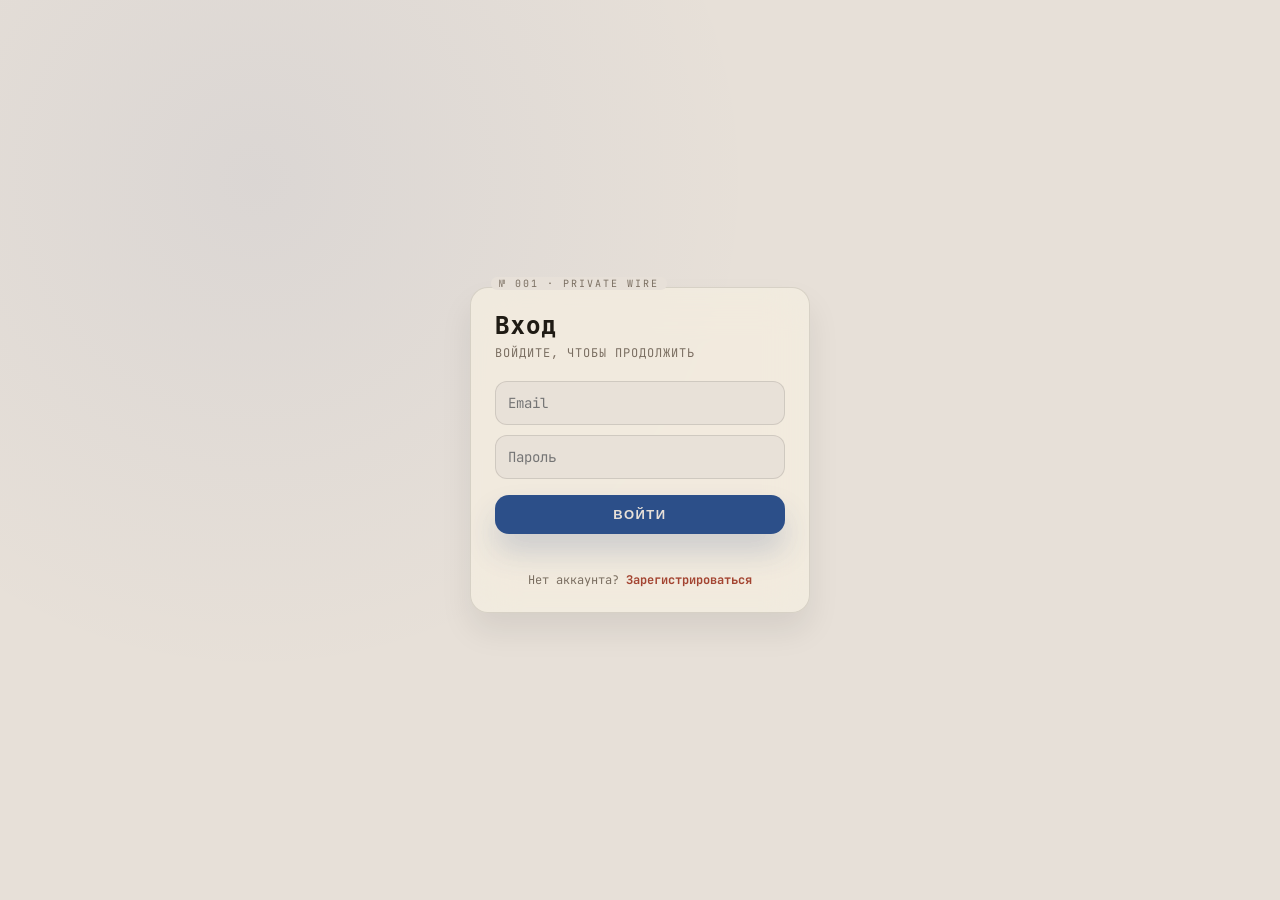
==== index.html @ 3bf0dd08 "Add files via upload" ====
<!DOCTYPE html>
<html lang="ru">
<head>
<meta charset="UTF-8">
<meta name="viewport" content="width=device-width, initial-scale=1.0, maximum-scale=1.0, user-scalable=no, viewport-fit=cover">
<title>Messenger Slygram</title>
<link rel="preconnect" href="https://fonts.googleapis.com">
<link href="https://fonts.googleapis.com/css2?family=Special+Elite&family=JetBrains+Mono:wght@400;500;700&display=swap" rel="stylesheet">
<link rel="stylesheet" href="css/css_style.css">
</head>
<body>

<div id="app">
  <!-- AUTH -->
  <div id="authScreen">
    <div class="authBox">
      <h1 id="authTitle">Вход</h1>
      <p id="authSubtitle">Войдите, чтобы продолжить</p>
      <input id="usernameInput" placeholder="Юзернейм (для регистрации)" style="display:none;">
      <input id="emailInput" placeholder="Email" type="email">
      <input id="passInput" placeholder="Пароль" type="password">
      <button id="authSubmitBtn">Войти</button>
      <div class="err" id="authErr"></div>
      <div class="switch" id="authSwitch">Нет аккаунта? <b>Зарегистрироваться</b></div>
    </div>
  </div>

  <!-- MAIN -->
  <div id="mainScreen">
    <div id="sidebar">
      <div id="me">
        <div class="meInfo">
          <div class="avatar" id="myAvatar">?</div>
          <div class="name" id="myName">...</div>
        </div>
        <button id="logoutBtn">Выйти</button>
      </div>
      <div id="storiesPanel">
        <div class="storiesHeader">
          <span>Истории</span>
          <button id="uploadStoryBtn" class="smallBtn">+</button>
        </div>
        <div id="storyList" class="storyList"></div>
      </div>
      <div id="addFriendBox">
        <input id="friendInput" placeholder="Юзернейм друга">
        <button id="addFriendBtn">Добавить</button>
      </div>
      <div id="createGroupBar" style="display:none;">
        <button id="openGroupModalBtn" style="width:100%;">+ Создать группу/канал</button>
      </div>
      <div id="searchBox">
        <input id="searchInput" placeholder="🔍 Поиск...">
      </div>
      <div class="tabs">
        <div class="tab active" data-tab="chats">Чаты</div>
        <div class="tab" data-tab="groups">Группы</div>
        <div class="tab" data-tab="requests">Заявки <span id="reqBadge"></span></div>
      </div>
      <div id="list"></div>
    </div>
    <div id="chatArea">
      <div id="noChatSelected">Выберите чат или канал слева</div>
    </div>
  </div>
</div>

<div id="lightbox">
  <span id="lightboxClose">&times;</span>
  <img id="lightboxImg" src="" alt="Увеличенное изображение">
</div>

<div class="modalOverlay" id="profileModal">
  <div class="modalBox profileModalBox">
    <div class="modalHeader">
      <div>
        <h2>Профиль</h2>
        <p class="modalSubtitle">Минималистичные настройки аккаунта</p>
      </div>
      <button class="iconBtn closeBtn" id="profileCloseBtn" aria-label="Закрыть">×</button>
    </div>

    <div class="profileTop">
      <div class="avatar" id="editAvatarPreview">?</div>
      <div class="profileMeta">
        <button id="uploadAvatarBtn" class="smallBtn">Сменить фото</button>
        <button id="removeAvatarBtn" class="smallBtn secondaryBtn">Удалить</button>
      </div>
    </div>

    <label>Юзернейм</label>
    <input id="editUsername" maxlength="20" placeholder="username">

    <label>Описание</label>
    <textarea id="editBio" maxlength="150" placeholder="Пара слов о себе..."></textarea>

    <label>Тема оформления</label>
    <select id="themeSelect">
      <option value="paper">📜 Бумага</option>
      <option value="dark">🌙 Ночная</option>
      <option value="matrix">🟢 Матрица</option>
      <option value="cyber">👾 Киберпанк</option>
      <option value="sunset">🌅 Закат</option>
      <option value="ocean">🌊 Океан</option>
      <option value="autumn">🍂 Осень</option>
    </select>

    <label>Цвет аватара</label>
    <div id="colorRow" class="colorPickerRow"></div>

    <label>Цвет рамки</label>
    <div id="borderColorRow" class="colorPickerRow"></div>

    <label>Избранный канал</label>
    <select id="editFeaturedChannel">
      <option value="">Нет</option>
    </select>

    <div class="modalErr" id="profileErr"></div>
    <div class="profileActions">
      <button class="secondaryBtn close" id="profileCancelBtn">Отмена</button>
      <button class="primaryBtn save" id="profileSaveBtn">Сохранить</button>
    </div>
  </div>
</div>

<!-- Модальное окно создания группы/канала -->
<div class="modalOverlay" id="groupModal">
  <div class="modalBox" style="max-width: 480px;">
    <h2 style="margin-top:0;">Создать группу или канал</h2>
    <label>Название</label>
    <input id="groupNameInput" maxlength="40" placeholder="Название" style="width:100%; padding:8px 10px; border:2px solid var(--ink); background:var(--paper); color:var(--ink); border-radius:10px; margin-bottom:10px;">
    <label>Тип</label>
    <select id="groupTypeSelect" style="width:100%; padding:8px 10px; border:2px solid var(--ink); background:var(--paper); color:var(--ink); border-radius:10px; margin-bottom:10px;">
      <option value="group">Группа</option>
      <option value="channel">Канал</option>
    </select>
    <label>Участники</label>
    <div id="groupMemberList" style="max-height:200px; overflow-y:auto; background:var(--paper); border:2px solid var(--ink); border-radius:12px; padding:10px; margin-bottom:10px;"></div>
    <div class="modalErr" id="groupErr" style="margin-bottom:10px;"></div>
    <div class="row2">
      <button class="close" id="groupCloseBtn">Отмена</button>
      <button class="save" id="groupCreateSaveBtn">Создать</button>
    </div>
  </div>
</div>

<!-- Модальное окно просмотра чужого/своего профиля -->
<div class="modalOverlay" id="userProfileModal">
  <div class="modalBox" style="text-align: center;">
    <div class="avatar" id="viewUserAvatar" style="width: 70px; height: 70px; font-size: 28px; margin: 0 auto 12px; display: flex; align-items: center; justify-content: center;">?</div>
    <h2 id="viewUsername" style="margin-bottom: 6px;">@username</h2>
    <div id="viewUserStatus" style="font-size: 11px; color: var(--muted); margin-bottom: 16px; text-transform: uppercase;">Офлайн</div>
    <div id="viewFeaturedChannel" style="display:none; justify-content: space-between; align-items: center; background: var(--wire); color: var(--paper); border: 1px solid rgba(255,255,255,.12); border-radius: 10px; padding: 10px 12px; font-size: 13px; margin-bottom: 12px; cursor: pointer;"></div>
    
    <label style="text-align: left; display: block; margin-bottom: 4px;">Описание</label>
    <div id="viewUserBio" style="background: var(--paper); border: 2px solid var(--ink); padding: 10px; font-size: 13px; text-align: left; min-height: 44px; word-break: break-word; margin-bottom: 12px;">—</div>

    <!-- Блок каналов пользователя -->
    <label style="text-align: left; display: block; margin-bottom: 4px;">Каналы пользователя</label>
    <div id="viewUserChannels" style="background: var(--paper); border: 2px solid var(--ink); padding: 8px; font-size: 13px; text-align: left; max-height: 100px; overflow-y: auto; margin-bottom: 16px;">
      <span style="color: var(--muted);">Нет каналов</span>
    </div>

    <div class="row2">
      <button class="close" id="userProfileCloseBtn" style="width: 100%;">Закрыть</button>
    </div>
  </div>
</div>

<div class="modalOverlay" id="groupInfoModal">
  <div class="modalBox" style="text-align: left;">
    <div style="display:flex; align-items:center; gap:12px; margin-bottom:14px;">
      <div class="avatar" id="giAvatar" style="width:56px; height:56px; font-size:22px; display:flex; align-items:center; justify-content:center; flex-shrink:0;"></div>
      <div style="min-width:0;">
        <h2 id="giName" style="margin:0; font-size:16px; word-break:break-word;"></h2>
        <div id="giType" style="font-size:11px; color:var(--muted); text-transform:uppercase; letter-spacing:1px;"></div>
      </div>
    </div>
    <label>Участники (<span id="giMemberCount">0</span>)</label>
    <div id="giMemberList" style="background:var(--paper); border:2px solid var(--ink); border-radius:10px; padding:8px; max-height:180px; overflow-y:auto; margin-bottom:10px;"></div>
    <div id="giAddMemberWrap" style="margin-bottom:10px; display:none;">
      <label>Добавить участника</label>
      <div id="giAddMemberList" style="background:var(--paper); border:2px solid var(--ink); border-radius:10px; padding:8px; max-height:140px; overflow-y:auto;"></div>
    </div>
    <div class="modalErr" id="giErr"></div>
    <div class="row2">
      <button class="close" id="giLeaveBtn">Покинуть</button>
      <button class="save" id="giCloseBtn">Закрыть</button>
    </div>
    <button id="giDeleteBtn" style="width:100%; margin-top:8px; padding:10px; border:2px solid var(--ink); background:var(--stamp); color:var(--paper); font-weight:700; cursor:pointer; border-radius:10px; display:none; box-shadow:3px 3px 0 var(--ink);">Удалить безвозвратно</button>
  </div>
</div>

<div class="modalOverlay" id="storyViewerModal">
  <div class="modalBox" style="max-width: 460px; text-align: center;">
    <div id="storyViewerOwner" style="margin-bottom:10px; font-weight:700;"></div>
    <div id="storyViewerStage" style="position:relative; width:100%; height:360px; margin-bottom:12px;">
      <div class="storyProgressRow" id="storyProgressRow" style="position:absolute; top:10px; left:10px; right:10px; z-index:3;"></div>
      <div id="storyViewerImg" style="width:100%; height:100%; background:#000; background-size:contain; background-position:center; background-repeat:no-repeat; border-radius:16px;"></div>
      <div class="storyTapZones">
        <div id="storyPrevZone"></div>
        <div id="storyNextZone"></div>
      </div>
    </div>
    <div id="storyViewerMeta" style="font-size:13px; color:var(--muted); margin-bottom:12px;"></div>
    <div class="row2" style="justify-content:center; gap:10px;">
      <button class="close" id="storyViewerCloseBtn">Закрыть</button>
      <button class="save" id="storyLikeBtn">❤</button>
      <button class="save" id="storyReplyBtn">Ответить</button>
    </div>
  </div>
</div>

<input type="file" id="imgFileInput" accept="image/*" style="display:none;">
<input type="file" id="stickerFileInput" accept="image/*" style="display:none;">
<input type="file" id="avatarFileInput" accept="image/*" style="display:none;">
<input type="file" id="storyFileInput" accept="image/*" style="display:none;">

<!-- Библиотеки Firebase -->
<script src="https://www.gstatic.com/firebasejs/10.12.2/firebase-app-compat.js"></script>
<script src="https://www.gstatic.com/firebasejs/10.12.2/firebase-auth-compat.js"></script>
<script src="https://www.gstatic.com/firebasejs/10.12.2/firebase-firestore-compat.js"></script>

<!-- SVG-эмодзи -->
<script src="https://cdn.jsdelivr.net/npm/twemoji@14.0.2/dist/twemoji.min.js" crossorigin="anonymous"></script>

<!-- Модули скриптов -->
<script src="js/firebaseConfig.js" defer></script>
<script src="js/authAndProfile.js" defer></script>
<script src="js/chatLogic.js" defer></script>
</body>
</html>
---- css/css_style.css ----
:root {
    --paper: #E7E0D8;
    --paper2: #D9CFC0;
    --surface: #F3EDE1;
    --surface-alt: #EDE4D7;
    --surface-border: rgba(28,26,22,.12);
    --ink: #1F1B14;
    --wire: #2C4F89;
    --stamp: #A34431;
    --muted: #7A6E61;
    --shadow: rgba(0,0,0,.08);
    --msg-me: #2E4D8C;
    --msg-me-text: #F1E8DA;
    --me-bg: #2F3E58;
    --me-text: #F1E7DC;
    --spring: cubic-bezier(.34, 1.56, .64, 1);
    --glide: cubic-bezier(.22, 1, .36, 1);
  }

  body.theme-dark {
    --paper: #161821;
    --paper2: #1F2530;
    --surface: #212838;
    --surface-alt: #19212E;
    --surface-border: rgba(255,255,255,.08);
    --ink: #E7EBF0;
    --wire: #5D7CEB;
    --stamp: #F15C63;
    --muted: #8B92A0;
    --msg-me: #3B5B9F;
    --msg-me-text: #F5F9FF;
    --me-bg: #1A202C;
    --me-text: #E7EBF0;
  }
  body.theme-matrix {
    --paper: #081012;
    --paper2: #111B25;
    --surface: #121B2A;
    --surface-alt: #0E1521;
    --surface-border: rgba(0,255,102,.12);
    --ink: #8BFFAA;
    --wire: #00AB59;
    --stamp: #8BFFAA;
    --muted: #59A46D;
    --msg-me: #0B421C;
    --msg-me-text: #C4FFD0;
    --me-bg: #101823;
    --me-text: #9CFFB4;
  }
  body.theme-cyber {
    --paper: #291038;
    --paper2: #38114C;
    --surface: #32154E;
    --surface-alt: #2D1147;
    --surface-border: rgba(0,240,255,.12);
    --ink: #99F4FF;
    --wire: #FF3AA3;
    --stamp: #FFE568;
    --muted: #B67CD1;
    --msg-me: #FF247A;
    --msg-me-text: #FFFFFF;
    --me-bg: #35114C;
    --me-text: #99F4FF;
  }
  body.theme-sunset {
    --paper: #331D2E;
    --paper2: #412541;
    --surface: #452A4C;
    --surface-alt: #3A2342;
    --surface-border: rgba(255,179,186,.14);
    --ink: #FFCDC5;
    --wire: #FF7B85;
    --stamp: #FFAB6A;
    --muted: #B68DA6;
    --msg-me: #864164;
    --msg-me-text: #FFD7D0;
    --me-bg: #3C2342;
    --me-text: #FFCFCA;
  }
  body.theme-ocean {
    --paper: #0D232F;
    --paper2: #154052;
    --surface: #16405B;
    --surface-alt: #11394F;
    --surface-border: rgba(207,239,239,.14);
    --ink: #D4F3F6;
    --wire: #43C7DE;
    --stamp: #FF9574;
    --muted: #82B8C2;
    --msg-me: #0E727D;
    --msg-me-text: #E8FBFB;
    --me-bg: #11384E;
    --me-text: #D4F3F6;
  }
  body.theme-autumn {
    --paper: #2D1B11;
    --paper2: #432D20;
    --surface: #3E2B1F;
    --surface-alt: #332215;
    --surface-border: rgba(244,220,197,.14);
    --ink: #F0D8C0;
    --wire: #C67B42;
    --stamp: #D99C5B;
    --muted: #B8906F;
    --msg-me: #BB5B2A;
    --msg-me-text: #FEE9D7;
    --me-bg: #3E2B1D;
    --me-text: #F1D9C3;
  }

  * { box-sizing: border-box; touch-action: manipulation; }
  button, input, select, textarea {
    transition: background .18s ease, color .18s ease, border-color .18s ease, box-shadow .2s var(--glide), transform .18s var(--spring), opacity .18s ease;
    outline: none;
  }
  button:focus-visible, input:focus-visible, select:focus-visible, textarea:focus-visible {
    outline: none;
    box-shadow: 0 0 0 3px rgba(92,143,229,.28);
  }
  body {
    margin: 0; font-family: 'JetBrains Mono', monospace;
    background: var(--paper);
    background-image: repeating-linear-gradient(0deg, rgba(0,0,0,.025) 0px, rgba(0,0,0,.025) 1px, transparent 1px, transparent 3px);
    color: var(--ink); height: 100vh; height: 100dvh; overflow: hidden;
    user-select: none;
  }
  body.theme-dark, body.theme-matrix, body.theme-cyber, body.theme-sunset, body.theme-ocean, body.theme-autumn {
    background: var(--paper);
  }
  h1, .tab { font-family: 'Special Elite', monospace; }
  #app { display: flex; height: 100vh; height: 100dvh; width: 100vw; overflow: hidden; background: var(--paper); }

  /* ---------- Auth ---------- */
  #authScreen {
    width: 100%; display: flex; align-items: center; justify-content: center;
    background: radial-gradient(circle at 20% 20%, rgba(27,58,140,.06), transparent 40%), var(--paper);
  }
  .authBox {
    background: var(--surface); padding: 24px; width: 340px; max-width: 90vw;
    border: 1px solid var(--surface-border); box-shadow: 0 18px 32px rgba(0,0,0,.08); position: relative;
    border-radius: 18px;
    background: color-mix(in srgb, var(--surface) 82%, transparent);
    backdrop-filter: blur(22px) saturate(170%);
    -webkit-backdrop-filter: blur(22px) saturate(170%);
    animation: modalPop .4s var(--spring) both;
  }
  .authBox::before {
    content: "№ 001 · PRIVATE WIRE"; position: absolute; top: -11px; left: 20px;
    background: var(--paper); padding: 0 8px; font-size: 10px; letter-spacing: 2px; color: var(--muted);
    border-radius: 6px;
  }
  .authBox h1 { margin: 0 0 4px; font-size: 24px; letter-spacing: 1px; }
  .authBox p { color: var(--muted); font-size: 12px; margin: 0 0 20px; text-transform: uppercase; letter-spacing: 1px; }
  .authBox input {
    width: 100%; padding: 12px; margin-bottom: 10px; border: 1px solid var(--surface-border);
    background: color-mix(in srgb, var(--paper) 88%, transparent); color: var(--ink); font-size: 14px; font-family: 'JetBrains Mono', monospace;
    border-radius: 12px;
  }
  .authBox input:focus { outline: 3px solid var(--wire); outline-offset: 1px; }
  .authBox button {
    width: 100%; padding: 12px; border: none; background: var(--wire);
    color: var(--paper); font-size: 13px; font-weight: 700; letter-spacing: 1.5px;
    text-transform: uppercase; cursor: pointer; margin-top: 6px;
    box-shadow: 0 18px 30px rgba(36,64,125,.18); transition: transform .18s var(--spring), box-shadow .18s ease;
    border-radius: 14px;
  }
  .authBox button:hover { transform: translateY(-1px); }
  .authBox button:active { transform: translateY(1px) scale(.98); box-shadow: 0 10px 18px rgba(36,64,125,.22); }
  .authBox .switch { color: var(--muted); font-size: 12px; text-align: center; margin-top: 16px; cursor: pointer; }
  .authBox .switch b { color: var(--stamp); }
  .err { color: var(--stamp); font-size: 12px; margin-top: 6px; min-height: 16px; font-weight: 700; word-break: break-word; }

  /* ---------- Layout ---------- */
  #mainScreen { display: none; width: 100%; height: 100%; overflow: hidden; }
  #sidebar { width: 320px; min-width: 320px; max-width: 100%; background: var(--surface); border-right: 1px solid var(--surface-border); display: flex; flex-direction: column; }

  #me { padding: 16px 16px 14px; display: flex; align-items: center; justify-content: space-between; gap: 14px; background: color-mix(in srgb, var(--surface-alt) 92%, transparent); border-bottom: 1px solid var(--surface-border); cursor: pointer; transition: background .15s ease; }
  #me:active { background: var(--surface-alt); }
  #me .meInfo { display: flex; align-items: center; gap: 12px; min-width: 0; }
  #me .avatar { width: 48px; height: 48px; font-size: 17px; flex-shrink: 0; border-radius: 14px; border: 1px solid var(--surface-border); transition: transform .2s var(--spring); }
  #me:active .avatar { transform: scale(.94); }
  #me .name { font-weight: 700; font-family: 'Special Elite', monospace; color: var(--ink); letter-spacing: 0.5px; flex: 1; min-width: 0; overflow: hidden; text-overflow: ellipsis; white-space: nowrap; }
  #logoutBtn { background: var(--surface); border: 1px solid var(--surface-border); color: var(--ink); cursor: pointer; font-size: 12px; padding: 10px 12px; border-radius: 14px; letter-spacing: .4px; font-weight: 700; flex-shrink: 0; box-shadow: 0 8px 16px rgba(0,0,0,.05); }
  #logoutBtn:active { transform: scale(.94); }

  .tabs { display: flex; gap: 8px; padding: 12px 16px 10px; background: color-mix(in srgb, var(--surface-alt) 94%, transparent); border-bottom: 1px solid var(--surface-border); }
  .tab { flex: 1; text-align: center; padding: 10px 0; font-size: 12px; color: var(--muted); cursor: pointer; text-transform: uppercase; letter-spacing: .8px; border-radius: 16px; border: 1px solid transparent; transition: color .2s ease, background .25s var(--spring), border-color .2s ease, transform .2s var(--spring); }
  .tab.active { color: var(--ink); background: var(--surface); border-color: var(--surface-border); box-shadow: 0 10px 20px rgba(0,0,0,.04); transform: scale(1.03); }
  .tab:active { transform: scale(.95); }

  #searchBox, #addFriendBox, #createGroupBar { padding: 12px 16px; display: flex; gap: 10px; align-items: center; }
  #searchBox { border-bottom: 1px solid var(--surface-border); }
  #searchBox input, #addFriendBox input { flex: 1; min-width: 0; padding: 12px 14px; border: 1px solid var(--surface-border); background: var(--surface); color: var(--ink); font-size: 13px; font-family: 'JetBrains Mono', monospace; border-radius: 14px; }
  #addFriendBox button, #createGroupBtn, #openGroupModalBtn {
    padding: 12px 14px; border: none; background: var(--wire); color: var(--paper);
    cursor: pointer; font-size: 12px; font-weight: 700; text-transform: uppercase;
    flex-shrink: 0; white-space: nowrap; border-radius: 16px;
    box-shadow: 0 16px 34px rgba(36,64,125,.16);
  }
  #addFriendBox button:hover, #openGroupModalBtn:hover { transform: translateY(-1px); background: color-mix(in srgb, var(--wire) 90%, var(--surface)); }
  #addFriendBox button:active, #openGroupModalBtn:active { transform: translateY(1px) scale(.97); box-shadow: 0 10px 20px rgba(36,64,125,.18); }

  #list { flex: 1; overflow-y: auto; padding: 8px 0 12px; }
  .row { padding: 14px 16px; display: flex; align-items: center; gap: 14px; cursor: pointer; border-bottom: 1px solid transparent; background: var(--surface-alt); margin: 0 12px 8px; border-radius: 18px; box-shadow: 0 10px 20px rgba(0,0,0,.04); transition: transform .18s var(--spring), box-shadow .2s ease, background .2s ease; }
  .row:hover { transform: translateY(-1px); box-shadow: 0 14px 24px rgba(0,0,0,.08); }
  .row:active { transform: scale(.98); }
  .row.active { border-color: var(--surface-border); box-shadow: 0 16px 28px rgba(0,0,0,.1); background: var(--surface); }

  .avatar {
    width: 48px; height: 48px; background: var(--wire); color: var(--paper);
    border: 2px solid var(--surface-border); display: flex; align-items: center; justify-content: center;
    font-weight: 700; font-size: 17px; flex-shrink: 0; font-family: 'Special Elite', monospace;
    background-size: cover; background-position: center; border-radius: 14px; position: relative;
  }
  .onlineStatus { width: 11px; height: 11px; background: #2ecc71; border: 2px solid var(--surface-alt); border-radius: 50%; position: absolute; bottom: -2px; right: -2px; box-shadow: 0 0 0 2px rgba(46,204,113,.25); }

  .rowInfo { flex: 1; min-width: 0; }
  .rowInfo .n { font-size: 14px; font-weight: 700; overflow: hidden; text-overflow: ellipsis; white-space: nowrap; }
  .rowInfo .s { font-size: 11px; color: var(--muted); white-space: nowrap; overflow: hidden; text-overflow: ellipsis; text-transform: uppercase; letter-spacing: .5px; }
  .reqBtns { display: flex; gap: 4px; flex-shrink: 0; }
  .reqBtns button {
    border: none; padding: 6px 10px; font-size: 12px; cursor: pointer; font-weight: 700;
    border-radius: 12px; box-shadow: inset 0 0 0 1px rgba(28,26,22,.08);
    transition: transform .16s var(--spring), box-shadow .16s ease, background .18s ease;
  }
  .reqBtns button:hover { transform: translateY(-1px); }
  .reqBtns button:active { transform: scale(.92); }
  .accept { background: var(--wire); color: var(--paper); }
  .decline { background: var(--surface); color: var(--ink); }
  .empty { padding: 20px; color: var(--muted); font-size: 12px; text-align: center; text-transform: uppercase; letter-spacing: 1px; }

  /* ---------- Stories ---------- */
  #storiesPanel {
    margin: 14px 16px 12px; padding: 14px 14px 12px;
    background: color-mix(in srgb, var(--surface-alt) 90%, transparent);
    backdrop-filter: blur(14px) saturate(160%);
    -webkit-backdrop-filter: blur(14px) saturate(160%);
    border: 1px solid var(--surface-border); border-radius: 28px;
    box-shadow: 0 18px 34px rgba(0,0,0,.06);
  }
  .storiesHeader { display: flex; justify-content: space-between; align-items: center; gap: 12px; margin-bottom: 14px; }
  .storiesHeader span { font-size: 13px; font-weight: 700; letter-spacing: .02em; color: var(--ink); }
  .storyList { display: flex; gap: 12px; overflow-x: auto; padding-bottom: 4px; padding-left: 2px; }
  .storyBubble { width: 80px; min-width: 80px; display: flex; flex-direction: column; align-items: center; gap: 6px; cursor: pointer; }
  .storyBubbleFrame {
    width: 76px; height: 76px; border-radius: 22px; padding: 3px;
    background: var(--surface-border);
    transition: transform .2s var(--spring);
  }
  .storyBubbleFrame.unseen {
    background: linear-gradient(135deg, var(--wire), var(--stamp));
  }
  .storyBubble.ownStory .storyBubbleFrame { background: linear-gradient(135deg, var(--wire), var(--stamp)); }
  .storyBubbleImg {
    width: 100%; height: 100%; border-radius: 19px; background: var(--surface);
    background-size: cover; background-position: center; background-repeat: no-repeat;
  }
  .storyLabel { width: 100%; font-size: 10px; color: var(--muted); text-align: center; white-space: nowrap; overflow: hidden; text-overflow: ellipsis; }
  .storyBubble.ownStory .storyLabel { color: var(--ink); font-weight: 700; }
  .storyBubble:active .storyBubbleFrame { transform: scale(.9); }
  .storyEmpty { font-size: 12px; color: var(--muted); padding: 12px 8px; border-radius: 14px; background: var(--surface); }

  .storyProgressRow { display: flex; gap: 4px; margin-bottom: 10px; }
  .storyProgressSeg { flex: 1; height: 3px; border-radius: 2px; background: rgba(255,255,255,.25); overflow: hidden; }
  .storyProgressSeg .fill { height: 100%; width: 0%; background: #fff; border-radius: 2px; }
  .storyProgressSeg.done .fill { width: 100%; transition: none; }
  .storyProgressSeg.active .fill { transition: width linear; }
  .storyTapZones { position: absolute; inset: 0; display: flex; z-index: 2; }
  .storyTapZones div { flex: 1; }

  /* ---------- Chat ---------- */
  #chatArea { flex: 1; min-width: 0; display: flex; flex-direction: column; background: radial-gradient(circle at top right, rgba(27, 58, 140, .10), transparent 25%), linear-gradient(180deg, var(--paper) 0%, var(--paper2) 100%); position: relative; }
  #chatTopBar { position: absolute; top: 0; left: 0; right: 0; z-index: 15; display: flex; flex-direction: column; }
  #chatHeader {
    padding: 12px 16px; border-bottom: 1px solid var(--surface-border); font-weight: 700; display: flex; align-items: center; justify-content: space-between;
    background: var(--surface-alt);
    background: color-mix(in srgb, var(--surface-alt) 58%, transparent);
    backdrop-filter: blur(20px) saturate(180%);
    -webkit-backdrop-filter: blur(20px) saturate(180%);
    letter-spacing: .5px; gap: 10px; position: relative; z-index: 5;
    border-radius: 0 0 18px 18px;
  }
  .hdrMain { display: flex; align-items: center; gap: 10px; min-width: 0; flex: 1; }
  #chatHeader .sub { font-size: 11px; color: var(--stamp); text-transform: uppercase; letter-spacing: 1px; font-weight: 700; min-height: 14px; display: flex; align-items: center; gap: 4px; }
  #chatHeader .hdrText { display: flex; flex-direction: column; min-width: 0; overflow: hidden; }
  #chatHeader .hdrText > div:first-child { overflow: hidden; text-overflow: ellipsis; white-space: nowrap; }
  #searchMsgToggleBtn { border: 1px solid var(--surface-border); background: var(--surface); cursor: pointer; padding: 6px 10px; border-radius: 12px; transition: transform .16s var(--spring); }
  #searchMsgToggleBtn:active { transform: scale(.9); }

  #chatSearchPanel {
    display: none; padding: 10px 14px;
    background: var(--surface-alt);
    background: color-mix(in srgb, var(--surface-alt) 60%, transparent);
    backdrop-filter: blur(18px) saturate(170%);
    -webkit-backdrop-filter: blur(18px) saturate(170%);
    border-bottom: 1px solid var(--surface-border); gap: 10px;
  }
  #chatSearchPanel.show { display: flex; animation: slideDown .22s var(--glide) both; }
  #chatSearchPanel input { flex: 1; min-width: 0; padding: 10px 12px; border: 1px solid var(--surface-border); background: var(--surface); color: var(--ink); font-family: 'JetBrains Mono', monospace; font-size: 13px; border-radius: 14px; box-shadow: inset 0 0 0 1px rgba(28,26,22,.04); }
  #chatSearchPanel button { border: none; background: var(--surface); cursor: pointer; padding: 6px 10px; flex-shrink: 0; border-radius: 14px; box-shadow: inset 0 0 0 1px rgba(28,26,22,.06); }

  #pinnedBar {
    padding: 10px 14px;
    background: var(--surface-alt);
    background: color-mix(in srgb, var(--surface-alt) 60%, transparent);
    backdrop-filter: blur(18px) saturate(170%);
    -webkit-backdrop-filter: blur(18px) saturate(170%);
    border-bottom: 1px solid var(--surface-border); font-size: 12px; display: none; justify-content: space-between; align-items: center; cursor: pointer; gap: 10px;
    border-radius: 0 0 18px 18px;
  }
  #pinnedBar.show { display: flex; animation: slideDown .22s var(--glide) both; }
  #pinnedBar .pinText { white-space: nowrap; overflow: hidden; text-overflow: ellipsis; flex: 1; min-width: 0; }
  #pinnedBar button { border: none; background: var(--surface); cursor: pointer; font-size: 10px; padding: 5px 10px; flex-shrink: 0; border-radius: 12px; box-shadow: inset 0 0 0 1px rgba(28,26,22,.06); }

  @keyframes slideDown { 0% { opacity: 0; transform: translateY(-8px); } 100% { opacity: 1; transform: translateY(0); } }

  #noChatSelected { flex: 1; display: flex; align-items: center; justify-content: center; color: var(--muted); font-size: 13px; text-transform: uppercase; letter-spacing: 2px; text-align: center; padding: 20px; }
  #messages { flex: 1; overflow-y: auto; padding: 26px 18px 18px; padding-top: 100px; display: flex; flex-direction: column; gap: 12px; scroll-behavior: smooth; position: relative; }

  #scrollDownBtn {
    position: absolute; right: 22px; bottom: 20px; width: 44px; height: 44px; border-radius: 50%;
    border: 1px solid var(--surface-border); background: var(--surface);
    background: color-mix(in srgb, var(--surface) 85%, transparent);
    backdrop-filter: blur(14px) saturate(160%);
    -webkit-backdrop-filter: blur(14px) saturate(160%);
    box-shadow: 0 10px 30px rgba(0,0,0,.08); cursor: pointer; display: none; align-items: center; justify-content: center;
    font-size: 18px; color: var(--ink); z-index: 8;
    animation: msgIn .28s var(--glide) both;
  }
  #scrollDownBtn.show { display: flex; }
  #scrollDownBtn:active { transform: translateY(2px) scale(.92); box-shadow: 0 8px 22px rgba(0,0,0,.08); }
  #scrollDownBtn .unreadDot {
    position: absolute; top: -6px; right: -6px; min-width: 18px; height: 18px; padding: 0 4px; border-radius: 10px;
    background: var(--stamp); color: var(--paper); font-size: 10px; font-weight: 700; display: none;
    align-items: center; justify-content: center; border: 1px solid var(--surface-border);
    animation: modalPop .3s var(--spring) both;
  }
  #scrollDownBtn .unreadDot.show { display: flex; }

  .msgWrap { display: flex; flex-direction: column; max-width: 76%; }
  .msgWrap.me { align-self: flex-end; align-items: flex-end; transform-origin: bottom right; }
  .msgWrap.other { align-self: flex-start; align-items: flex-start; transform-origin: bottom left; }
  .msgWrap.msgEnter { animation: msgIn .38s var(--spring) both; }
  .msg { touch-action: pan-y; }
  @keyframes msgIn {
    0%   { opacity: 0; transform: translateY(20px) scale(.88); }
    100% { opacity: 1; transform: translateY(0) scale(1); }
  }
  .msg {
    padding: 14px 16px; font-size: 14px; line-height: 1.6; word-break: break-word;
    background: var(--surface); border: 1px solid var(--surface-border); position: relative; cursor: pointer;
    max-width: 100%; user-select: text; border-radius: 24px; box-shadow: 0 14px 28px rgba(0,0,0,.06);
    transition: transform .18s var(--spring), box-shadow .2s ease;
  }
  .msg:hover { transform: translateY(-2px); box-shadow: 0 18px 34px rgba(0,0,0,.08); }
  .msg:active { transform: scale(.985); }
  .msg.highlight { border-color: var(--stamp) !important; box-shadow: 0 0 24px rgba(178,58,46,.24); }
  .msg.me { background: var(--msg-me); color: var(--msg-me-text); box-shadow: 0 16px 30px rgba(27,58,140,.18); border-radius: 24px 24px 6px 24px; }
  .msg.other { background: var(--surface-alt); color: var(--ink); box-shadow: 0 14px 26px rgba(28,26,22,.1); border-radius: 24px 24px 24px 6px; }
  .msg img { max-width: 100%; max-height: 240px; display: block; border: 1px solid var(--surface-border); margin-bottom: 8px; border-radius: 16px; cursor: zoom-in; object-fit: contain; }
  .msg audio { max-width: 100%; margin-bottom: 8px; }
  .msg .t { font-size: 11px; opacity: .7; margin-top: 8px; display: flex; justify-content: flex-end; align-items: center; gap: 4px; text-transform: uppercase; letter-spacing: .8px; }
  .msg .ticks { font-weight: bold; font-size: 11px; }
  .chatEmpty { padding: 18px 16px; margin: 0 auto; max-width: 420px; text-align: center; border: 1px dashed var(--surface-border); border-radius: 18px; background: var(--surface-alt); color: var(--muted); font-size: 13px; }

  .msgActions {
    display: none; position: absolute; top: -18px; right: 10px; align-items: center;
    background: var(--surface);
    background: color-mix(in srgb, var(--surface) 85%, transparent);
    backdrop-filter: blur(14px) saturate(170%);
    -webkit-backdrop-filter: blur(14px) saturate(170%);
    border: 1px solid var(--surface-border);
    gap: 3px; z-index: 10; padding: 5px;
    box-shadow: 0 10px 26px rgba(0,0,0,.14);
    border-radius: 14px;
  }
  .msg:hover .msgActions, .msg:active .msgActions { display: flex; animation: modalPop .2s var(--spring) both; }
  .msgActions button {
    background: transparent; border: none; color: var(--ink); font-size: 13px; cursor: pointer;
    padding: 5px 7px; border-radius: 10px; min-width: 30px; min-height: 28px;
    display: inline-flex; align-items: center; justify-content: center; transition: background .15s ease, transform .15s var(--spring);
  }
  .msgActions button:hover { background: rgba(0,0,0,.08); }
  .msgActions button:active { transform: scale(.85); }

  .twemoji { height: 1.15em; width: 1.15em; vertical-align: -0.2em; margin: 0 1px; }

  .heartBurst {
    position: absolute; left: 50%; top: 50%; transform: translate(-50%, -50%) scale(0);
    width: 46px; height: 46px; pointer-events: none; z-index: 20;
    animation: heartPop .7s cubic-bezier(.17,.89,.32,1.49) forwards;
  }
  .heartBurst .twemoji { width: 100%; height: 100%; }
  @keyframes heartPop {
    0%   { transform: translate(-50%, -50%) scale(0); opacity: 0; }
    30%  { transform: translate(-50%, -65%) scale(1.15); opacity: 1; }
    100% { transform: translate(-50%, -95%) scale(1.5); opacity: 0; }
  }

  .replyQuote { background: rgba(0,0,0,0.12); border-left: 3px solid var(--stamp); padding: 4px 6px; margin-bottom: 6px; font-size: 11px; border-radius: 6px; word-break: break-word; }

  .reactions { display: flex; gap: 4px; flex-wrap: wrap; margin-top: 4px; }
  .reactionPill { background: var(--surface); border: 1px solid var(--surface-border); border-radius: 10px; padding: 2px 7px; font-size: 11px; cursor: pointer; color: var(--ink); transition: transform .16s var(--spring); display: inline-flex; align-items: center; gap: 2px; box-shadow: 0 4px 10px rgba(0,0,0,.06); }
  .reactionPill:active { transform: scale(.85); }
  .reactionPill.mine { background: var(--wire); color: var(--paper); border-color: transparent; }

  .emojiBar {
    display: none; gap: 6px;
    background: var(--surface);
    background: color-mix(in srgb, var(--surface) 85%, transparent);
    backdrop-filter: blur(14px) saturate(170%);
    -webkit-backdrop-filter: blur(14px) saturate(170%);
    border: 1px solid var(--surface-border); padding: 7px 11px; box-shadow: 0 14px 28px rgba(0,0,0,.1); margin-top: 4px;
    border-radius: 16px;
  }
  .emojiBar.show { display: flex; animation: modalPop .24s var(--spring) both; }
  .emojiBar span { cursor: pointer; font-size: 17px; transition: transform 0.18s var(--spring); }
  .emojiBar span:hover { transform: scale(1.25) translateY(-2px); }
  .emojiBar span:active { transform: scale(.85); }

  /* ---------- Выдвижные панели над инпутом (стикеры/эмодзи/подарки) ---------- */
  .chatStickerPickerWrapper, .chatEmojiPickerWrapper, .chatGiftWrapper { position: relative; display: inline-block; }
  .chatStickerPickerWrapper { margin-right: 4px; }

  #chatEmojiPickerPanel, .chatStickerPickerPanel, .giftPickerPanel {
    position: absolute; bottom: calc(100% + 10px); left: 0;
    background: var(--surface);
    background: color-mix(in srgb, var(--surface) 82%, transparent);
    backdrop-filter: blur(22px) saturate(180%);
    -webkit-backdrop-filter: blur(22px) saturate(180%);
    border: 1px solid var(--surface-border);
    box-shadow: 0 20px 44px rgba(0,0,0,.18);
    padding: 10px; border-radius: 18px; z-index: 30;
    transform-origin: bottom left;
    transform: scale(.4) translateY(16px);
    opacity: 0; pointer-events: none;
    transition: transform .3s var(--spring), opacity .22s ease;
  }
  #chatEmojiPickerPanel { display: grid; grid-template-columns: repeat(6, 1fr); gap: 6px; }
  #chatEmojiPickerPanel.show, .chatStickerPickerPanel.show, .giftPickerPanel.show {
    transform: scale(1) translateY(0); opacity: 1; pointer-events: auto;
  }
  #chatEmojiPickerPanel span {
    font-size: 19px; cursor: pointer; text-align: center; padding: 5px; border-radius: 10px;
    transition: transform .16s var(--spring), background .15s ease;
  }
  #chatEmojiPickerPanel span:hover { transform: scale(1.25); background: var(--surface-alt); }
  #chatEmojiPickerPanel span:active { transform: scale(.85); }

  .chatStickerPickerPanel { width: 320px; display: grid; gap: 10px; }
  .stickerPanelHeader { display: flex; align-items: center; gap: 8px; font-size: 13px; font-weight: 700; }
  .smallBtn {
    width: 28px; height: 28px; border: none; background: var(--surface); color: var(--ink);
    border-radius: 12px; cursor: pointer; font-size: 16px; display: inline-flex;
    align-items: center; justify-content: center; box-shadow: 0 10px 20px rgba(0,0,0,.08);
    transition: transform .16s var(--spring);
  }
  .smallBtn:hover { transform: translateY(-1px); background: color-mix(in srgb, var(--surface) 95%, transparent); }
  .smallBtn:active { transform: scale(.88); }
  .stickerGrid { display: grid; grid-template-columns: repeat(4, minmax(0, 1fr)); gap: 8px; max-height: 200px; overflow-y: auto; }
  .stickerGrid img {
    width: 100%; aspect-ratio: 1 / 1; object-fit: cover; border-radius: 12px;
    border: 1px solid var(--surface-border); cursor: pointer;
    transition: transform .16s var(--spring), box-shadow .16s ease;
  }
  .stickerGrid img:hover { transform: scale(1.06); box-shadow: 0 0 0 2px var(--stamp); }
  .stickerGrid img:active { transform: scale(.92); }
  .stickerPanelEmpty { display: none; padding: 18px 12px; border: 1px dashed var(--surface-border); border-radius: 14px; color: var(--muted); }

  .giftPickerPanel { width: 200px; display: grid; grid-template-columns: repeat(3, 1fr); gap: 8px; }
  .giftOption {
    background: var(--surface); border: 1px solid var(--surface-border); border-radius: 14px;
    padding: 10px 6px; text-align: center; cursor: pointer; font-size: 18px; line-height: 1.1;
    transition: transform .18s var(--spring), background .18s ease, box-shadow .18s ease;
    box-shadow: 0 14px 28px rgba(0,0,0,.08);
  }
  .giftOption:hover { transform: translateY(-2px); background: var(--wire); color: var(--paper); box-shadow: 0 18px 34px rgba(0,0,0,.12); }
  .giftOption:active { transform: scale(.9); }
  .giftCard {
    margin-top: 6px; padding: 10px 12px; border-radius: 16px; border: 1px solid var(--surface-border);
    background: color-mix(in srgb, var(--paper) 90%, transparent); display: flex; align-items: center; gap: 10px;
    width: fit-content; max-width: 100%; box-shadow: 0 14px 28px rgba(0,0,0,.08);
    animation: modalPop .3s var(--spring) both;
  }
  .giftEmoji { width: 36px; height: 36px; display: flex; align-items: center; justify-content: center; border-radius: 12px; background: var(--wire); color: var(--paper); font-size: 18px; }
  .giftTitle { font-size: 12px; font-weight: 700; color: var(--ink); white-space: nowrap; overflow: hidden; text-overflow: ellipsis; }

  .msg img.chatSticker { max-width: 160px; border-radius: 14px; background: transparent; box-shadow: none; }

  #replyBar {
    display: none; padding: 8px 14px;
    background: var(--surface-alt);
    background: color-mix(in srgb, var(--surface-alt) 65%, transparent);
    backdrop-filter: blur(16px) saturate(170%);
    -webkit-backdrop-filter: blur(16px) saturate(170%);
    border-top: 1px solid var(--surface-border); justify-content: space-between; align-items: center; font-size: 12px; gap: 8px;
  }
  #replyBar.show { display: flex; animation: slideDown .2s var(--glide) both; }
  #replyTextPreview { overflow: hidden; text-overflow: ellipsis; white-space: nowrap; flex: 1; }

  #inputBar {
    padding: 10px 12px; border-top: 1px solid var(--surface-border); display: flex; gap: 6px;
    background: var(--surface-alt);
    background: color-mix(in srgb, var(--surface-alt) 65%, transparent);
    backdrop-filter: blur(20px) saturate(180%);
    -webkit-backdrop-filter: blur(20px) saturate(180%);
    align-items: center; border-radius: 18px 18px 0 0;
  }
  #inputBar input[type=text] { flex: 1; min-width: 0; padding: 12px 14px; border: 1px solid var(--surface-border); background: var(--surface); color: var(--ink); font-size: 13px; font-family: 'JetBrains Mono', monospace; border-radius: 22px; box-shadow: inset 0 0 0 1px rgba(28,26,22,.05); }
  #inputBar button { padding: 0 14px; height: 40px; border: none; background: var(--stamp); color: var(--paper); font-weight: 700; cursor: pointer; box-shadow: 0 16px 28px rgba(163,68,49,.18); flex-shrink: 0; border-radius: 14px; transition: transform .18s var(--spring), box-shadow .16s ease, background .2s ease, color .2s ease; }
  #inputBar button:active { transform: scale(.9); box-shadow: 0 10px 18px rgba(163,68,49,.22); }
  #inputBar button:hover { background: color-mix(in srgb, var(--stamp) 95%, var(--surface)); }
  #inputBar .iconBtn { background: var(--surface); color: var(--ink); padding: 0 10px; font-size: 15px; border-radius: 12px; transition: transform .18s var(--spring), background .2s ease, color .2s ease; }
  #inputBar .iconBtn:hover { transform: translateY(-1px); background: color-mix(in srgb, var(--surface) 95%, transparent); }
  #inputBar .iconBtn:active { transform: scale(.88); }
  #inputBar .recActive { background: #e74c3c !important; color: white !important; animation: pulse 1s infinite; }

  @keyframes pulse { 0% { opacity: 1; transform: scale(1); } 50% { opacity: .55; transform: scale(1.08); } 100% { opacity: 1; transform: scale(1); } }

  #imgPreviewBar {
    display: none; padding: 8px 14px;
    background: var(--surface-alt);
    background: color-mix(in srgb, var(--surface-alt) 65%, transparent);
    backdrop-filter: blur(16px) saturate(170%);
    -webkit-backdrop-filter: blur(16px) saturate(170%);
    border-top: 1px solid var(--surface-border); align-items: center; gap: 8px;
  }
  #imgPreviewBar.show { display: flex; animation: slideDown .2s var(--glide) both; }
  #imgPreviewBar img { max-height: 48px; border: 1px solid var(--surface-border); border-radius: 10px; }
  #imgPreviewBar button { border: none; background: var(--stamp); color: var(--paper); padding: 5px 10px; cursor: pointer; font-size: 10px; text-transform: uppercase; border-radius: 10px; box-shadow: 0 12px 26px rgba(163,68,49,.18); }
  #imgPreviewBar button:active { transform: scale(.92); }

  #typingIndicator { display: flex; align-items: center; gap: 5px; }
  .typingDots { display: inline-flex; gap: 3px; }
  .typingDots span { width: 4px; height: 4px; border-radius: 50%; background: var(--stamp); animation: blink 1.2s infinite ease-in-out; }
  .typingDots span:nth-child(2) { animation-delay: .18s; }
  .typingDots span:nth-child(3) { animation-delay: .36s; }
  @keyframes blink { 0%, 100% { opacity: .25; transform: translateY(0); } 40% { opacity: 1; transform: translateY(-2px); } }

  #lightbox { display: none; position: fixed; inset: 0; background: rgba(0,0,0,0.85); z-index: 100; align-items: center; justify-content: center; backdrop-filter: blur(8px); padding: 16px; }
  #lightbox.show { display: flex; animation: fadeIn .2s ease both; }
  #lightbox img { max-width: 100%; max-height: 90vh; border-radius: 12px; box-shadow: 0 0 40px rgba(0,0,0,.6); object-fit: contain; animation: modalPop .3s var(--spring) both; }
  #lightboxClose { position: absolute; top: 16px; right: 20px; color: #fff; font-size: 32px; cursor: pointer; font-weight: bold; line-height: 1; transition: transform .16s var(--spring); }
  #lightboxClose:active { transform: scale(.85); }
  @keyframes fadeIn { from { opacity: 0; } to { opacity: 1; } }

  #backBtn { display: none; background: var(--surface); border: 1px solid var(--surface-border); color: var(--ink); font-size: 14px; font-weight: bold; cursor: pointer; padding: 4px 10px; margin-right: 2px; flex-shrink: 0; border-radius: 12px; box-shadow: 0 8px 16px rgba(0,0,0,.08); transition: transform .16s var(--spring); }
  #backBtn:active { transform: scale(.88) translateX(-2px); }

  @media (max-width: 720px) {
    #sidebar { width: 100%; min-width: 100%; border-right: none; }
    #chatArea { display: none; width: 100%; }
    body.chatOpen #sidebar { display: none; }
    body.chatOpen #chatArea { display: flex; }
    #backBtn { display: inline-block !important; }
    .msgWrap { max-width: 88%; }
    #inputBar { padding: 6px; gap: 4px; }
    #inputBar input[type=text] { padding: 8px 10px; font-size: 13px; }
    #inputBar button { padding: 0 10px; height: 36px; font-size: 12px; }
    #inputBar .iconBtn { padding: 0 8px; font-size: 14px; }
  }

  .modalOverlay { display: none; position: fixed; inset: 0; background: rgba(10,8,6,.55); z-index: 50; align-items: center; justify-content: center; backdrop-filter: blur(6px); padding: 12px; transition: opacity .2s ease; }
  .modalOverlay.show { display: flex; animation: fadeIn .18s ease both; }
  .modalOverlay.show .modalBox { animation: modalPop .34s var(--spring) both; }
  @keyframes modalPop {
    0%   { opacity: 0; transform: scale(.86) translateY(14px); }
    100% { opacity: 1; transform: scale(1) translateY(0); }
  }
  .modalBox {
    background: var(--surface);
    background: color-mix(in srgb, var(--surface) 80%, transparent);
    backdrop-filter: blur(26px) saturate(180%);
    -webkit-backdrop-filter: blur(26px) saturate(180%);
    border: 1px solid var(--surface-border); box-shadow: 0 30px 60px rgba(0,0,0,.28); padding: 20px; width: 380px; max-width: 100%; max-height: 90vh; overflow-y: auto; position: relative;
    border-radius: 22px;
  }
  .modalBox h2 { margin: 0 0 14px; font-size: 18px; font-family: 'Special Elite', monospace; }
  .modalBox label { font-size: 11px; color: var(--muted); text-transform: uppercase; letter-spacing: 1px; display: block; margin-bottom: 4px; margin-top: 10px; }
  .modalBox input, .modalBox select { width: 100%; padding: 10px 12px; border: 1px solid var(--surface-border); background: var(--surface); color: var(--ink); font-size: 13px; font-family: 'JetBrains Mono', monospace; border-radius: 14px; box-shadow: inset 0 0 0 1px rgba(28,26,22,.05); }
  .colorRow { display: flex; gap: 8px; margin-top: 6px; flex-wrap: wrap; }
  .colorDot { width: 26px; height: 26px; border: 1px solid var(--surface-border); cursor: pointer; border-radius: 50%; transition: transform .16s var(--spring), box-shadow .18s ease; }
  .colorDot:hover { transform: translateY(-1px); box-shadow: 0 8px 20px rgba(0,0,0,.08); }
  .colorDot:active { transform: scale(.8); }
  .colorDot.picked { outline: 3px solid var(--stamp); outline-offset: 2px; }
  .profileModalBox { max-width: 520px; }
  .modalHeader { display: flex; align-items: center; justify-content: space-between; gap: 12px; margin-bottom: 20px; }
  .modalSubtitle { margin: 4px 0 0; color: var(--muted); font-size: 12px; }
  .profileTop { display: flex; align-items: center; justify-content: space-between; gap: 14px; margin-bottom: 18px; }
  .profileMeta { display: flex; gap: 10px; flex-wrap: wrap; }
  .profileModalBox label { margin-top: 16px; }
  .profileModalBox input, .profileModalBox textarea, .profileModalBox select { width: 100%; background: var(--surface); border: 1px solid var(--surface-border); padding: 12px 14px; border-radius: 14px; color: var(--ink); margin-top: 6px; }
  .profileModalBox textarea { min-height: 96px; resize: vertical; }
  .profileActions { display: flex; justify-content: flex-end; gap: 12px; margin-top: 22px; }
  .primaryBtn, .secondaryBtn { min-width: 110px; border: none; border-radius: 14px; cursor: pointer; padding: 12px 14px; font-weight: 700; letter-spacing: .4px; transition: transform .18s var(--spring), box-shadow .16s ease, background .2s ease; }
  .primaryBtn { background: var(--wire); color: var(--paper); box-shadow: 0 10px 20px rgba(0,0,0,.12); }
  .secondaryBtn { background: var(--surface); color: var(--ink); border: 1px solid var(--surface-border); }
  .primaryBtn:hover, .secondaryBtn:hover { transform: translateY(-1px); }
  .primaryBtn:active, .secondaryBtn:active { transform: scale(.96); }
  .closeBtn { width: 36px; height: 36px; border-radius: 50%; border: 1px solid var(--surface-border); background: var(--surface); color: var(--ink); font-size: 20px; line-height: 1; transition: transform .16s var(--spring); }
  .closeBtn:active { transform: scale(.85) rotate(90deg); }

  .modalBox .row2 { display: flex; gap: 8px; margin-top: 16px; }
  .modalBox .row2 button { flex: 1; padding: 10px; border: none; cursor: pointer; font-weight: 700; text-transform: uppercase; font-size: 11px; box-shadow: 0 16px 30px rgba(0,0,0,.12); border-radius: 14px; background: var(--surface); transition: transform .18s var(--spring), box-shadow .18s ease, background .18s ease; }
  .modalBox .save { background: var(--wire); color: var(--paper); }
  .modalBox .close { background: var(--surface); color: var(--ink); }
  .modalBox .row2 button:hover { transform: translateY(-1px); }
  .modalBox .row2 button:active { transform: scale(.95); }
  .modalErr { color: var(--stamp); font-size: 11px; margin-top: 8px; min-height: 14px; font-weight: 700; word-break: break-word; }

  .avatarUpload { display: flex; align-items: center; gap: 10px; margin-top: 6px; flex-wrap: wrap; }
  .avatarUpload button { padding: 6px 10px; border: none; background: var(--surface); cursor: pointer; font-size: 10px; text-transform: uppercase; font-weight: bold; border-radius: 10px; box-shadow: 0 14px 26px rgba(0,0,0,.08); }
  .avatarUpload button:hover { transform: translateY(-1px); }
  .memberCheckList { max-height: 120px; overflow-y: auto; border: 1px solid var(--surface-border); background: var(--paper); padding: 8px; margin-top: 6px; border-radius: 14px; }
  .memberCheckItem { display: flex; align-items: center; gap: 8px; padding: 4px 0; font-size: 12px; }
  .memberCheckItem input { width: auto; }
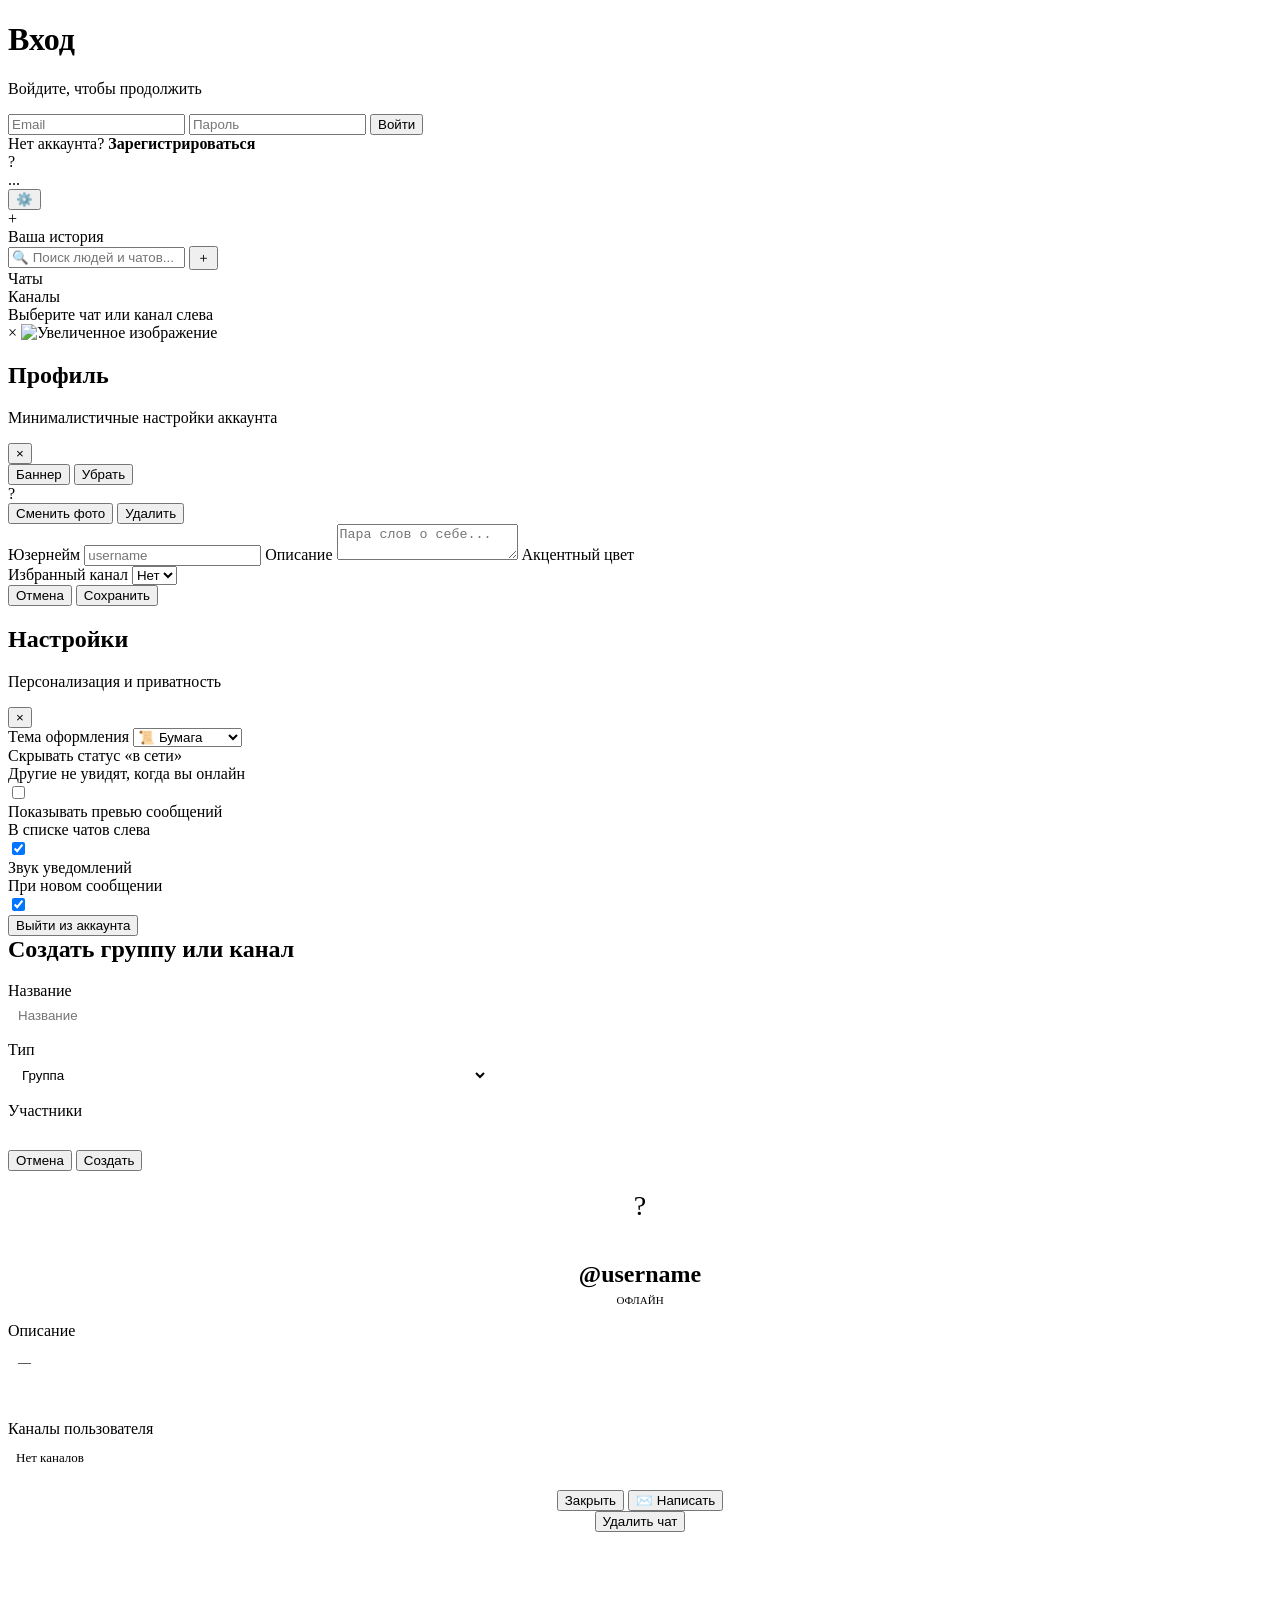
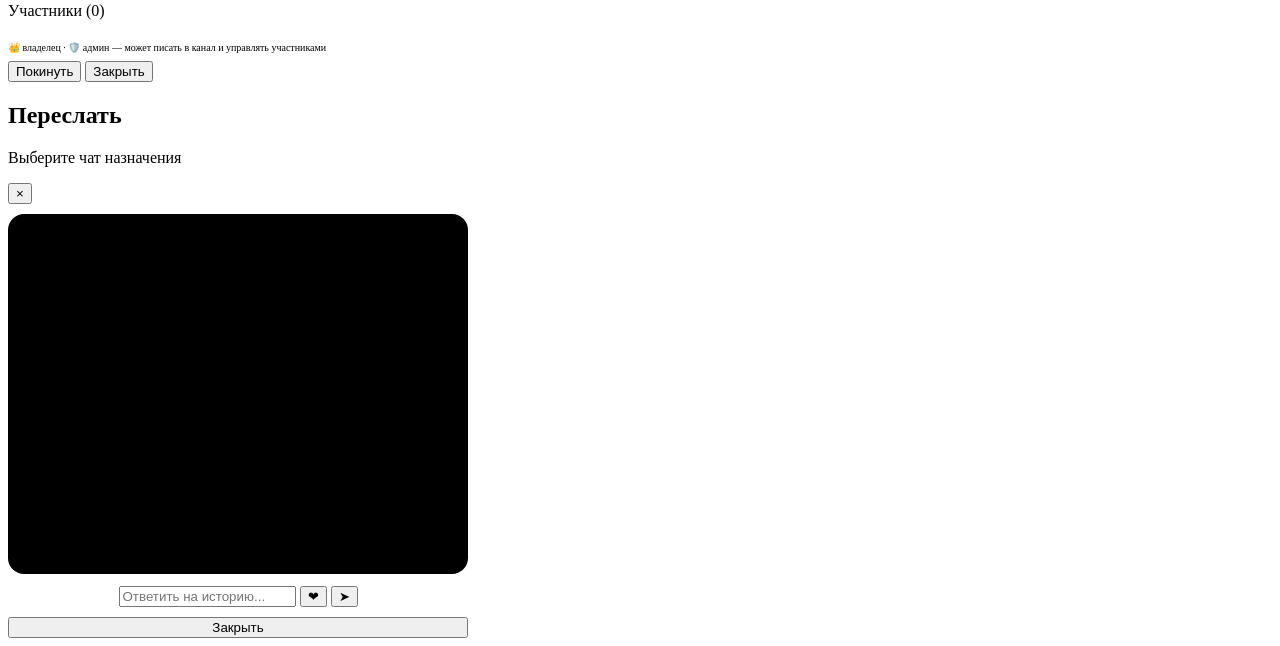
==== commit 796f5d14: "Add files via upload" ====
--- a/index.html
+++ b/index.html
@@ -33,29 +33,22 @@
           <div class="avatar" id="myAvatar">?</div>
           <div class="name" id="myName">...</div>
         </div>
-        <button id="logoutBtn">Выйти</button>
-      </div>
-      <div id="storiesPanel">
-        <div class="storiesHeader">
-          <span>Истории</span>
-          <button id="uploadStoryBtn" class="smallBtn">+</button>
+        <button id="settingsBtn" class="iconBtn topIconBtn" title="Настройки">⚙️</button>
+      </div>
+      <div id="storyRow" class="storyRow">
+        <div class="storyBubble ownStory" id="storyAddBubble">
+          <div class="storyBubbleFrame"><div class="storyAddPlus">+</div></div>
+          <div class="storyLabel">Ваша история</div>
         </div>
         <div id="storyList" class="storyList"></div>
       </div>
-      <div id="addFriendBox">
-        <input id="friendInput" placeholder="Юзернейм друга">
-        <button id="addFriendBtn">Добавить</button>
-      </div>
-      <div id="createGroupBar" style="display:none;">
-        <button id="openGroupModalBtn" style="width:100%;">+ Создать группу/канал</button>
-      </div>
       <div id="searchBox">
-        <input id="searchInput" placeholder="🔍 Поиск...">
+        <input id="searchInput" placeholder="🔍 Поиск людей и чатов...">
+        <button id="openGroupModalBtn" class="iconBtn topIconBtn" title="Создать группу/канал">＋</button>
       </div>
       <div class="tabs">
         <div class="tab active" data-tab="chats">Чаты</div>
-        <div class="tab" data-tab="groups">Группы</div>
-        <div class="tab" data-tab="requests">Заявки <span id="reqBadge"></span></div>
+        <div class="tab" data-tab="groups">Каналы</div>
       </div>
       <div id="list"></div>
     </div>
@@ -78,6 +71,14 @@
         <p class="modalSubtitle">Минималистичные настройки аккаунта</p>
       </div>
       <button class="iconBtn closeBtn" id="profileCloseBtn" aria-label="Закрыть">×</button>
+    </div>
+
+    <div class="bannerWrap" id="editBannerWrap">
+      <div class="bannerImg" id="editBannerPreview"></div>
+      <div class="bannerActions">
+        <button id="uploadBannerBtn" class="smallBtn">Баннер</button>
+        <button id="removeBannerBtn" class="smallBtn secondaryBtn">Убрать</button>
+      </div>
     </div>
 
     <div class="profileTop">
@@ -93,6 +94,33 @@
 
     <label>Описание</label>
     <textarea id="editBio" maxlength="150" placeholder="Пара слов о себе..."></textarea>
+
+    <label>Акцентный цвет</label>
+    <div id="colorRow" class="colorPickerRow"></div>
+
+    <label>Избранный канал</label>
+    <select id="editFeaturedChannel">
+      <option value="">Нет</option>
+    </select>
+
+    <div class="modalErr" id="profileErr"></div>
+    <div class="profileActions">
+      <button class="secondaryBtn close" id="profileCancelBtn">Отмена</button>
+      <button class="primaryBtn save" id="profileSaveBtn">Сохранить</button>
+    </div>
+  </div>
+</div>
+
+<!-- Модальное окно настроек -->
+<div class="modalOverlay" id="settingsModal">
+  <div class="modalBox">
+    <div class="modalHeader">
+      <div>
+        <h2>Настройки</h2>
+        <p class="modalSubtitle">Персонализация и приватность</p>
+      </div>
+      <button class="iconBtn closeBtn" id="settingsCloseBtn" aria-label="Закрыть">×</button>
+    </div>
 
     <label>Тема оформления</label>
     <select id="themeSelect">
@@ -105,22 +133,41 @@
       <option value="autumn">🍂 Осень</option>
     </select>
 
-    <label>Цвет аватара</label>
-    <div id="colorRow" class="colorPickerRow"></div>
-
-    <label>Цвет рамки</label>
-    <div id="borderColorRow" class="colorPickerRow"></div>
-
-    <label>Избранный канал</label>
-    <select id="editFeaturedChannel">
-      <option value="">Нет</option>
-    </select>
-
-    <div class="modalErr" id="profileErr"></div>
-    <div class="profileActions">
-      <button class="secondaryBtn close" id="profileCancelBtn">Отмена</button>
-      <button class="primaryBtn save" id="profileSaveBtn">Сохранить</button>
-    </div>
+    <div class="settingsToggleRow">
+      <div>
+        <div class="settingsToggleTitle">Скрывать статус «в сети»</div>
+        <div class="settingsToggleHint">Другие не увидят, когда вы онлайн</div>
+      </div>
+      <label class="switchToggle">
+        <input type="checkbox" id="hideOnlineToggle">
+        <span class="switchTrack"></span>
+      </label>
+    </div>
+
+    <div class="settingsToggleRow">
+      <div>
+        <div class="settingsToggleTitle">Показывать превью сообщений</div>
+        <div class="settingsToggleHint">В списке чатов слева</div>
+      </div>
+      <label class="switchToggle">
+        <input type="checkbox" id="showPreviewToggle" checked>
+        <span class="switchTrack"></span>
+      </label>
+    </div>
+
+    <div class="settingsToggleRow">
+      <div>
+        <div class="settingsToggleTitle">Звук уведомлений</div>
+        <div class="settingsToggleHint">При новом сообщении</div>
+      </div>
+      <label class="switchToggle">
+        <input type="checkbox" id="soundToggle" checked>
+        <span class="switchTrack"></span>
+      </label>
+    </div>
+
+    <div class="modalErr" id="settingsErr"></div>
+    <button class="dangerBtn" id="settingsLogoutBtn">Выйти из аккаунта</button>
   </div>
 </div>
 
@@ -148,6 +195,7 @@
 <!-- Модальное окно просмотра чужого/своего профиля -->
 <div class="modalOverlay" id="userProfileModal">
   <div class="modalBox" style="text-align: center;">
+    <div class="bannerImg viewBanner" id="viewUserBanner"></div>
     <div class="avatar" id="viewUserAvatar" style="width: 70px; height: 70px; font-size: 28px; margin: 0 auto 12px; display: flex; align-items: center; justify-content: center;">?</div>
     <h2 id="viewUsername" style="margin-bottom: 6px;">@username</h2>
     <div id="viewUserStatus" style="font-size: 11px; color: var(--muted); margin-bottom: 16px; text-transform: uppercase;">Офлайн</div>
@@ -163,8 +211,10 @@
     </div>
 
     <div class="row2">
-      <button class="close" id="userProfileCloseBtn" style="width: 100%;">Закрыть</button>
-    </div>
+      <button class="close" id="userProfileCloseBtn">Закрыть</button>
+      <button class="save" id="userProfileMessageBtn">✉️ Написать</button>
+    </div>
+    <button id="userProfileRemoveFriendBtn" class="dangerBtn">Удалить чат</button>
   </div>
 </div>
 
@@ -179,6 +229,7 @@
     </div>
     <label>Участники (<span id="giMemberCount">0</span>)</label>
     <div id="giMemberList" style="background:var(--paper); border:2px solid var(--ink); border-radius:10px; padding:8px; max-height:180px; overflow-y:auto; margin-bottom:10px;"></div>
+    <div style="font-size:10px; color:var(--muted); margin:-4px 0 8px;">👑 владелец · 🛡️ админ — может писать в канал и управлять участниками</div>
     <div id="giAddMemberWrap" style="margin-bottom:10px; display:none;">
       <label>Добавить участника</label>
       <div id="giAddMemberList" style="background:var(--paper); border:2px solid var(--ink); border-radius:10px; padding:8px; max-height:140px; overflow-y:auto;"></div>
@@ -189,6 +240,19 @@
       <button class="save" id="giCloseBtn">Закрыть</button>
     </div>
     <button id="giDeleteBtn" style="width:100%; margin-top:8px; padding:10px; border:2px solid var(--ink); background:var(--stamp); color:var(--paper); font-weight:700; cursor:pointer; border-radius:10px; display:none; box-shadow:3px 3px 0 var(--ink);">Удалить безвозвратно</button>
+  </div>
+</div>
+
+<div class="modalOverlay" id="forwardModal">
+  <div class="modalBox" style="max-width: 400px;">
+    <div class="modalHeader">
+      <div>
+        <h2>Переслать</h2>
+        <p class="modalSubtitle">Выберите чат назначения</p>
+      </div>
+      <button class="iconBtn closeBtn" id="forwardCloseBtn" aria-label="Закрыть">×</button>
+    </div>
+    <div id="forwardList" class="forwardList"></div>
   </div>
 </div>
 
@@ -204,17 +268,19 @@
       </div>
     </div>
     <div id="storyViewerMeta" style="font-size:13px; color:var(--muted); margin-bottom:12px;"></div>
-    <div class="row2" style="justify-content:center; gap:10px;">
-      <button class="close" id="storyViewerCloseBtn">Закрыть</button>
-      <button class="save" id="storyLikeBtn">❤</button>
-      <button class="save" id="storyReplyBtn">Ответить</button>
-    </div>
+    <div id="storyActionRow">
+      <input id="storyReplyInput" placeholder="Ответить на историю..." autocomplete="off">
+      <button id="storyLikeBtn" class="storyIconBtn" title="Нравится">❤</button>
+      <button id="storySendReplyBtn" class="storyIconBtn" title="Отправить">➤</button>
+    </div>
+    <button class="close" id="storyViewerCloseBtn" style="width:100%; margin-top:10px;">Закрыть</button>
   </div>
 </div>
 
 <input type="file" id="imgFileInput" accept="image/*" style="display:none;">
 <input type="file" id="stickerFileInput" accept="image/*" style="display:none;">
 <input type="file" id="avatarFileInput" accept="image/*" style="display:none;">
+<input type="file" id="bannerFileInput" accept="image/*" style="display:none;">
 <input type="file" id="storyFileInput" accept="image/*" style="display:none;">
 
 <!-- Библиотеки Firebase -->
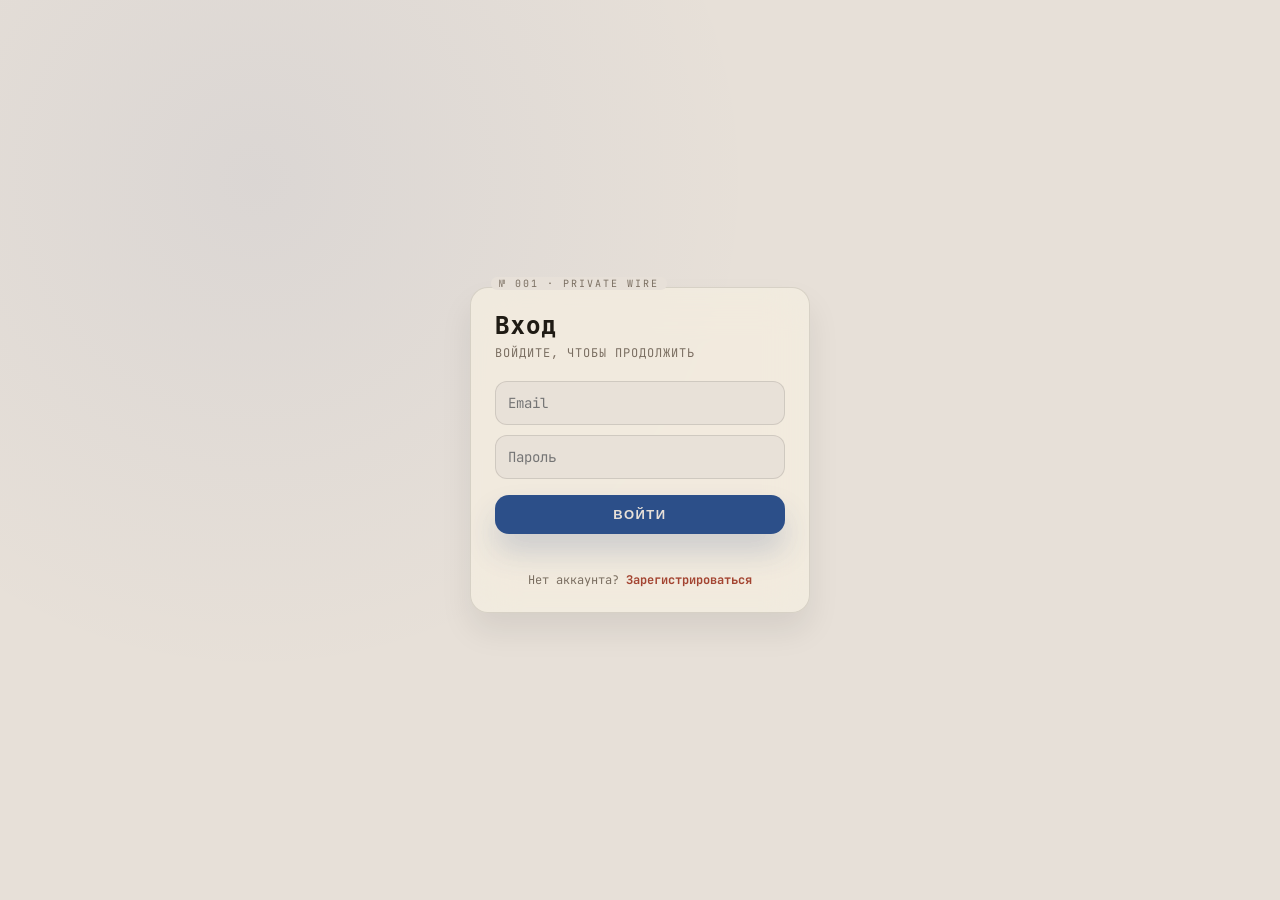
==== commit becc3b8d: "Add files via upload" ====
--- a/index.html
+++ b/index.html
@@ -1,299 +1,300 @@
-<!DOCTYPE html>
-<html lang="ru">
-<head>
-<meta charset="UTF-8">
-<meta name="viewport" content="width=device-width, initial-scale=1.0, maximum-scale=1.0, user-scalable=no, viewport-fit=cover">
-<title>Messenger Slygram</title>
-<link rel="preconnect" href="https://fonts.googleapis.com">
-<link href="https://fonts.googleapis.com/css2?family=Special+Elite&family=JetBrains+Mono:wght@400;500;700&display=swap" rel="stylesheet">
-<link rel="stylesheet" href="css/css_style.css">
-</head>
-<body>
-
-<div id="app">
-  <!-- AUTH -->
-  <div id="authScreen">
-    <div class="authBox">
-      <h1 id="authTitle">Вход</h1>
-      <p id="authSubtitle">Войдите, чтобы продолжить</p>
-      <input id="usernameInput" placeholder="Юзернейм (для регистрации)" style="display:none;">
-      <input id="emailInput" placeholder="Email" type="email">
-      <input id="passInput" placeholder="Пароль" type="password">
-      <button id="authSubmitBtn">Войти</button>
-      <div class="err" id="authErr"></div>
-      <div class="switch" id="authSwitch">Нет аккаунта? <b>Зарегистрироваться</b></div>
-    </div>
-  </div>
-
-  <!-- MAIN -->
-  <div id="mainScreen">
-    <div id="sidebar">
-      <div id="me">
-        <div class="meInfo">
-          <div class="avatar" id="myAvatar">?</div>
-          <div class="name" id="myName">...</div>
-        </div>
-        <button id="settingsBtn" class="iconBtn topIconBtn" title="Настройки">⚙️</button>
-      </div>
-      <div id="storyRow" class="storyRow">
-        <div class="storyBubble ownStory" id="storyAddBubble">
-          <div class="storyBubbleFrame"><div class="storyAddPlus">+</div></div>
-          <div class="storyLabel">Ваша история</div>
-        </div>
-        <div id="storyList" class="storyList"></div>
-      </div>
-      <div id="searchBox">
-        <input id="searchInput" placeholder="🔍 Поиск людей и чатов...">
-        <button id="openGroupModalBtn" class="iconBtn topIconBtn" title="Создать группу/канал">＋</button>
-      </div>
-      <div class="tabs">
-        <div class="tab active" data-tab="chats">Чаты</div>
-        <div class="tab" data-tab="groups">Каналы</div>
-      </div>
-      <div id="list"></div>
-    </div>
-    <div id="chatArea">
-      <div id="noChatSelected">Выберите чат или канал слева</div>
-    </div>
-  </div>
-</div>
-
-<div id="lightbox">
-  <span id="lightboxClose">&times;</span>
-  <img id="lightboxImg" src="" alt="Увеличенное изображение">
-</div>
-
-<div class="modalOverlay" id="profileModal">
-  <div class="modalBox profileModalBox">
-    <div class="modalHeader">
-      <div>
-        <h2>Профиль</h2>
-        <p class="modalSubtitle">Минималистичные настройки аккаунта</p>
-      </div>
-      <button class="iconBtn closeBtn" id="profileCloseBtn" aria-label="Закрыть">×</button>
-    </div>
-
-    <div class="bannerWrap" id="editBannerWrap">
-      <div class="bannerImg" id="editBannerPreview"></div>
-      <div class="bannerActions">
-        <button id="uploadBannerBtn" class="smallBtn">Баннер</button>
-        <button id="removeBannerBtn" class="smallBtn secondaryBtn">Убрать</button>
-      </div>
-    </div>
-
-    <div class="profileTop">
-      <div class="avatar" id="editAvatarPreview">?</div>
-      <div class="profileMeta">
-        <button id="uploadAvatarBtn" class="smallBtn">Сменить фото</button>
-        <button id="removeAvatarBtn" class="smallBtn secondaryBtn">Удалить</button>
-      </div>
-    </div>
-
-    <label>Юзернейм</label>
-    <input id="editUsername" maxlength="20" placeholder="username">
-
-    <label>Описание</label>
-    <textarea id="editBio" maxlength="150" placeholder="Пара слов о себе..."></textarea>
-
-    <label>Акцентный цвет</label>
-    <div id="colorRow" class="colorPickerRow"></div>
-
-    <label>Избранный канал</label>
-    <select id="editFeaturedChannel">
-      <option value="">Нет</option>
-    </select>
-
-    <div class="modalErr" id="profileErr"></div>
-    <div class="profileActions">
-      <button class="secondaryBtn close" id="profileCancelBtn">Отмена</button>
-      <button class="primaryBtn save" id="profileSaveBtn">Сохранить</button>
-    </div>
-  </div>
-</div>
-
-<!-- Модальное окно настроек -->
-<div class="modalOverlay" id="settingsModal">
-  <div class="modalBox">
-    <div class="modalHeader">
-      <div>
-        <h2>Настройки</h2>
-        <p class="modalSubtitle">Персонализация и приватность</p>
-      </div>
-      <button class="iconBtn closeBtn" id="settingsCloseBtn" aria-label="Закрыть">×</button>
-    </div>
-
-    <label>Тема оформления</label>
-    <select id="themeSelect">
-      <option value="paper">📜 Бумага</option>
-      <option value="dark">🌙 Ночная</option>
-      <option value="matrix">🟢 Матрица</option>
-      <option value="cyber">👾 Киберпанк</option>
-      <option value="sunset">🌅 Закат</option>
-      <option value="ocean">🌊 Океан</option>
-      <option value="autumn">🍂 Осень</option>
-    </select>
-
-    <div class="settingsToggleRow">
-      <div>
-        <div class="settingsToggleTitle">Скрывать статус «в сети»</div>
-        <div class="settingsToggleHint">Другие не увидят, когда вы онлайн</div>
-      </div>
-      <label class="switchToggle">
-        <input type="checkbox" id="hideOnlineToggle">
-        <span class="switchTrack"></span>
-      </label>
-    </div>
-
-    <div class="settingsToggleRow">
-      <div>
-        <div class="settingsToggleTitle">Показывать превью сообщений</div>
-        <div class="settingsToggleHint">В списке чатов слева</div>
-      </div>
-      <label class="switchToggle">
-        <input type="checkbox" id="showPreviewToggle" checked>
-        <span class="switchTrack"></span>
-      </label>
-    </div>
-
-    <div class="settingsToggleRow">
-      <div>
-        <div class="settingsToggleTitle">Звук уведомлений</div>
-        <div class="settingsToggleHint">При новом сообщении</div>
-      </div>
-      <label class="switchToggle">
-        <input type="checkbox" id="soundToggle" checked>
-        <span class="switchTrack"></span>
-      </label>
-    </div>
-
-    <div class="modalErr" id="settingsErr"></div>
-    <button class="dangerBtn" id="settingsLogoutBtn">Выйти из аккаунта</button>
-  </div>
-</div>
-
-<!-- Модальное окно создания группы/канала -->
-<div class="modalOverlay" id="groupModal">
-  <div class="modalBox" style="max-width: 480px;">
-    <h2 style="margin-top:0;">Создать группу или канал</h2>
-    <label>Название</label>
-    <input id="groupNameInput" maxlength="40" placeholder="Название" style="width:100%; padding:8px 10px; border:2px solid var(--ink); background:var(--paper); color:var(--ink); border-radius:10px; margin-bottom:10px;">
-    <label>Тип</label>
-    <select id="groupTypeSelect" style="width:100%; padding:8px 10px; border:2px solid var(--ink); background:var(--paper); color:var(--ink); border-radius:10px; margin-bottom:10px;">
-      <option value="group">Группа</option>
-      <option value="channel">Канал</option>
-    </select>
-    <label>Участники</label>
-    <div id="groupMemberList" style="max-height:200px; overflow-y:auto; background:var(--paper); border:2px solid var(--ink); border-radius:12px; padding:10px; margin-bottom:10px;"></div>
-    <div class="modalErr" id="groupErr" style="margin-bottom:10px;"></div>
-    <div class="row2">
-      <button class="close" id="groupCloseBtn">Отмена</button>
-      <button class="save" id="groupCreateSaveBtn">Создать</button>
-    </div>
-  </div>
-</div>
-
-<!-- Модальное окно просмотра чужого/своего профиля -->
-<div class="modalOverlay" id="userProfileModal">
-  <div class="modalBox" style="text-align: center;">
-    <div class="bannerImg viewBanner" id="viewUserBanner"></div>
-    <div class="avatar" id="viewUserAvatar" style="width: 70px; height: 70px; font-size: 28px; margin: 0 auto 12px; display: flex; align-items: center; justify-content: center;">?</div>
-    <h2 id="viewUsername" style="margin-bottom: 6px;">@username</h2>
-    <div id="viewUserStatus" style="font-size: 11px; color: var(--muted); margin-bottom: 16px; text-transform: uppercase;">Офлайн</div>
-    <div id="viewFeaturedChannel" style="display:none; justify-content: space-between; align-items: center; background: var(--wire); color: var(--paper); border: 1px solid rgba(255,255,255,.12); border-radius: 10px; padding: 10px 12px; font-size: 13px; margin-bottom: 12px; cursor: pointer;"></div>
-    
-    <label style="text-align: left; display: block; margin-bottom: 4px;">Описание</label>
-    <div id="viewUserBio" style="background: var(--paper); border: 2px solid var(--ink); padding: 10px; font-size: 13px; text-align: left; min-height: 44px; word-break: break-word; margin-bottom: 12px;">—</div>
-
-    <!-- Блок каналов пользователя -->
-    <label style="text-align: left; display: block; margin-bottom: 4px;">Каналы пользователя</label>
-    <div id="viewUserChannels" style="background: var(--paper); border: 2px solid var(--ink); padding: 8px; font-size: 13px; text-align: left; max-height: 100px; overflow-y: auto; margin-bottom: 16px;">
-      <span style="color: var(--muted);">Нет каналов</span>
-    </div>
-
-    <div class="row2">
-      <button class="close" id="userProfileCloseBtn">Закрыть</button>
-      <button class="save" id="userProfileMessageBtn">✉️ Написать</button>
-    </div>
-    <button id="userProfileRemoveFriendBtn" class="dangerBtn">Удалить чат</button>
-  </div>
-</div>
-
-<div class="modalOverlay" id="groupInfoModal">
-  <div class="modalBox" style="text-align: left;">
-    <div style="display:flex; align-items:center; gap:12px; margin-bottom:14px;">
-      <div class="avatar" id="giAvatar" style="width:56px; height:56px; font-size:22px; display:flex; align-items:center; justify-content:center; flex-shrink:0;"></div>
-      <div style="min-width:0;">
-        <h2 id="giName" style="margin:0; font-size:16px; word-break:break-word;"></h2>
-        <div id="giType" style="font-size:11px; color:var(--muted); text-transform:uppercase; letter-spacing:1px;"></div>
-      </div>
-    </div>
-    <label>Участники (<span id="giMemberCount">0</span>)</label>
-    <div id="giMemberList" style="background:var(--paper); border:2px solid var(--ink); border-radius:10px; padding:8px; max-height:180px; overflow-y:auto; margin-bottom:10px;"></div>
-    <div style="font-size:10px; color:var(--muted); margin:-4px 0 8px;">👑 владелец · 🛡️ админ — может писать в канал и управлять участниками</div>
-    <div id="giAddMemberWrap" style="margin-bottom:10px; display:none;">
-      <label>Добавить участника</label>
-      <div id="giAddMemberList" style="background:var(--paper); border:2px solid var(--ink); border-radius:10px; padding:8px; max-height:140px; overflow-y:auto;"></div>
-    </div>
-    <div class="modalErr" id="giErr"></div>
-    <div class="row2">
-      <button class="close" id="giLeaveBtn">Покинуть</button>
-      <button class="save" id="giCloseBtn">Закрыть</button>
-    </div>
-    <button id="giDeleteBtn" style="width:100%; margin-top:8px; padding:10px; border:2px solid var(--ink); background:var(--stamp); color:var(--paper); font-weight:700; cursor:pointer; border-radius:10px; display:none; box-shadow:3px 3px 0 var(--ink);">Удалить безвозвратно</button>
-  </div>
-</div>
-
-<div class="modalOverlay" id="forwardModal">
-  <div class="modalBox" style="max-width: 400px;">
-    <div class="modalHeader">
-      <div>
-        <h2>Переслать</h2>
-        <p class="modalSubtitle">Выберите чат назначения</p>
-      </div>
-      <button class="iconBtn closeBtn" id="forwardCloseBtn" aria-label="Закрыть">×</button>
-    </div>
-    <div id="forwardList" class="forwardList"></div>
-  </div>
-</div>
-
-<div class="modalOverlay" id="storyViewerModal">
-  <div class="modalBox" style="max-width: 460px; text-align: center;">
-    <div id="storyViewerOwner" style="margin-bottom:10px; font-weight:700;"></div>
-    <div id="storyViewerStage" style="position:relative; width:100%; height:360px; margin-bottom:12px;">
-      <div class="storyProgressRow" id="storyProgressRow" style="position:absolute; top:10px; left:10px; right:10px; z-index:3;"></div>
-      <div id="storyViewerImg" style="width:100%; height:100%; background:#000; background-size:contain; background-position:center; background-repeat:no-repeat; border-radius:16px;"></div>
-      <div class="storyTapZones">
-        <div id="storyPrevZone"></div>
-        <div id="storyNextZone"></div>
-      </div>
-    </div>
-    <div id="storyViewerMeta" style="font-size:13px; color:var(--muted); margin-bottom:12px;"></div>
-    <div id="storyActionRow">
-      <input id="storyReplyInput" placeholder="Ответить на историю..." autocomplete="off">
-      <button id="storyLikeBtn" class="storyIconBtn" title="Нравится">❤</button>
-      <button id="storySendReplyBtn" class="storyIconBtn" title="Отправить">➤</button>
-    </div>
-    <button class="close" id="storyViewerCloseBtn" style="width:100%; margin-top:10px;">Закрыть</button>
-  </div>
-</div>
-
-<input type="file" id="imgFileInput" accept="image/*" style="display:none;">
-<input type="file" id="stickerFileInput" accept="image/*" style="display:none;">
-<input type="file" id="avatarFileInput" accept="image/*" style="display:none;">
-<input type="file" id="bannerFileInput" accept="image/*" style="display:none;">
-<input type="file" id="storyFileInput" accept="image/*" style="display:none;">
-
-<!-- Библиотеки Firebase -->
-<script src="https://www.gstatic.com/firebasejs/10.12.2/firebase-app-compat.js"></script>
-<script src="https://www.gstatic.com/firebasejs/10.12.2/firebase-auth-compat.js"></script>
-<script src="https://www.gstatic.com/firebasejs/10.12.2/firebase-firestore-compat.js"></script>
-
-<!-- SVG-эмодзи -->
-<script src="https://cdn.jsdelivr.net/npm/twemoji@14.0.2/dist/twemoji.min.js" crossorigin="anonymous"></script>
-
-<!-- Модули скриптов -->
-<script src="js/firebaseConfig.js" defer></script>
-<script src="js/authAndProfile.js" defer></script>
-<script src="js/chatLogic.js" defer></script>
-</body>
+<!DOCTYPE html>
+<html lang="ru">
+<head>
+<meta charset="UTF-8">
+<meta name="viewport" content="width=device-width, initial-scale=1.0, maximum-scale=1.0, user-scalable=no, viewport-fit=cover">
+<title>Messenger Slygram</title>
+<link rel="preconnect" href="https://fonts.googleapis.com">
+<link href="https://fonts.googleapis.com/css2?family=Special+Elite&family=JetBrains+Mono:wght@400;500;700&display=swap" rel="stylesheet">
+<link rel="stylesheet" href="css/css_style.css">
+</head>
+<body>
+
+<div id="app">
+  <!-- AUTH -->
+  <div id="authScreen">
+    <div class="authBox">
+      <h1 id="authTitle">Вход</h1>
+      <p id="authSubtitle">Войдите, чтобы продолжить</p>
+      <input id="usernameInput" placeholder="Юзернейм (для регистрации)" style="display:none;">
+      <input id="emailInput" placeholder="Email" type="email">
+      <input id="passInput" placeholder="Пароль" type="password">
+      <button id="authSubmitBtn">Войти</button>
+      <div class="err" id="authErr"></div>
+      <div class="switch" id="authSwitch">Нет аккаунта? <b>Зарегистрироваться</b></div>
+    </div>
+  </div>
+
+  <!-- MAIN -->
+  <div id="mainScreen">
+    <div id="sidebar">
+      <div id="me">
+        <div class="meInfo">
+          <div class="avatar" id="myAvatar">?</div>
+          <div class="name" id="myName">...</div>
+        </div>
+        <button id="settingsBtn" class="iconBtn topIconBtn" title="Настройки">⚙️</button>
+      </div>
+      <div id="storyRow" class="storyRow">
+        <div class="storyBubble ownStory" id="storyAddBubble">
+          <div class="storyBubbleFrame"><div class="storyAddPlus">+</div></div>
+          <div class="storyLabel">Ваша история</div>
+        </div>
+        <div id="storyList" class="storyList"></div>
+      </div>
+      <div id="searchBox">
+        <input id="searchInput" placeholder="🔍 Поиск людей и чатов...">
+        <button id="openGroupModalBtn" class="iconBtn topIconBtn" title="Создать группу/канал">＋</button>
+      </div>
+      <div class="tabs">
+        <div class="tab active" data-tab="chats">Чаты</div>
+        <div class="tab" data-tab="groups">Каналы</div>
+      </div>
+      <div id="list"></div>
+    </div>
+    <div id="chatArea">
+      <div id="noChatSelected">Выберите чат или канал слева</div>
+    </div>
+  </div>
+</div>
+
+<div id="lightbox">
+  <span id="lightboxClose">&times;</span>
+  <img id="lightboxImg" src="" alt="Увеличенное изображение">
+</div>
+
+<div class="modalOverlay" id="profileModal">
+  <div class="modalBox profileModalBox">
+    <div class="modalHeader">
+      <div>
+        <h2>Профиль</h2>
+        <p class="modalSubtitle">Минималистичные настройки аккаунта</p>
+      </div>
+      <button class="iconBtn closeBtn" id="profileCloseBtn" aria-label="Закрыть">×</button>
+    </div>
+
+    <div class="bannerWrap" id="editBannerWrap">
+      <div class="bannerImg" id="editBannerPreview"></div>
+      <div class="bannerActions">
+        <button id="uploadBannerBtn" class="smallBtn">Баннер</button>
+        <button id="removeBannerBtn" class="smallBtn secondaryBtn">Убрать</button>
+      </div>
+    </div>
+
+    <div class="profileTop">
+      <div class="avatar" id="editAvatarPreview">?</div>
+      <div class="profileMeta">
+        <button id="uploadAvatarBtn" class="smallBtn">Сменить фото</button>
+        <button id="removeAvatarBtn" class="smallBtn secondaryBtn">Удалить</button>
+      </div>
+    </div>
+
+    <label>Юзернейм</label>
+    <input id="editUsername" maxlength="20" placeholder="username">
+
+    <label>Описание</label>
+    <textarea id="editBio" maxlength="150" placeholder="Пара слов о себе..."></textarea>
+
+    <label>Избранный канал</label>
+    <select id="editFeaturedChannel">
+      <option value="">Нет</option>
+    </select>
+
+    <div class="modalErr" id="profileErr"></div>
+    <div class="profileActions">
+      <button class="secondaryBtn close" id="profileCancelBtn">Отмена</button>
+      <button class="primaryBtn save" id="profileSaveBtn">Сохранить</button>
+    </div>
+  </div>
+</div>
+
+<!-- Модальное окно настроек -->
+<div class="modalOverlay" id="settingsModal">
+  <div class="modalBox">
+    <div class="modalHeader">
+      <div>
+        <h2>Настройки</h2>
+        <p class="modalSubtitle">Персонализация и приватность</p>
+      </div>
+      <button class="iconBtn closeBtn" id="settingsCloseBtn" aria-label="Закрыть">×</button>
+    </div>
+
+    <label>Тема оформления</label>
+    <select id="themeSelect">
+      <option value="slygram">💜 Slygram</option>
+      <option value="paper">📜 Бумага</option>
+      <option value="dark">🌙 Ночная</option>
+      <option value="matrix">🟢 Матрица</option>
+      <option value="cyber">👾 Киберпанк</option>
+      <option value="sunset">🌅 Закат</option>
+      <option value="ocean">🌊 Океан</option>
+      <option value="autumn">🍂 Осень</option>
+      <option value="nord">🧊 Норд</option>
+      <option value="rose">🌷 Розовый кварц</option>
+      <option value="lava">🌋 Лава</option>
+    </select>
+
+    <div class="settingsToggleRow">
+      <div>
+        <div class="settingsToggleTitle">Скрывать статус «в сети»</div>
+        <div class="settingsToggleHint">Другие не увидят, когда вы онлайн</div>
+      </div>
+      <label class="switchToggle">
+        <input type="checkbox" id="hideOnlineToggle">
+        <span class="switchTrack"></span>
+      </label>
+    </div>
+
+    <div class="settingsToggleRow">
+      <div>
+        <div class="settingsToggleTitle">Показывать превью сообщений</div>
+        <div class="settingsToggleHint">В списке чатов слева</div>
+      </div>
+      <label class="switchToggle">
+        <input type="checkbox" id="showPreviewToggle" checked>
+        <span class="switchTrack"></span>
+      </label>
+    </div>
+
+    <div class="settingsToggleRow">
+      <div>
+        <div class="settingsToggleTitle">Звук уведомлений</div>
+        <div class="settingsToggleHint">При новом сообщении</div>
+      </div>
+      <label class="switchToggle">
+        <input type="checkbox" id="soundToggle" checked>
+        <span class="switchTrack"></span>
+      </label>
+    </div>
+
+    <div class="modalErr" id="settingsErr"></div>
+    <button class="dangerBtn" id="settingsLogoutBtn">Выйти из аккаунта</button>
+  </div>
+</div>
+
+<!-- Модальное окно создания группы/канала -->
+<div class="modalOverlay" id="groupModal">
+  <div class="modalBox" style="max-width: 480px;">
+    <h2 style="margin-top:0;">Создать группу или канал</h2>
+    <label>Название</label>
+    <input id="groupNameInput" maxlength="40" placeholder="Название" style="width:100%; padding:8px 10px; border:2px solid var(--ink); background:var(--paper); color:var(--ink); border-radius:10px; margin-bottom:10px;">
+    <label>Тип</label>
+    <select id="groupTypeSelect" style="width:100%; padding:8px 10px; border:2px solid var(--ink); background:var(--paper); color:var(--ink); border-radius:10px; margin-bottom:10px;">
+      <option value="group">Группа</option>
+      <option value="channel">Канал</option>
+    </select>
+    <label>Участники</label>
+    <div id="groupMemberList" style="max-height:200px; overflow-y:auto; background:var(--paper); border:2px solid var(--ink); border-radius:12px; padding:10px; margin-bottom:10px;"></div>
+    <div class="modalErr" id="groupErr" style="margin-bottom:10px;"></div>
+    <div class="row2">
+      <button class="close" id="groupCloseBtn">Отмена</button>
+      <button class="save" id="groupCreateSaveBtn">Создать</button>
+    </div>
+  </div>
+</div>
+
+<!-- Модальное окно просмотра чужого/своего профиля -->
+<div class="modalOverlay" id="userProfileModal">
+  <div class="modalBox" style="text-align: center;">
+    <div class="bannerImg viewBanner" id="viewUserBanner"></div>
+    <div class="avatar" id="viewUserAvatar" style="width: 70px; height: 70px; font-size: 28px; margin: 0 auto 12px; display: flex; align-items: center; justify-content: center;">?</div>
+    <h2 id="viewUsername" style="margin-bottom: 6px;">@username</h2>
+    <div id="viewUserStatus" style="font-size: 11px; color: var(--muted); margin-bottom: 16px; text-transform: uppercase;">Офлайн</div>
+    <div id="viewFeaturedChannel" style="display:none; justify-content: space-between; align-items: center; background: var(--wire); color: var(--paper); border: 1px solid rgba(255,255,255,.12); border-radius: 10px; padding: 10px 12px; font-size: 13px; margin-bottom: 12px; cursor: pointer;"></div>
+    
+    <label style="text-align: left; display: block; margin-bottom: 4px;">Описание</label>
+    <div id="viewUserBio" style="background: var(--paper); border: 2px solid var(--ink); padding: 10px; font-size: 13px; text-align: left; min-height: 44px; word-break: break-word; margin-bottom: 12px;">—</div>
+
+    <!-- Блок каналов пользователя -->
+    <label style="text-align: left; display: block; margin-bottom: 4px;">Каналы пользователя</label>
+    <div id="viewUserChannels" style="background: var(--paper); border: 2px solid var(--ink); padding: 8px; font-size: 13px; text-align: left; max-height: 100px; overflow-y: auto; margin-bottom: 16px;">
+      <span style="color: var(--muted);">Нет каналов</span>
+    </div>
+
+    <div class="row2">
+      <button class="close" id="userProfileCloseBtn">Закрыть</button>
+      <button class="save" id="userProfileMessageBtn">✉️ Написать</button>
+    </div>
+    <button id="userProfileRemoveFriendBtn" class="dangerBtn">Удалить чат</button>
+  </div>
+</div>
+
+<div class="modalOverlay" id="groupInfoModal">
+  <div class="modalBox" style="text-align: left;">
+    <div style="display:flex; align-items:center; gap:12px; margin-bottom:14px;">
+      <div class="avatar" id="giAvatar" style="width:56px; height:56px; font-size:22px; display:flex; align-items:center; justify-content:center; flex-shrink:0;"></div>
+      <div style="min-width:0;">
+        <h2 id="giName" style="margin:0; font-size:16px; word-break:break-word;"></h2>
+        <div id="giType" style="font-size:11px; color:var(--muted); text-transform:uppercase; letter-spacing:1px;"></div>
+      </div>
+    </div>
+    <label>Участники (<span id="giMemberCount">0</span>)</label>
+    <div id="giMemberList" style="background:var(--paper); border:2px solid var(--ink); border-radius:10px; padding:8px; max-height:180px; overflow-y:auto; margin-bottom:10px;"></div>
+    <div style="font-size:10px; color:var(--muted); margin:-4px 0 8px;">👑 владелец · 🛡️ админ — может писать в канал и управлять участниками</div>
+    <div id="giAddMemberWrap" style="margin-bottom:10px; display:none;">
+      <label>Добавить участника</label>
+      <div id="giAddMemberList" style="background:var(--paper); border:2px solid var(--ink); border-radius:10px; padding:8px; max-height:140px; overflow-y:auto;"></div>
+    </div>
+    <div class="modalErr" id="giErr"></div>
+    <div class="row2">
+      <button class="close" id="giLeaveBtn">Покинуть</button>
+      <button class="save" id="giCloseBtn">Закрыть</button>
+    </div>
+    <button id="giDeleteBtn" style="width:100%; margin-top:8px; padding:10px; border:2px solid var(--ink); background:var(--stamp); color:var(--paper); font-weight:700; cursor:pointer; border-radius:10px; display:none; box-shadow:3px 3px 0 var(--ink);">Удалить безвозвратно</button>
+  </div>
+</div>
+
+<div class="modalOverlay" id="forwardModal">
+  <div class="modalBox" style="max-width: 400px;">
+    <div class="modalHeader">
+      <div>
+        <h2>Переслать</h2>
+        <p class="modalSubtitle">Выберите чат назначения</p>
+      </div>
+      <button class="iconBtn closeBtn" id="forwardCloseBtn" aria-label="Закрыть">×</button>
+    </div>
+    <div id="forwardList" class="forwardList"></div>
+  </div>
+</div>
+
+<div class="modalOverlay" id="storyViewerModal">
+  <div class="modalBox" style="max-width: 460px; text-align: center;">
+    <div id="storyViewerOwner" style="margin-bottom:10px; font-weight:700;"></div>
+    <div id="storyViewerStage" style="position:relative; width:100%; height:360px; margin-bottom:12px;">
+      <div class="storyProgressRow" id="storyProgressRow" style="position:absolute; top:10px; left:10px; right:10px; z-index:3;"></div>
+      <div id="storyViewerImg" style="width:100%; height:100%; background:#000; background-size:contain; background-position:center; background-repeat:no-repeat; border-radius:16px;"></div>
+      <div class="storyTapZones">
+        <div id="storyPrevZone"></div>
+        <div id="storyNextZone"></div>
+      </div>
+    </div>
+    <div id="storyViewerMeta" style="font-size:13px; color:var(--muted); margin-bottom:12px;"></div>
+    <div id="storyActionRow">
+      <input id="storyReplyInput" placeholder="Ответить на историю..." autocomplete="off">
+      <button id="storyLikeBtn" class="storyIconBtn" title="Нравится">❤</button>
+      <button id="storySendReplyBtn" class="storyIconBtn" title="Отправить">➤</button>
+    </div>
+    <button class="close" id="storyViewerCloseBtn" style="width:100%; margin-top:10px;">Закрыть</button>
+  </div>
+</div>
+
+<input type="file" id="imgFileInput" accept="image/*" style="display:none;">
+<input type="file" id="stickerFileInput" accept="image/*" style="display:none;">
+<input type="file" id="avatarFileInput" accept="image/*" style="display:none;">
+<input type="file" id="bannerFileInput" accept="image/*" style="display:none;">
+<input type="file" id="storyFileInput" accept="image/*" style="display:none;">
+
+<!-- Библиотеки Firebase -->
+<script src="https://www.gstatic.com/firebasejs/10.12.2/firebase-app-compat.js"></script>
+<script src="https://www.gstatic.com/firebasejs/10.12.2/firebase-auth-compat.js"></script>
+<script src="https://www.gstatic.com/firebasejs/10.12.2/firebase-firestore-compat.js"></script>
+
+<!-- SVG-эмодзи -->
+<script src="https://cdn.jsdelivr.net/npm/twemoji@14.0.2/dist/twemoji.min.js" crossorigin="anonymous"></script>
+
+<!-- Модули скриптов -->
+<script src="js/firebaseConfig.js" defer></script>
+<script src="js/authAndProfile.js" defer></script>
+<script src="js/chatLogic.js" defer></script>
+</body>
 </html>
--- a/css/css_style.css
+++ b/css/css_style.css
@@ -0,0 +1,731 @@
+:root {
+    --paper: #E7E0D8;
+    --paper2: #D9CFC0;
+    --surface: #F3EDE1;
+    --surface-alt: #EDE4D7;
+    --surface-border: rgba(28,26,22,.12);
+    --ink: #1F1B14;
+    --wire: #2C4F89;
+    --stamp: #A34431;
+    --muted: #7A6E61;
+    --shadow: rgba(0,0,0,.08);
+    --msg-me: #2E4D8C;
+    --msg-me-text: #F1E8DA;
+    --me-bg: #2F3E58;
+    --me-text: #F1E7DC;
+    --spring: cubic-bezier(.34, 1.56, .64, 1);
+    --glide: cubic-bezier(.22, 1, .36, 1);
+  }
+
+  body.theme-dark {
+    --paper: #161821;
+    --paper2: #1F2530;
+    --surface: #212838;
+    --surface-alt: #19212E;
+    --surface-border: rgba(255,255,255,.08);
+    --ink: #E7EBF0;
+    --wire: #5D7CEB;
+    --stamp: #F15C63;
+    --muted: #8B92A0;
+    --msg-me: #3B5B9F;
+    --msg-me-text: #F5F9FF;
+    --me-bg: #1A202C;
+    --me-text: #E7EBF0;
+  }
+  body.theme-matrix {
+    --paper: #081012;
+    --paper2: #111B25;
+    --surface: #121B2A;
+    --surface-alt: #0E1521;
+    --surface-border: rgba(0,255,102,.12);
+    --ink: #8BFFAA;
+    --wire: #00AB59;
+    --stamp: #8BFFAA;
+    --muted: #59A46D;
+    --msg-me: #0B421C;
+    --msg-me-text: #C4FFD0;
+    --me-bg: #101823;
+    --me-text: #9CFFB4;
+  }
+  body.theme-cyber {
+    --paper: #291038;
+    --paper2: #38114C;
+    --surface: #32154E;
+    --surface-alt: #2D1147;
+    --surface-border: rgba(0,240,255,.12);
+    --ink: #99F4FF;
+    --wire: #FF3AA3;
+    --stamp: #FFE568;
+    --muted: #B67CD1;
+    --msg-me: #FF247A;
+    --msg-me-text: #FFFFFF;
+    --me-bg: #35114C;
+    --me-text: #99F4FF;
+  }
+  body.theme-sunset {
+    --paper: #331D2E;
+    --paper2: #412541;
+    --surface: #452A4C;
+    --surface-alt: #3A2342;
+    --surface-border: rgba(255,179,186,.14);
+    --ink: #FFCDC5;
+    --wire: #FF7B85;
+    --stamp: #FFAB6A;
+    --muted: #B68DA6;
+    --msg-me: #864164;
+    --msg-me-text: #FFD7D0;
+    --me-bg: #3C2342;
+    --me-text: #FFCFCA;
+  }
+  body.theme-ocean {
+    --paper: #0D232F;
+    --paper2: #154052;
+    --surface: #16405B;
+    --surface-alt: #11394F;
+    --surface-border: rgba(207,239,239,.14);
+    --ink: #D4F3F6;
+    --wire: #43C7DE;
+    --stamp: #FF9574;
+    --muted: #82B8C2;
+    --msg-me: #0E727D;
+    --msg-me-text: #E8FBFB;
+    --me-bg: #11384E;
+    --me-text: #D4F3F6;
+  }
+  body.theme-autumn {
+    --paper: #2D1B11;
+    --paper2: #432D20;
+    --surface: #3E2B1F;
+    --surface-alt: #332215;
+    --surface-border: rgba(244,220,197,.14);
+    --ink: #F0D8C0;
+    --wire: #C67B42;
+    --stamp: #D99C5B;
+    --muted: #B8906F;
+    --msg-me: #BB5B2A;
+    --msg-me-text: #FEE9D7;
+    --me-bg: #3E2B1D;
+    --me-text: #F1D9C3;
+  }
+
+  body.theme-nord {
+    --paper: #2E3440;
+    --paper2: #333A48;
+    --surface: #3B4252;
+    --surface-alt: #343B4A;
+    --surface-border: rgba(216,222,233,.12);
+    --ink: #ECEFF4;
+    --wire: #88C0D0;
+    --stamp: #BF616A;
+    --muted: #9DA5B4;
+    --msg-me: #5E81AC;
+    --msg-me-text: #ECEFF4;
+    --me-bg: #3B4252;
+    --me-text: #E5E9F0;
+  }
+  body.theme-rose {
+    --paper: #FFF0F3;
+    --paper2: #FFE1E8;
+    --surface: #FFEAF0;
+    --surface-alt: #FFE0E9;
+    --surface-border: rgba(214,51,108,.16);
+    --ink: #4A1942;
+    --wire: #D6336C;
+    --stamp: #F76707;
+    --muted: #A6789A;
+    --msg-me: #D6336C;
+    --msg-me-text: #FFF5F7;
+    --me-bg: #FFD6E5;
+    --me-text: #4A1942;
+  }
+  body.theme-lava {
+    --paper: #150707;
+    --paper2: #240B08;
+    --surface: #2B0D0A;
+    --surface-alt: #1D0908;
+    --surface-border: rgba(255,111,60,.18);
+    --ink: #FFE0C7;
+    --wire: #FF6B35;
+    --stamp: #FFC93C;
+    --muted: #C98169;
+    --msg-me: #E8491D;
+    --msg-me-text: #FFF3E6;
+    --me-bg: #2B0D0A;
+    --me-text: #FFDDBB;
+  }
+  body.theme-slygram {
+    --paper: #140F22;
+    --paper2: #1C1633;
+    --surface: #201A3A;
+    --surface-alt: #1A1530;
+    --surface-border: rgba(196,181,253,.16);
+    --ink: #EFEBFF;
+    --wire: #A78BFA;
+    --stamp: #E4A6FF;
+    --muted: #A79BC9;
+    --msg-me: #7C5CE0;
+    --msg-me-text: #F7F3FF;
+    --me-bg: #241C42;
+    --me-text: #EFEBFF;
+  }
+
+  * { box-sizing: border-box; touch-action: manipulation; }
+  button, input, select, textarea {
+    transition: background .18s ease, color .18s ease, border-color .18s ease, box-shadow .2s var(--glide), transform .18s var(--spring), opacity .18s ease;
+    outline: none;
+  }
+  button:focus-visible, input:focus-visible, select:focus-visible, textarea:focus-visible {
+    outline: none;
+    box-shadow: 0 0 0 3px rgba(92,143,229,.28);
+  }
+  body {
+    margin: 0; font-family: 'JetBrains Mono', monospace;
+    background: var(--paper);
+    background-image: repeating-linear-gradient(0deg, rgba(0,0,0,.025) 0px, rgba(0,0,0,.025) 1px, transparent 1px, transparent 3px);
+    color: var(--ink); height: 100vh; height: 100dvh; overflow: hidden;
+    user-select: none;
+  }
+  body.theme-dark, body.theme-matrix, body.theme-cyber, body.theme-sunset, body.theme-ocean, body.theme-autumn {
+    background: var(--paper);
+  }
+  h1, .tab { font-family: 'Special Elite', monospace; }
+  #app { display: flex; height: 100vh; height: 100dvh; width: 100vw; overflow: hidden; background: var(--paper); }
+
+  /* ---------- Auth ---------- */
+  #authScreen {
+    width: 100%; display: flex; align-items: center; justify-content: center;
+    background: radial-gradient(circle at 20% 20%, rgba(27,58,140,.06), transparent 40%), var(--paper);
+  }
+  .authBox {
+    background: var(--surface); padding: 24px; width: 340px; max-width: 90vw;
+    border: 1px solid var(--surface-border); box-shadow: 0 18px 32px rgba(0,0,0,.08); position: relative;
+    border-radius: 18px;
+    background: color-mix(in srgb, var(--surface) 82%, transparent);
+    backdrop-filter: blur(22px) saturate(170%);
+    -webkit-backdrop-filter: blur(22px) saturate(170%);
+    animation: modalPop .4s var(--spring) both;
+  }
+  .authBox::before {
+    content: "№ 001 · PRIVATE WIRE"; position: absolute; top: -11px; left: 20px;
+    background: var(--paper); padding: 0 8px; font-size: 10px; letter-spacing: 2px; color: var(--muted);
+    border-radius: 6px;
+  }
+  .authBox h1 { margin: 0 0 4px; font-size: 24px; letter-spacing: 1px; }
+  .authBox p { color: var(--muted); font-size: 12px; margin: 0 0 20px; text-transform: uppercase; letter-spacing: 1px; }
+  .authBox input {
+    width: 100%; padding: 12px; margin-bottom: 10px; border: 1px solid var(--surface-border);
+    background: color-mix(in srgb, var(--paper) 88%, transparent); color: var(--ink); font-size: 14px; font-family: 'JetBrains Mono', monospace;
+    border-radius: 12px;
+  }
+  .authBox input:focus { outline: 3px solid var(--wire); outline-offset: 1px; }
+  .authBox button {
+    width: 100%; padding: 12px; border: none; background: var(--wire);
+    color: var(--paper); font-size: 13px; font-weight: 700; letter-spacing: 1.5px;
+    text-transform: uppercase; cursor: pointer; margin-top: 6px;
+    box-shadow: 0 18px 30px rgba(36,64,125,.18); transition: transform .18s var(--spring), box-shadow .18s ease;
+    border-radius: 14px;
+  }
+  .authBox button:hover { transform: translateY(-1px); }
+  .authBox button:active { transform: translateY(1px) scale(.98); box-shadow: 0 10px 18px rgba(36,64,125,.22); }
+  .authBox .switch { color: var(--muted); font-size: 12px; text-align: center; margin-top: 16px; cursor: pointer; }
+  .authBox .switch b { color: var(--stamp); }
+  .err { color: var(--stamp); font-size: 12px; margin-top: 6px; min-height: 16px; font-weight: 700; word-break: break-word; }
+
+  /* ---------- Layout ---------- */
+  #mainScreen { display: none; width: 100%; height: 100%; overflow: hidden; }
+  #sidebar { width: 320px; min-width: 320px; max-width: 100%; background: var(--surface); border-right: 1px solid var(--surface-border); display: flex; flex-direction: column; }
+
+  #me { padding: 14px 16px 12px; display: flex; align-items: center; justify-content: space-between; gap: 14px; background: color-mix(in srgb, var(--surface-alt) 92%, transparent); cursor: pointer; transition: background .15s ease; }
+  #me:active { background: var(--surface-alt); }
+  #me .meInfo { display: flex; align-items: center; gap: 12px; min-width: 0; }
+  #me .avatar { width: 48px; height: 48px; font-size: 17px; flex-shrink: 0; border-radius: 14px; border: 1px solid var(--surface-border); transition: transform .2s var(--spring); }
+  #me:active .avatar { transform: scale(.94); }
+  #me .name { font-weight: 700; font-family: 'Special Elite', monospace; color: var(--ink); letter-spacing: 0.5px; flex: 1; min-width: 0; overflow: hidden; text-overflow: ellipsis; white-space: nowrap; }
+  .topIconBtn { width: 38px; height: 38px; border-radius: 12px; border: 1px solid var(--surface-border); background: var(--surface); color: var(--ink); font-size: 16px; cursor: pointer; flex-shrink: 0; display: inline-flex; align-items: center; justify-content: center; box-shadow: 0 8px 16px rgba(0,0,0,.05); transition: transform .16s var(--spring); }
+  .topIconBtn:active { transform: scale(.88); }
+
+  /* ---------- Истории (компактная лента как в Telegram) ---------- */
+  .storyRow { display: flex; gap: 12px; overflow-x: auto; padding: 10px 16px 12px; }
+  .storyRow .storyList { display: contents; }
+  .storyBubble { width: 60px; min-width: 60px; display: flex; flex-direction: column; align-items: center; gap: 4px; cursor: pointer; }
+  .storyBubbleFrame { width: 54px; height: 54px; border-radius: 50%; padding: 2px; background: var(--surface-border); transition: transform .2s var(--spring); position: relative; }
+  .storyBubbleFrame.unseen { background: linear-gradient(135deg, var(--wire), var(--stamp)); }
+  .storyBubble.ownStory .storyBubbleFrame { background: var(--surface-border); }
+  .storyBubbleImg { width: 100%; height: 100%; border-radius: 50%; background: var(--surface); background-size: cover; background-position: center; background-repeat: no-repeat; }
+  .storyAddPlus { position: absolute; inset: 0; display: flex; align-items: center; justify-content: center; font-size: 20px; font-weight: 700; color: var(--muted); background: var(--surface-alt); border-radius: 50%; }
+  .storyAddPlus.small { inset: auto; bottom: -2px; right: -2px; width: 18px; height: 18px; font-size: 13px; background: var(--wire); color: var(--paper); border: 2px solid var(--surface); box-shadow: 0 4px 8px rgba(0,0,0,.2); }
+  .storyLabel { width: 100%; font-size: 9.5px; color: var(--muted); text-align: center; white-space: nowrap; overflow: hidden; text-overflow: ellipsis; }
+  .storyBubble.ownStory .storyLabel { color: var(--ink); font-weight: 700; }
+  .storyBubble:active .storyBubbleFrame { transform: scale(.9); }
+
+  .tabs { display: flex; gap: 8px; padding: 12px 16px 10px; background: color-mix(in srgb, var(--surface-alt) 94%, transparent); border-bottom: 1px solid var(--surface-border); }
+  .tab { flex: 1; text-align: center; padding: 10px 0; font-size: 12px; color: var(--muted); cursor: pointer; text-transform: uppercase; letter-spacing: .8px; border-radius: 16px; border: 1px solid transparent; transition: color .2s ease, background .25s var(--spring), border-color .2s ease, transform .2s var(--spring); }
+  .tab.active { color: var(--ink); background: var(--surface); border-color: var(--surface-border); box-shadow: 0 10px 20px rgba(0,0,0,.04); transform: scale(1.03); }
+  .tab:active { transform: scale(.95); }
+
+  #searchBox, #addFriendBox, #createGroupBar { padding: 12px 16px; display: flex; gap: 10px; align-items: center; }
+  #searchBox { border-bottom: 1px solid var(--surface-border); }
+  #searchBox input, #addFriendBox input { flex: 1; min-width: 0; padding: 12px 14px; border: 1px solid var(--surface-border); background: var(--surface); color: var(--ink); font-size: 13px; font-family: 'JetBrains Mono', monospace; border-radius: 14px; }
+  #addFriendBox button, #createGroupBtn, #openGroupModalBtn {
+    padding: 12px 14px; border: none; background: var(--wire); color: var(--paper);
+    cursor: pointer; font-size: 12px; font-weight: 700; text-transform: uppercase;
+    flex-shrink: 0; white-space: nowrap; border-radius: 16px;
+    box-shadow: 0 16px 34px rgba(36,64,125,.16);
+  }
+  #addFriendBox button:hover, #openGroupModalBtn:hover { transform: translateY(-1px); background: color-mix(in srgb, var(--wire) 90%, var(--surface)); }
+  #addFriendBox button:active, #openGroupModalBtn:active { transform: translateY(1px) scale(.97); box-shadow: 0 10px 20px rgba(36,64,125,.18); }
+
+  #list { flex: 1; overflow-y: auto; padding: 8px 0 12px; }
+  .row { padding: 14px 16px; display: flex; align-items: center; gap: 14px; cursor: pointer; border-bottom: 1px solid transparent; background: var(--surface-alt); margin: 0 12px 8px; border-radius: 18px; box-shadow: 0 10px 20px rgba(0,0,0,.04); transition: transform .18s var(--spring), box-shadow .2s ease, background .2s ease; }
+  .row:hover { transform: translateY(-1px); box-shadow: 0 14px 24px rgba(0,0,0,.08); }
+  .row:active { transform: scale(.98); }
+  .row.active { border-color: var(--surface-border); box-shadow: 0 16px 28px rgba(0,0,0,.1); background: var(--surface); }
+
+  @keyframes rowPopIn {
+    0%   { opacity: 0; transform: translateY(16px) scale(.94); }
+    100% { opacity: 1; transform: translateY(0) scale(1); }
+  }
+  .rowAnim { animation: rowPopIn .42s var(--glide) both; }
+  .listSectionHeading.rowAnim { animation: fadeIn .3s ease both; }
+
+  .avatar {
+    width: 48px; height: 48px; background: var(--wire); color: var(--paper);
+    border: 2px solid var(--surface-border); display: flex; align-items: center; justify-content: center;
+    font-weight: 700; font-size: 17px; flex-shrink: 0; font-family: 'Special Elite', monospace;
+    background-size: cover; background-position: center; border-radius: 14px; position: relative;
+  }
+  .onlineStatus { width: 11px; height: 11px; background: #2ecc71; border: 2px solid var(--surface-alt); border-radius: 50%; position: absolute; bottom: -2px; right: -2px; box-shadow: 0 0 0 2px rgba(46,204,113,.25); }
+
+  .rowInfo { flex: 1; min-width: 0; }
+  .rowInfo .n { font-size: 14px; font-weight: 700; overflow: hidden; text-overflow: ellipsis; white-space: nowrap; }
+  .rowInfo .s { font-size: 11.5px; color: var(--muted); white-space: nowrap; overflow: hidden; text-overflow: ellipsis; letter-spacing: .2px; margin-top: 2px; }
+  .rowInfo .s.online { color: #2ecc71; text-transform: uppercase; font-size: 11px; letter-spacing: .5px; font-weight: 700; }
+  .rowMeta { display: flex; flex-direction: column; align-items: flex-end; gap: 6px; flex-shrink: 0; align-self: stretch; justify-content: center; }
+  .rowMeta .rowTime { font-size: 10.5px; color: var(--muted); white-space: nowrap; }
+  .rowUnreadDot { width: 10px; height: 10px; border-radius: 50%; background: var(--stamp); display: none; box-shadow: 0 0 0 3px color-mix(in srgb, var(--stamp) 20%, transparent); }
+  .rowUnreadDot.show { display: block; animation: modalPop .3s var(--spring) both; }
+  .reqBtns { display: flex; gap: 4px; flex-shrink: 0; }
+  .reqBtns button {
+    border: none; padding: 6px 10px; font-size: 12px; cursor: pointer; font-weight: 700;
+    border-radius: 12px; box-shadow: inset 0 0 0 1px rgba(28,26,22,.08);
+    transition: transform .16s var(--spring), box-shadow .16s ease, background .18s ease;
+  }
+  .reqBtns button:hover { transform: translateY(-1px); }
+  .reqBtns button:active { transform: scale(.92); }
+  .accept { background: var(--wire); color: var(--paper); }
+  .decline { background: var(--surface); color: var(--ink); }
+  .empty { padding: 20px; color: var(--muted); font-size: 12px; text-align: center; text-transform: uppercase; letter-spacing: 1px; }
+
+  .listSectionHeading { padding: 10px 20px 6px; font-size: 11px; color: var(--muted); text-transform: uppercase; letter-spacing: 1px; font-weight: 700; }
+
+  .storyProgressRow { display: flex; gap: 4px; margin-bottom: 10px; }
+  .storyProgressSeg { flex: 1; height: 3px; border-radius: 2px; background: rgba(255,255,255,.25); overflow: hidden; }
+  .storyProgressSeg .fill { height: 100%; width: 0%; background: #fff; border-radius: 2px; }
+  .storyProgressSeg.done .fill { width: 100%; transition: none; }
+  .storyProgressSeg.active .fill { transition: width linear; }
+  .storyTapZones { position: absolute; inset: 0; display: flex; z-index: 2; }
+  .storyTapZones div { flex: 1; }
+
+  #storyActionRow { display: flex; align-items: center; gap: 8px; }
+  #storyReplyInput {
+    flex: 1; min-width: 0; padding: 12px 16px; border: 1px solid var(--surface-border);
+    background: var(--surface); color: var(--ink); font-size: 13px; font-family: 'JetBrains Mono', monospace;
+    border-radius: 22px; box-shadow: inset 0 0 0 1px rgba(28,26,22,.05);
+  }
+  #storyReplyInput:focus { box-shadow: 0 0 0 3px rgba(92,143,229,.28); }
+  .storyIconBtn {
+    width: 42px; height: 42px; flex-shrink: 0; border: none; border-radius: 50%; cursor: pointer;
+    background: var(--surface); color: var(--ink); font-size: 17px; display: flex; align-items: center; justify-content: center;
+    transition: transform .18s var(--spring), background .18s ease, color .18s ease; box-shadow: 0 10px 20px rgba(0,0,0,.1);
+  }
+  #storySendReplyBtn { background: var(--stamp); color: var(--paper); }
+  .storyIconBtn:hover { transform: translateY(-1px); }
+  .storyIconBtn:active { transform: scale(.88); }
+  .storyToast {
+    position: absolute; bottom: 74px; left: 50%; transform: translateX(-50%);
+    background: rgba(20,18,14,.82); color: #fff; padding: 7px 16px; border-radius: 20px; font-size: 12px;
+    z-index: 4; pointer-events: none; animation: modalPop .3s var(--spring) both, fadeOutToast 1.6s ease 1.1s forwards;
+  }
+  @keyframes fadeOutToast { to { opacity: 0; transform: translate(-50%, 6px); } }
+
+  /* ---------- Chat ---------- */
+  #chatArea { flex: 1; min-width: 0; display: flex; flex-direction: column; background: radial-gradient(circle at top right, rgba(27, 58, 140, .10), transparent 25%), linear-gradient(180deg, var(--paper) 0%, var(--paper2) 100%); position: relative; }
+  #chatTopBar { position: absolute; top: 0; left: 0; right: 0; z-index: 15; display: flex; flex-direction: column; }
+  #chatHeader {
+    padding: 12px 16px; border-bottom: 1px solid var(--surface-border); font-weight: 700; display: flex; align-items: center; justify-content: space-between;
+    background: var(--surface-alt);
+    background: color-mix(in srgb, var(--surface-alt) 58%, transparent);
+    backdrop-filter: blur(20px) saturate(180%);
+    -webkit-backdrop-filter: blur(20px) saturate(180%);
+    letter-spacing: .5px; gap: 10px; position: relative; z-index: 5;
+    border-radius: 0 0 18px 18px;
+  }
+  .hdrMain { display: flex; align-items: center; gap: 10px; min-width: 0; flex: 1; }
+  #chatHeader .sub { font-size: 11px; color: var(--stamp); text-transform: uppercase; letter-spacing: 1px; font-weight: 700; min-height: 14px; display: flex; align-items: center; gap: 4px; }
+  #chatHeader .hdrText { display: flex; flex-direction: column; min-width: 0; overflow: hidden; }
+  #chatHeader .hdrText > div:first-child { overflow: hidden; text-overflow: ellipsis; white-space: nowrap; }
+  .chatHeaderIconBtn { width: 34px; height: 34px; border-radius: 12px; border: 1px solid var(--surface-border); background: var(--surface); color: var(--ink); font-size: 14px; cursor: pointer; display: inline-flex; align-items: center; justify-content: center; box-shadow: 0 8px 16px rgba(0,0,0,.05); transition: transform .16s var(--spring), background .18s ease; }
+  .chatHeaderIconBtn:hover { transform: translateY(-1px); }
+  .chatHeaderIconBtn:active { transform: scale(.88); }
+
+  #chatSearchPanel {
+    display: none; padding: 10px 14px;
+    background: var(--surface-alt);
+    background: color-mix(in srgb, var(--surface-alt) 60%, transparent);
+    backdrop-filter: blur(18px) saturate(170%);
+    -webkit-backdrop-filter: blur(18px) saturate(170%);
+    border-bottom: 1px solid var(--surface-border); gap: 10px;
+  }
+  #chatSearchPanel.show { display: flex; animation: slideDown .22s var(--glide) both; }
+  #chatSearchPanel input { flex: 1; min-width: 0; padding: 10px 12px; border: 1px solid var(--surface-border); background: var(--surface); color: var(--ink); font-family: 'JetBrains Mono', monospace; font-size: 13px; border-radius: 14px; box-shadow: inset 0 0 0 1px rgba(28,26,22,.04); }
+  #chatSearchPanel button { border: none; background: var(--surface); color: var(--ink); cursor: pointer; padding: 6px 10px; flex-shrink: 0; border-radius: 14px; box-shadow: inset 0 0 0 1px rgba(28,26,22,.06); }
+
+  #pinnedBar {
+    padding: 10px 14px;
+    background: var(--surface-alt);
+    background: color-mix(in srgb, var(--surface-alt) 60%, transparent);
+    backdrop-filter: blur(18px) saturate(170%);
+    -webkit-backdrop-filter: blur(18px) saturate(170%);
+    border-bottom: 1px solid var(--surface-border); font-size: 12px; display: none; justify-content: space-between; align-items: center; cursor: pointer; gap: 10px;
+    border-radius: 0 0 18px 18px;
+  }
+  #pinnedBar.show { display: flex; animation: slideDown .22s var(--glide) both; }
+  #pinnedBar .pinText { white-space: nowrap; overflow: hidden; text-overflow: ellipsis; flex: 1; min-width: 0; }
+  #pinnedBar button { border: none; background: var(--surface); color: var(--ink); cursor: pointer; font-size: 10px; padding: 5px 10px; flex-shrink: 0; border-radius: 12px; box-shadow: inset 0 0 0 1px rgba(28,26,22,.06); }
+
+  @keyframes slideDown { 0% { opacity: 0; transform: translateY(-8px); } 100% { opacity: 1; transform: translateY(0); } }
+
+  #noChatSelected { flex: 1; display: flex; align-items: center; justify-content: center; color: var(--muted); font-size: 13px; text-transform: uppercase; letter-spacing: 2px; text-align: center; padding: 20px; }
+  #messages { flex: 1; overflow-y: auto; padding: 26px 18px 18px; padding-top: 100px; display: flex; flex-direction: column; gap: 12px; position: relative; }
+
+  #scrollDownBtn {
+    position: absolute; right: 22px; bottom: 20px; width: 44px; height: 44px; border-radius: 50%;
+    border: 1px solid var(--surface-border); background: var(--surface);
+    background: color-mix(in srgb, var(--surface) 85%, transparent);
+    backdrop-filter: blur(14px) saturate(160%);
+    -webkit-backdrop-filter: blur(14px) saturate(160%);
+    box-shadow: 0 10px 30px rgba(0,0,0,.08); cursor: pointer; display: none; align-items: center; justify-content: center;
+    font-size: 18px; color: var(--ink); z-index: 8;
+    animation: msgIn .28s var(--glide) both;
+  }
+  #scrollDownBtn.show { display: flex; }
+  #scrollDownBtn:active { transform: translateY(2px) scale(.92); box-shadow: 0 8px 22px rgba(0,0,0,.08); }
+  #scrollDownBtn .unreadDot {
+    position: absolute; top: -6px; right: -6px; min-width: 18px; height: 18px; padding: 0 4px; border-radius: 10px;
+    background: var(--stamp); color: var(--paper); font-size: 10px; font-weight: 700; display: none;
+    align-items: center; justify-content: center; border: 1px solid var(--surface-border);
+    animation: modalPop .3s var(--spring) both;
+  }
+  #scrollDownBtn .unreadDot.show { display: flex; }
+
+  .msgWrap { display: flex; flex-direction: column; max-width: 76%; }
+  .msgWrap.me { align-self: flex-end; align-items: flex-end; transform-origin: bottom right; }
+  .msgWrap.other { align-self: flex-start; align-items: flex-start; transform-origin: bottom left; }
+  .msgWrap.msgEnter { animation: msgIn .38s var(--spring) both; }
+  .msg { touch-action: pan-y; }
+  @keyframes msgIn {
+    0%   { opacity: 0; transform: translateY(20px) scale(.88); }
+    100% { opacity: 1; transform: translateY(0) scale(1); }
+  }
+  .msg {
+    padding: 14px 16px; font-size: 14px; line-height: 1.6; word-break: break-word;
+    background: var(--surface); border: 1px solid var(--surface-border); position: relative; cursor: pointer;
+    max-width: 100%; user-select: text; border-radius: 24px; box-shadow: 0 14px 28px rgba(0,0,0,.06);
+    transition: transform .18s var(--spring), box-shadow .2s ease;
+  }
+  .msg:hover { transform: translateY(-2px); box-shadow: 0 18px 34px rgba(0,0,0,.08); }
+  .msg:active { transform: scale(.985); }
+  .msg.highlight { border-color: var(--stamp) !important; box-shadow: 0 0 24px rgba(178,58,46,.24); }
+  .msg.me { background: var(--msg-me); color: var(--msg-me-text); box-shadow: 0 16px 30px rgba(27,58,140,.18); border-radius: 24px 24px 6px 24px; }
+  .msg.other { background: var(--surface-alt); color: var(--ink); box-shadow: 0 14px 26px rgba(28,26,22,.1); border-radius: 24px 24px 24px 6px; }
+  .msg img { max-width: 100%; max-height: 240px; display: block; border: 1px solid var(--surface-border); margin-bottom: 8px; border-radius: 16px; cursor: zoom-in; object-fit: contain; }
+  .msg audio { max-width: 100%; margin-bottom: 8px; }
+  .msg .t { font-size: 11px; opacity: .7; margin-top: 8px; display: flex; justify-content: flex-end; align-items: center; gap: 4px; text-transform: uppercase; letter-spacing: .8px; }
+  .msg .ticks { font-weight: bold; font-size: 11px; }
+  .chatEmpty { padding: 18px 16px; margin: 0 auto; max-width: 420px; text-align: center; border: 1px dashed var(--surface-border); border-radius: 18px; background: var(--surface-alt); color: var(--muted); font-size: 13px; }
+
+  .msgActions {
+    display: none; position: absolute; top: -18px; right: 10px; align-items: center;
+    background: var(--surface);
+    background: color-mix(in srgb, var(--surface) 85%, transparent);
+    backdrop-filter: blur(14px) saturate(170%);
+    -webkit-backdrop-filter: blur(14px) saturate(170%);
+    border: 1px solid var(--surface-border);
+    gap: 3px; z-index: 10; padding: 5px;
+    box-shadow: 0 10px 26px rgba(0,0,0,.14);
+    border-radius: 14px;
+  }
+  .msg:hover .msgActions, .msg:active .msgActions { display: flex; animation: modalPop .2s var(--spring) both; }
+  .msgActions button {
+    background: transparent; border: none; color: var(--ink); font-size: 13px; cursor: pointer;
+    padding: 6px 8px; border-radius: 10px; min-width: 32px; min-height: 32px;
+    display: inline-flex; align-items: center; justify-content: center; transition: background .15s ease, transform .15s var(--spring);
+  }
+  .msgActions button:hover { background: rgba(0,0,0,.08); }
+  .msgActions button:active { transform: scale(.85); }
+
+  .twemoji { height: 1.15em; width: 1.15em; vertical-align: -0.2em; margin: 0 1px; }
+
+  .heartBurst {
+    position: absolute; left: 50%; top: 50%; transform: translate(-50%, -50%) scale(0);
+    width: 46px; height: 46px; pointer-events: none; z-index: 20;
+    animation: heartPop .7s cubic-bezier(.17,.89,.32,1.49) forwards;
+  }
+  .heartBurst .twemoji { width: 100%; height: 100%; }
+  @keyframes heartPop {
+    0%   { transform: translate(-50%, -50%) scale(0); opacity: 0; }
+    30%  { transform: translate(-50%, -65%) scale(1.15); opacity: 1; }
+    100% { transform: translate(-50%, -95%) scale(1.5); opacity: 0; }
+  }
+
+  .replyQuote { background: rgba(0,0,0,0.12); border-left: 3px solid var(--stamp); padding: 4px 6px; margin-bottom: 6px; font-size: 11px; border-radius: 6px; word-break: break-word; }
+  .storyReplyQuote { display: flex; align-items: center; gap: 8px; }
+  .storyReplyThumb { width: 30px; height: 30px; border-radius: 8px; object-fit: cover; flex-shrink: 0; }
+  .forwardedTag { font-size: 10px; text-transform: uppercase; letter-spacing: .6px; opacity: .65; margin-bottom: 4px; display: flex; align-items: center; gap: 3px; }
+
+  .reactions { display: flex; gap: 4px; flex-wrap: wrap; margin-top: 4px; }
+  .reactionPill { background: var(--surface); border: 1px solid var(--surface-border); border-radius: 10px; padding: 2px 7px; font-size: 11px; cursor: pointer; color: var(--ink); transition: transform .16s var(--spring); display: inline-flex; align-items: center; gap: 2px; box-shadow: 0 4px 10px rgba(0,0,0,.06); }
+  .reactionPill:active { transform: scale(.85); }
+  .reactionPill.mine { background: var(--wire); color: var(--paper); border-color: transparent; }
+
+  .emojiBar {
+    display: none; gap: 6px;
+    background: var(--surface);
+    background: color-mix(in srgb, var(--surface) 85%, transparent);
+    backdrop-filter: blur(14px) saturate(170%);
+    -webkit-backdrop-filter: blur(14px) saturate(170%);
+    border: 1px solid var(--surface-border); padding: 7px 11px; box-shadow: 0 14px 28px rgba(0,0,0,.1); margin-top: 4px;
+    border-radius: 16px;
+  }
+  .emojiBar.show { display: flex; animation: modalPop .24s var(--spring) both; }
+  .emojiBar span { cursor: pointer; font-size: 17px; transition: transform 0.18s var(--spring); }
+  .emojiBar span:hover { transform: scale(1.25) translateY(-2px); }
+  .emojiBar span:active { transform: scale(.85); }
+
+  /* ---------- Выдвижная панель эмодзи/стикеров над инпутом ---------- */
+  .expressionWrapper { position: relative; display: inline-block; }
+
+  #chatEmojiPickerPanel, .expressionPanel {
+    position: absolute; bottom: calc(100% + 10px); left: 0;
+    background: var(--surface);
+    background: color-mix(in srgb, var(--surface) 82%, transparent);
+    backdrop-filter: blur(22px) saturate(180%);
+    -webkit-backdrop-filter: blur(22px) saturate(180%);
+    border: 1px solid var(--surface-border);
+    box-shadow: 0 20px 44px rgba(0,0,0,.18);
+    padding: 10px; border-radius: 18px; z-index: 30;
+    transform-origin: bottom left;
+    transform: scale(.4) translateY(16px);
+    opacity: 0; pointer-events: none;
+    transition: transform .3s var(--spring), opacity .22s ease;
+  }
+  #chatEmojiPickerPanel { display: grid; grid-template-columns: repeat(6, 1fr); gap: 6px; }
+  .expressionPanel.show {
+    transform: scale(1) translateY(0); opacity: 1; pointer-events: auto;
+  }
+  #chatEmojiPickerPanel span {
+    font-size: 19px; cursor: pointer; text-align: center; padding: 5px; border-radius: 10px;
+    transition: transform .16s var(--spring), background .15s ease;
+  }
+  #chatEmojiPickerPanel span:hover { transform: scale(1.25); background: var(--surface-alt); }
+  #chatEmojiPickerPanel span:active { transform: scale(.85); }
+
+  .stickerPanelHeader { display: flex; align-items: center; gap: 8px; font-size: 13px; font-weight: 700; }
+  .smallBtn {
+    width: 28px; height: 28px; border: none; background: var(--surface); color: var(--ink);
+    border-radius: 12px; cursor: pointer; font-size: 16px; display: inline-flex;
+    align-items: center; justify-content: center; box-shadow: 0 10px 20px rgba(0,0,0,.08);
+    transition: transform .16s var(--spring);
+  }
+  .smallBtn:hover { transform: translateY(-1px); background: color-mix(in srgb, var(--surface) 95%, transparent); }
+  .smallBtn:active { transform: scale(.88); }
+  .stickerGrid { display: grid; grid-template-columns: repeat(4, minmax(0, 1fr)); gap: 8px; max-height: 200px; overflow-y: auto; }
+  .stickerGrid img {
+    width: 100%; aspect-ratio: 1 / 1; object-fit: cover; border-radius: 12px;
+    border: 1px solid var(--surface-border); cursor: pointer;
+    transition: transform .16s var(--spring), box-shadow .16s ease;
+  }
+  .stickerGrid img:hover { transform: scale(1.06); box-shadow: 0 0 0 2px var(--stamp); }
+  .stickerGrid img:active { transform: scale(.92); }
+  .stickerPanelEmpty { display: none; padding: 18px 12px; border: 1px dashed var(--surface-border); border-radius: 14px; color: var(--muted); }
+
+  .msg img.chatSticker { max-width: 160px; border-radius: 14px; background: transparent; box-shadow: none; }
+
+  /* ---------- Объединённая панель эмодзи/стикеров ---------- */
+  .expressionPanel { width: 320px; display: grid; gap: 8px; }
+  .expressionTabs { display: flex; gap: 6px; margin-bottom: 2px; }
+  .expressionTab {
+    flex: 1; text-align: center; padding: 7px 0; font-size: 12px; font-weight: 700; cursor: pointer;
+    border-radius: 12px; color: var(--muted); background: var(--paper); transition: transform .16s var(--spring), background .18s ease, color .18s ease;
+    text-transform: uppercase; letter-spacing: .4px;
+  }
+  .expressionTab.active { color: var(--ink); background: var(--surface-alt); box-shadow: inset 0 0 0 1px var(--surface-border); }
+  .expressionTab:active { transform: scale(.95); }
+  .expressionPane { display: none; }
+  .expressionPane.active { display: block; animation: fadeIn .16s ease both; }
+
+  #replyBar {
+    display: none; padding: 8px 14px;
+    background: var(--surface-alt);
+    background: color-mix(in srgb, var(--surface-alt) 65%, transparent);
+    backdrop-filter: blur(16px) saturate(170%);
+    -webkit-backdrop-filter: blur(16px) saturate(170%);
+    border-top: 1px solid var(--surface-border); justify-content: space-between; align-items: center; font-size: 12px; gap: 8px;
+  }
+  #replyBar.show { display: flex; animation: slideDown .2s var(--glide) both; }
+  #replyTextPreview { overflow: hidden; text-overflow: ellipsis; white-space: nowrap; flex: 1; }
+
+  #inputBar {
+    padding: 10px 12px; border-top: 1px solid var(--surface-border); display: flex; gap: 6px;
+    background: var(--surface-alt);
+    background: color-mix(in srgb, var(--surface-alt) 65%, transparent);
+    backdrop-filter: blur(20px) saturate(180%);
+    -webkit-backdrop-filter: blur(20px) saturate(180%);
+    align-items: center; border-radius: 18px 18px 0 0;
+  }
+  #inputBar input[type=text] { flex: 1; min-width: 0; padding: 13px 16px; border: 1px solid var(--surface-border); background: var(--surface); color: var(--ink); font-size: 13.5px; font-family: 'JetBrains Mono', monospace; border-radius: 22px; box-shadow: inset 0 0 0 1px rgba(28,26,22,.05); }
+  #inputBar button { width: 42px; height: 42px; padding: 0; border: none; background: var(--stamp); color: var(--paper); font-weight: 700; font-size: 16px; cursor: pointer; box-shadow: 0 16px 28px rgba(163,68,49,.18); flex-shrink: 0; border-radius: 15px; display: inline-flex; align-items: center; justify-content: center; transition: transform .18s var(--spring), box-shadow .16s ease, background .2s ease, color .2s ease; }
+  #inputBar button:active { transform: scale(.9); box-shadow: 0 10px 18px rgba(163,68,49,.22); }
+  #inputBar button:hover { background: color-mix(in srgb, var(--stamp) 95%, var(--surface)); }
+  #inputBar .iconBtn { background: var(--surface); color: var(--ink); font-size: 16px; border-radius: 14px; transition: transform .18s var(--spring), background .2s ease, color .2s ease; }
+  #inputBar .iconBtn:hover { transform: translateY(-1px); background: color-mix(in srgb, var(--surface) 95%, transparent); }
+  #inputBar .iconBtn:active { transform: scale(.88); }
+  #inputBar .recActive { background: #e74c3c !important; color: white !important; animation: pulse 1s infinite; }
+
+  @keyframes pulse { 0% { opacity: 1; transform: scale(1); } 50% { opacity: .55; transform: scale(1.08); } 100% { opacity: 1; transform: scale(1); } }
+
+  #imgPreviewBar {
+    display: none; padding: 8px 14px;
+    background: var(--surface-alt);
+    background: color-mix(in srgb, var(--surface-alt) 65%, transparent);
+    backdrop-filter: blur(16px) saturate(170%);
+    -webkit-backdrop-filter: blur(16px) saturate(170%);
+    border-top: 1px solid var(--surface-border); align-items: center; gap: 8px;
+  }
+  #imgPreviewBar.show { display: flex; animation: slideDown .2s var(--glide) both; }
+  #imgPreviewBar img { max-height: 48px; border: 1px solid var(--surface-border); border-radius: 10px; }
+  #imgPreviewBar button { border: none; background: var(--stamp); color: var(--paper); padding: 5px 10px; cursor: pointer; font-size: 10px; text-transform: uppercase; border-radius: 10px; box-shadow: 0 12px 26px rgba(163,68,49,.18); }
+  #imgPreviewBar button:active { transform: scale(.92); }
+
+  #typingIndicator { display: flex; align-items: center; gap: 5px; }
+  .typingDots { display: inline-flex; gap: 3px; }
+  .typingDots span { width: 4px; height: 4px; border-radius: 50%; background: var(--stamp); animation: blink 1.2s infinite ease-in-out; }
+  .typingDots span:nth-child(2) { animation-delay: .18s; }
+  .typingDots span:nth-child(3) { animation-delay: .36s; }
+  @keyframes blink { 0%, 100% { opacity: .25; transform: translateY(0); } 40% { opacity: 1; transform: translateY(-2px); } }
+
+  #lightbox { display: none; position: fixed; inset: 0; background: rgba(0,0,0,0.85); z-index: 100; align-items: center; justify-content: center; backdrop-filter: blur(8px); padding: 16px; }
+  #lightbox.show { display: flex; animation: fadeIn .2s ease both; }
+  #lightbox img { max-width: 100%; max-height: 90vh; border-radius: 12px; box-shadow: 0 0 40px rgba(0,0,0,.6); object-fit: contain; animation: modalPop .3s var(--spring) both; }
+  #lightboxClose { position: absolute; top: 16px; right: 20px; color: #fff; font-size: 32px; cursor: pointer; font-weight: bold; line-height: 1; transition: transform .16s var(--spring); }
+  #lightboxClose:active { transform: scale(.85); }
+  @keyframes fadeIn { from { opacity: 0; } to { opacity: 1; } }
+
+  #backBtn { display: none; background: var(--surface); border: 1px solid var(--surface-border); color: var(--ink); font-size: 14px; font-weight: bold; cursor: pointer; padding: 4px 10px; margin-right: 2px; flex-shrink: 0; border-radius: 12px; box-shadow: 0 8px 16px rgba(0,0,0,.08); transition: transform .16s var(--spring); }
+  #backBtn:active { transform: scale(.88) translateX(-2px); }
+
+  @media (max-width: 720px) {
+    #sidebar { width: 100%; min-width: 100%; border-right: none; }
+    #chatArea { display: none; width: 100%; }
+    body.chatOpen #sidebar { display: none; }
+    body.chatOpen #chatArea { display: flex; }
+    #backBtn { display: inline-block !important; }
+    .msgWrap { max-width: 88%; }
+    #inputBar { padding: 6px 8px; gap: 4px; }
+    #inputBar input[type=text] { padding: 10px 12px; font-size: 13px; }
+    #inputBar button { width: 38px; height: 38px; font-size: 14px; }
+    #inputBar .iconBtn { font-size: 14px; }
+  }
+
+  .modalOverlay { display: none; position: fixed; inset: 0; background: rgba(10,8,6,.55); z-index: 50; align-items: center; justify-content: center; backdrop-filter: blur(6px); padding: 12px; transition: opacity .2s ease; }
+  .modalOverlay.show { display: flex; animation: fadeIn .18s ease both; }
+  .modalOverlay.show .modalBox { animation: modalPop .34s var(--spring) both; }
+  @keyframes modalPop {
+    0%   { opacity: 0; transform: scale(.86) translateY(14px); }
+    100% { opacity: 1; transform: scale(1) translateY(0); }
+  }
+  .modalBox {
+    background: var(--surface);
+    background: color-mix(in srgb, var(--surface) 80%, transparent);
+    backdrop-filter: blur(26px) saturate(180%);
+    -webkit-backdrop-filter: blur(26px) saturate(180%);
+    border: 1px solid var(--surface-border); box-shadow: 0 30px 60px rgba(0,0,0,.28); padding: 20px; width: 380px; max-width: 100%; max-height: 90vh; overflow-y: auto; position: relative;
+    border-radius: 22px;
+  }
+  .modalBox h2 { margin: 0 0 14px; font-size: 18px; font-family: 'Special Elite', monospace; }
+  .modalBox label { font-size: 11px; color: var(--muted); text-transform: uppercase; letter-spacing: 1px; display: block; margin-bottom: 4px; margin-top: 10px; }
+  .modalBox input, .modalBox select { width: 100%; padding: 10px 12px; border: 1px solid var(--surface-border); background: var(--surface); color: var(--ink); font-size: 13px; font-family: 'JetBrains Mono', monospace; border-radius: 14px; box-shadow: inset 0 0 0 1px rgba(28,26,22,.05); }
+  .profileModalBox { max-width: 520px; }
+  .bannerWrap { position: relative; margin: -4px -4px 16px; border-radius: 18px; overflow: hidden; height: 110px; background: linear-gradient(135deg, var(--wire), var(--stamp)); }
+  .bannerImg { width: 100%; height: 100%; background-size: cover; background-position: center; }
+  .bannerActions { position: absolute; right: 16px; bottom: 10px; display: flex; gap: 8px; }
+  .bannerActions .smallBtn {
+    width: auto; height: auto; white-space: nowrap;
+    padding: 7px 13px; font-size: 11px; font-weight: 700; text-transform: uppercase; letter-spacing: .3px;
+    background: rgba(20,18,14,.55); color: #fff; backdrop-filter: blur(6px); box-shadow: none;
+  }
+  .viewBanner { height: 90px; border-radius: 18px; margin-bottom: -34px; background: linear-gradient(135deg, var(--wire), var(--stamp)); }
+  .viewBanner:not(.has-banner) { opacity: .85; }
+  #viewUserAvatar { border: 3px solid var(--surface); box-shadow: 0 6px 18px rgba(0,0,0,.18); position: relative; }
+
+  .settingsToggleRow { display: flex; align-items: center; justify-content: space-between; gap: 14px; padding: 12px 0; border-bottom: 1px dashed var(--surface-border); }
+  .settingsToggleTitle { font-size: 13px; font-weight: 700; }
+  .settingsToggleHint { font-size: 11px; color: var(--muted); margin-top: 2px; }
+  .switchToggle { position: relative; display: inline-block; width: 42px; height: 24px; flex-shrink: 0; }
+  .switchToggle input { opacity: 0; width: 0; height: 0; }
+  .switchTrack { position: absolute; inset: 0; background: var(--surface-border); border-radius: 20px; cursor: pointer; transition: background .2s ease; }
+  .switchTrack::before { content: ""; position: absolute; width: 18px; height: 18px; left: 3px; top: 3px; background: var(--paper); border-radius: 50%; transition: transform .2s var(--spring); box-shadow: 0 2px 6px rgba(0,0,0,.2); }
+  .switchToggle input:checked + .switchTrack { background: var(--wire); }
+  .switchToggle input:checked + .switchTrack::before { transform: translateX(18px); }
+  .modalHeader { display: flex; align-items: center; justify-content: space-between; gap: 12px; margin-bottom: 20px; }
+  .modalSubtitle { margin: 4px 0 0; color: var(--muted); font-size: 12px; }
+  .profileTop { display: flex; align-items: center; justify-content: space-between; gap: 14px; margin-bottom: 18px; }
+  .profileMeta { display: flex; gap: 10px; flex-wrap: wrap; justify-content: flex-end; }
+  .profileMeta .smallBtn {
+    width: auto; height: auto; white-space: nowrap;
+    padding: 7px 13px; font-size: 11px; font-weight: 700; text-transform: uppercase; letter-spacing: .3px;
+  }
+  .profileModalBox label { margin-top: 16px; }
+  .profileModalBox input, .profileModalBox textarea, .profileModalBox select { width: 100%; background: var(--surface); border: 1px solid var(--surface-border); padding: 12px 14px; border-radius: 14px; color: var(--ink); margin-top: 6px; }
+  .profileModalBox textarea { min-height: 96px; resize: vertical; }
+  .profileActions { display: flex; justify-content: flex-end; gap: 12px; margin-top: 22px; }
+  .primaryBtn, .secondaryBtn { min-width: 110px; border: none; border-radius: 14px; cursor: pointer; padding: 12px 14px; font-weight: 700; letter-spacing: .4px; transition: transform .18s var(--spring), box-shadow .16s ease, background .2s ease; }
+  .primaryBtn { background: var(--wire); color: var(--paper); box-shadow: 0 10px 20px rgba(0,0,0,.12); }
+  .secondaryBtn { background: var(--surface); color: var(--ink); border: 1px solid var(--surface-border); }
+  .primaryBtn:hover, .secondaryBtn:hover { transform: translateY(-1px); }
+  .primaryBtn:active, .secondaryBtn:active { transform: scale(.96); }
+  .closeBtn { width: 36px; height: 36px; border-radius: 50%; border: 1px solid var(--surface-border); background: var(--surface); color: var(--ink); font-size: 20px; line-height: 1; transition: transform .16s var(--spring); }
+  .closeBtn:active { transform: scale(.85) rotate(90deg); }
+
+  .modalBox .row2 { display: flex; gap: 8px; margin-top: 16px; }
+  .modalBox .row2 button { flex: 1; padding: 10px; border: none; cursor: pointer; font-weight: 700; text-transform: uppercase; font-size: 11px; box-shadow: 0 16px 30px rgba(0,0,0,.12); border-radius: 14px; background: var(--surface); transition: transform .18s var(--spring), box-shadow .18s ease, background .18s ease; }
+  .modalBox .save { background: var(--wire); color: var(--paper); }
+  .modalBox .close { background: var(--surface); color: var(--ink); }
+  .modalBox .row2 button:hover { transform: translateY(-1px); }
+  .modalBox .row2 button:active { transform: scale(.95); }
+  .modalErr { color: var(--stamp); font-size: 11px; margin-top: 8px; min-height: 14px; font-weight: 700; word-break: break-word; }
+
+  .avatarUpload { display: flex; align-items: center; gap: 10px; margin-top: 6px; flex-wrap: wrap; }
+  .avatarUpload button { padding: 6px 10px; border: none; background: var(--surface); cursor: pointer; font-size: 10px; text-transform: uppercase; font-weight: bold; border-radius: 10px; box-shadow: 0 14px 26px rgba(0,0,0,.08); }
+  .avatarUpload button:hover { transform: translateY(-1px); }
+  .memberCheckList { max-height: 120px; overflow-y: auto; border: 1px solid var(--surface-border); background: var(--paper); padding: 8px; margin-top: 6px; border-radius: 14px; }
+  .memberCheckItem { display: flex; align-items: center; gap: 8px; padding: 4px 0; font-size: 12px; }
+  .memberCheckItem input { width: auto; }
+
+  .forwardList { max-height: 50vh; overflow-y: auto; display: flex; flex-direction: column; gap: 6px; margin-top: 4px; }
+  .forwardItem {
+    display: flex; align-items: center; gap: 12px; padding: 10px 12px; border-radius: 14px; cursor: pointer;
+    background: var(--surface-alt); transition: transform .16s var(--spring), background .18s ease;
+  }
+  .forwardItem:hover { background: var(--surface); transform: translateX(2px); }
+  .forwardItem:active { transform: scale(.97); }
+  .forwardItem .avatar { width: 38px; height: 38px; font-size: 14px; }
+  .forwardItem .fwdName { font-size: 13px; font-weight: 700; overflow: hidden; text-overflow: ellipsis; white-space: nowrap; }
+
+  .dangerBtn {
+    width: 100%; margin-top: 10px; padding: 12px; border: none; border-radius: 14px; cursor: pointer;
+    background: transparent; color: var(--stamp); font-weight: 700; font-size: 12px; letter-spacing: .4px;
+    text-transform: uppercase; transition: transform .18s var(--spring), background .18s ease;
+  }
+  .dangerBtn:hover { background: color-mix(in srgb, var(--stamp) 10%, transparent); }
+  .dangerBtn:active { transform: scale(.97); }
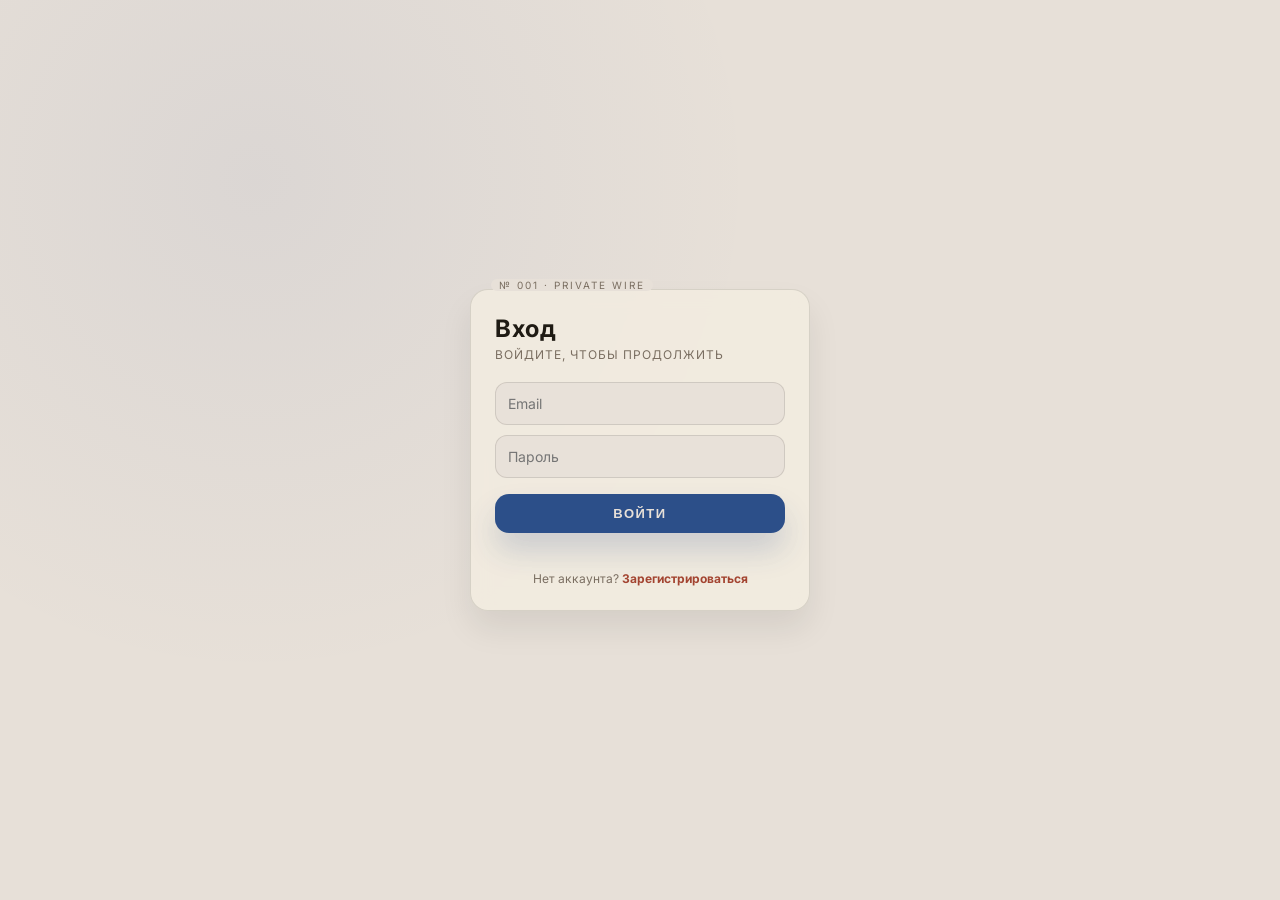
==== commit 46ebd79f: "Add files via upload" ====
--- a/index.html
+++ b/index.html
@@ -5,7 +5,7 @@
 <meta name="viewport" content="width=device-width, initial-scale=1.0, maximum-scale=1.0, user-scalable=no, viewport-fit=cover">
 <title>Messenger Slygram</title>
 <link rel="preconnect" href="https://fonts.googleapis.com">
-<link href="https://fonts.googleapis.com/css2?family=Special+Elite&family=JetBrains+Mono:wght@400;500;700&display=swap" rel="stylesheet">
+<link href="https://fonts.googleapis.com/css2?family=Inter:wght@400;500;600;700;800&display=swap" rel="stylesheet">
 <link rel="stylesheet" href="css/css_style.css">
 </head>
 <body>
@@ -33,7 +33,7 @@
           <div class="avatar" id="myAvatar">?</div>
           <div class="name" id="myName">...</div>
         </div>
-        <button id="settingsBtn" class="iconBtn topIconBtn" title="Настройки">⚙️</button>
+        <button id="settingsBtn" class="iconBtn topIconBtn" title="Настройки"><svg class="icon-svg" width="18" height="18" viewBox="0 0 24 24" fill="none" stroke="currentColor" stroke-width="1.8" stroke-linecap="round" stroke-linejoin="round"><path d="M12 15.5a3.5 3.5 0 1 0 0-7 3.5 3.5 0 0 0 0 7Z"/><path d="M19.4 15a1.65 1.65 0 0 0 .33 1.82l.06.06a2 2 0 1 1-2.83 2.83l-.06-.06a1.65 1.65 0 0 0-1.82-.33 1.65 1.65 0 0 0-1 1.51V21a2 2 0 1 1-4 0v-.09a1.65 1.65 0 0 0-1-1.51 1.65 1.65 0 0 0-1.82.33l-.06.06a2 2 0 1 1-2.83-2.83l.06-.06a1.65 1.65 0 0 0 .33-1.82 1.65 1.65 0 0 0-1.51-1H3a2 2 0 1 1 0-4h.09a1.65 1.65 0 0 0 1.51-1 1.65 1.65 0 0 0-.33-1.82l-.06-.06a2 2 0 1 1 2.83-2.83l.06.06a1.65 1.65 0 0 0 1.82.33H9a1.65 1.65 0 0 0 1-1.51V3a2 2 0 1 1 4 0v.09a1.65 1.65 0 0 0 1 1.51 1.65 1.65 0 0 0 1.82-.33l.06-.06a2 2 0 1 1 2.83 2.83l-.06.06a1.65 1.65 0 0 0-.33 1.82V9a1.65 1.65 0 0 0 1.51 1H21a2 2 0 1 1 0 4h-.09a1.65 1.65 0 0 0-1.51 1Z"/></svg></button>
       </div>
       <div id="storyRow" class="storyRow">
         <div class="storyBubble ownStory" id="storyAddBubble">
@@ -43,8 +43,11 @@
         <div id="storyList" class="storyList"></div>
       </div>
       <div id="searchBox">
-        <input id="searchInput" placeholder="🔍 Поиск людей и чатов...">
-        <button id="openGroupModalBtn" class="iconBtn topIconBtn" title="Создать группу/канал">＋</button>
+        <div class="searchFieldWrap">
+          <svg class="icon-svg searchFieldIcon" width="16" height="16" viewBox="0 0 24 24" fill="none" stroke="currentColor" stroke-width="1.8" stroke-linecap="round" stroke-linejoin="round"><path d="M11 19a8 8 0 1 0 0-16 8 8 0 0 0 0 16Z"/><path d="m21 21-4.3-4.3"/></svg>
+          <input id="searchInput" placeholder="Поиск людей и чатов">
+        </div>
+        <button id="openGroupModalBtn" class="iconBtn topIconBtn" title="Создать группу/канал"><svg class="icon-svg" width="17" height="17" viewBox="0 0 24 24" fill="none" stroke="currentColor" stroke-width="1.8" stroke-linecap="round" stroke-linejoin="round"><path d="M12 5v14M5 12h14"/></svg></button>
       </div>
       <div class="tabs">
         <div class="tab active" data-tab="chats">Чаты</div>
@@ -132,6 +135,11 @@
       <option value="nord">🧊 Норд</option>
       <option value="rose">🌷 Розовый кварц</option>
       <option value="lava">🌋 Лава</option>
+      <option value="mono">⚪ Монохром</option>
+      <option value="forest">🌲 Лес</option>
+      <option value="candy">🍬 Конфета</option>
+      <option value="coffee">☕ Кофе</option>
+      <option value="aurora">🌌 Аврора</option>
     </select>
 
     <div class="settingsToggleRow">
@@ -167,6 +175,28 @@
       </label>
     </div>
 
+    <div class="settingsToggleRow">
+      <div>
+        <div class="settingsToggleTitle">Уведомления браузера</div>
+        <div class="settingsToggleHint">Всплывающее системное уведомление, пока вкладка открыта в фоне</div>
+      </div>
+      <label class="switchToggle">
+        <input type="checkbox" id="browserNotifToggle">
+        <span class="switchTrack"></span>
+      </label>
+    </div>
+
+    <div class="settingsToggleRow">
+      <div>
+        <div class="settingsToggleTitle">Компактный режим</div>
+        <div class="settingsToggleHint">Меньше отступов в переписке</div>
+      </div>
+      <label class="switchToggle">
+        <input type="checkbox" id="compactModeToggle">
+        <span class="switchTrack"></span>
+      </label>
+    </div>
+
     <div class="modalErr" id="settingsErr"></div>
     <button class="dangerBtn" id="settingsLogoutBtn">Выйти из аккаунта</button>
   </div>
@@ -174,18 +204,33 @@
 
 <!-- Модальное окно создания группы/канала -->
 <div class="modalOverlay" id="groupModal">
-  <div class="modalBox" style="max-width: 480px;">
-    <h2 style="margin-top:0;">Создать группу или канал</h2>
+  <div class="modalBox profileModalBox">
+    <div class="modalHeader">
+      <div>
+        <h2>Новая группа</h2>
+        <p class="modalSubtitle">Группа или канал — участники и оформление</p>
+      </div>
+      <button class="iconBtn closeBtn" id="groupModalCloseXBtn" aria-label="Закрыть">×</button>
+    </div>
+    <div class="profileTop">
+      <div class="avatar" id="groupAvatarPreview">?</div>
+      <div class="profileMeta">
+        <button type="button" id="groupUploadAvatarBtn" class="smallBtn">Фото</button>
+        <button type="button" id="groupRemoveAvatarBtn" class="smallBtn secondaryBtn">Убрать</button>
+      </div>
+    </div>
     <label>Название</label>
-    <input id="groupNameInput" maxlength="40" placeholder="Название" style="width:100%; padding:8px 10px; border:2px solid var(--ink); background:var(--paper); color:var(--ink); border-radius:10px; margin-bottom:10px;">
+    <input id="groupNameInput" maxlength="40" placeholder="Название">
+    <label>Описание</label>
+    <textarea id="groupDescInput" maxlength="150" placeholder="Пара слов о группе или канале..."></textarea>
     <label>Тип</label>
-    <select id="groupTypeSelect" style="width:100%; padding:8px 10px; border:2px solid var(--ink); background:var(--paper); color:var(--ink); border-radius:10px; margin-bottom:10px;">
+    <select id="groupTypeSelect">
       <option value="group">Группа</option>
       <option value="channel">Канал</option>
     </select>
     <label>Участники</label>
-    <div id="groupMemberList" style="max-height:200px; overflow-y:auto; background:var(--paper); border:2px solid var(--ink); border-radius:12px; padding:10px; margin-bottom:10px;"></div>
-    <div class="modalErr" id="groupErr" style="margin-bottom:10px;"></div>
+    <div id="groupMemberList" class="modalListBox"></div>
+    <div class="modalErr" id="groupErr"></div>
     <div class="row2">
       <button class="close" id="groupCloseBtn">Отмена</button>
       <button class="save" id="groupCreateSaveBtn">Создать</button>
@@ -195,52 +240,89 @@
 
 <!-- Модальное окно просмотра чужого/своего профиля -->
 <div class="modalOverlay" id="userProfileModal">
-  <div class="modalBox" style="text-align: center;">
-    <div class="bannerImg viewBanner" id="viewUserBanner"></div>
-    <div class="avatar" id="viewUserAvatar" style="width: 70px; height: 70px; font-size: 28px; margin: 0 auto 12px; display: flex; align-items: center; justify-content: center;">?</div>
-    <h2 id="viewUsername" style="margin-bottom: 6px;">@username</h2>
-    <div id="viewUserStatus" style="font-size: 11px; color: var(--muted); margin-bottom: 16px; text-transform: uppercase;">Офлайн</div>
-    <div id="viewFeaturedChannel" style="display:none; justify-content: space-between; align-items: center; background: var(--wire); color: var(--paper); border: 1px solid rgba(255,255,255,.12); border-radius: 10px; padding: 10px 12px; font-size: 13px; margin-bottom: 12px; cursor: pointer;"></div>
-    
-    <label style="text-align: left; display: block; margin-bottom: 4px;">Описание</label>
-    <div id="viewUserBio" style="background: var(--paper); border: 2px solid var(--ink); padding: 10px; font-size: 13px; text-align: left; min-height: 44px; word-break: break-word; margin-bottom: 12px;">—</div>
-
-    <!-- Блок каналов пользователя -->
-    <label style="text-align: left; display: block; margin-bottom: 4px;">Каналы пользователя</label>
-    <div id="viewUserChannels" style="background: var(--paper); border: 2px solid var(--ink); padding: 8px; font-size: 13px; text-align: left; max-height: 100px; overflow-y: auto; margin-bottom: 16px;">
-      <span style="color: var(--muted);">Нет каналов</span>
-    </div>
-
-    <div class="row2">
-      <button class="close" id="userProfileCloseBtn">Закрыть</button>
-      <button class="save" id="userProfileMessageBtn">✉️ Написать</button>
-    </div>
-    <button id="userProfileRemoveFriendBtn" class="dangerBtn">Удалить чат</button>
+  <div class="modalBox profileViewBox">
+    <button class="iconBtn closeBtn profileViewCloseBtn" id="userProfileCloseBtn" aria-label="Закрыть"><svg class="icon-svg" width="16" height="16" viewBox="0 0 24 24" fill="none" stroke="currentColor" stroke-width="2" stroke-linecap="round" stroke-linejoin="round"><path d="M18 6 6 18M6 6l12 12"/></svg></button>
+    <div class="profileViewBanner bannerImg viewBanner" id="viewUserBanner"></div>
+    <div class="profileViewHead">
+      <div class="avatar profileViewAvatar" id="viewUserAvatar">?</div>
+      <h2 id="viewUsername">@username</h2>
+      <div id="viewUserStatus" class="profileViewStatus">Офлайн</div>
+    </div>
+
+    <div class="profileViewActions">
+      <button class="profileActionBtn" id="userProfileMessageBtn">
+        <svg class="icon-svg" width="18" height="18" viewBox="0 0 24 24" fill="none" stroke="currentColor" stroke-width="1.8" stroke-linecap="round" stroke-linejoin="round"><rect x="2" y="4" width="20" height="16" rx="3"/><path d="m3 6.5 9 6 9-6"/></svg>
+        <span>Написать</span>
+      </button>
+    </div>
+
+    <div id="viewFeaturedChannel" class="profileFeaturedCard"></div>
+
+    <div class="profileInfoCard">
+      <label>Описание</label>
+      <div id="viewUserBio">—</div>
+    </div>
+
+    <div class="profileInfoCard">
+      <label>Каналы пользователя</label>
+      <div id="viewUserChannels">
+        <span class="profileEmptyHint">Нет каналов</span>
+      </div>
+    </div>
+
+    <button id="userProfileRemoveFriendBtn" class="dangerBtn profileDangerBtn">
+      <svg class="icon-svg" width="14" height="14" viewBox="0 0 24 24" fill="none" stroke="currentColor" stroke-width="1.8" stroke-linecap="round" stroke-linejoin="round" style="vertical-align:-2px; margin-right:6px;"><path d="M3 6h18"/><path d="M8 6V4a2 2 0 0 1 2-2h4a2 2 0 0 1 2 2v2m3 0-1 14a2 2 0 0 1-2 2H7a2 2 0 0 1-2-2L4 6h16Z"/></svg>Удалить чат
+    </button>
   </div>
 </div>
 
 <div class="modalOverlay" id="groupInfoModal">
-  <div class="modalBox" style="text-align: left;">
-    <div style="display:flex; align-items:center; gap:12px; margin-bottom:14px;">
+  <div class="modalBox profileModalBox" style="text-align: left;">
+    <div style="display:flex; align-items:center; gap:12px; margin-bottom:10px;">
       <div class="avatar" id="giAvatar" style="width:56px; height:56px; font-size:22px; display:flex; align-items:center; justify-content:center; flex-shrink:0;"></div>
-      <div style="min-width:0;">
+      <div style="min-width:0; flex:1;">
         <h2 id="giName" style="margin:0; font-size:16px; word-break:break-word;"></h2>
         <div id="giType" style="font-size:11px; color:var(--muted); text-transform:uppercase; letter-spacing:1px;"></div>
       </div>
-    </div>
+      <button id="giEditBtn" class="iconBtn topIconBtn" title="Редактировать" style="display:none; flex-shrink:0;"></button>
+    </div>
+    <div id="giDescView" style="font-size:12.5px; color:var(--muted); margin-bottom:12px; word-break:break-word; line-height:1.4;"></div>
+
+    <div id="giEditPanel" style="display:none; margin-bottom:14px;">
+      <div class="profileTop" style="margin-bottom:10px;">
+        <div class="avatar" id="giEditAvatarPreview"></div>
+        <div class="profileMeta">
+          <button type="button" id="giEditUploadAvatarBtn" class="smallBtn">Фото</button>
+          <button type="button" id="giEditRemoveAvatarBtn" class="smallBtn secondaryBtn">Убрать</button>
+        </div>
+      </div>
+      <label>Название</label>
+      <input id="giEditNameInput" maxlength="40">
+      <label>Описание</label>
+      <textarea id="giEditDescInput" maxlength="150" placeholder="Пара слов о группе или канале..."></textarea>
+      <div class="modalErr" id="giEditErr"></div>
+      <div class="row2">
+        <button class="close" id="giEditCancelBtn">Отмена</button>
+        <button class="save" id="giEditSaveBtn">Сохранить</button>
+      </div>
+    </div>
+
     <label>Участники (<span id="giMemberCount">0</span>)</label>
-    <div id="giMemberList" style="background:var(--paper); border:2px solid var(--ink); border-radius:10px; padding:8px; max-height:180px; overflow-y:auto; margin-bottom:10px;"></div>
-    <div style="font-size:10px; color:var(--muted); margin:-4px 0 8px;">👑 владелец · 🛡️ админ — может писать в канал и управлять участниками</div>
+    <div id="giMemberList" class="modalListBox"></div>
+    <div class="giHint">
+      <svg class="icon-svg" width="12" height="12" viewBox="0 0 24 24" fill="none" stroke="currentColor" stroke-width="1.8" stroke-linecap="round" stroke-linejoin="round"><path d="m3 18 1.4-8.6L9 13l3-8 3 8 4.6-3.6L21 18Z"/><path d="M4 21h16"/></svg> владелец ·
+      <svg class="icon-svg" width="12" height="12" viewBox="0 0 24 24" fill="none" stroke="currentColor" stroke-width="1.8" stroke-linecap="round" stroke-linejoin="round"><path d="M12 22s7.5-3.6 7.5-9.5V5.3L12 2 4.5 5.3v7.2C4.5 18.4 12 22 12 22Z"/></svg> админ — может писать в канал и управлять участниками
+    </div>
     <div id="giAddMemberWrap" style="margin-bottom:10px; display:none;">
       <label>Добавить участника</label>
-      <div id="giAddMemberList" style="background:var(--paper); border:2px solid var(--ink); border-radius:10px; padding:8px; max-height:140px; overflow-y:auto;"></div>
+      <div id="giAddMemberList" class="modalListBox"></div>
     </div>
     <div class="modalErr" id="giErr"></div>
     <div class="row2">
       <button class="close" id="giLeaveBtn">Покинуть</button>
       <button class="save" id="giCloseBtn">Закрыть</button>
     </div>
-    <button id="giDeleteBtn" style="width:100%; margin-top:8px; padding:10px; border:2px solid var(--ink); background:var(--stamp); color:var(--paper); font-weight:700; cursor:pointer; border-radius:10px; display:none; box-shadow:3px 3px 0 var(--ink);">Удалить безвозвратно</button>
+    <button id="giDeleteBtn" class="dangerBtnSolid" style="display:none;">Удалить безвозвратно</button>
   </div>
 </div>
 
@@ -271,8 +353,8 @@
     <div id="storyViewerMeta" style="font-size:13px; color:var(--muted); margin-bottom:12px;"></div>
     <div id="storyActionRow">
       <input id="storyReplyInput" placeholder="Ответить на историю..." autocomplete="off">
-      <button id="storyLikeBtn" class="storyIconBtn" title="Нравится">❤</button>
-      <button id="storySendReplyBtn" class="storyIconBtn" title="Отправить">➤</button>
+      <button id="storyLikeBtn" class="storyIconBtn" title="Нравится"><svg class="icon-svg" width="18" height="18" viewBox="0 0 24 24" fill="none" stroke="currentColor" stroke-width="1.8" stroke-linecap="round" stroke-linejoin="round"><path d="M20.8 4.6a5.5 5.5 0 0 0-7.8 0L12 5.6l-1-1a5.5 5.5 0 0 0-7.8 7.8l1 1L12 21l7.8-7.6 1-1a5.5 5.5 0 0 0 0-7.8Z"/></svg></button>
+      <button id="storySendReplyBtn" class="storyIconBtn" title="Отправить"><svg class="icon-svg" width="18" height="18" viewBox="0 0 24 24" fill="none" stroke="currentColor" stroke-width="1.8" stroke-linecap="round" stroke-linejoin="round"><path d="m3 11 18-8-8 18-2.5-7.5L3 11Z"/></svg></button>
     </div>
     <button class="close" id="storyViewerCloseBtn" style="width:100%; margin-top:10px;">Закрыть</button>
   </div>
@@ -282,7 +364,9 @@
 <input type="file" id="stickerFileInput" accept="image/*" style="display:none;">
 <input type="file" id="avatarFileInput" accept="image/*" style="display:none;">
 <input type="file" id="bannerFileInput" accept="image/*" style="display:none;">
-<input type="file" id="storyFileInput" accept="image/*" style="display:none;">
+<input type="file" id="storyFileInput" accept="image/*" style="display:none;">
+<input type="file" id="groupAvatarFileInput" accept="image/*" style="display:none;">
+<input type="file" id="giAvatarFileInput" accept="image/*" style="display:none;">
 
 <!-- Библиотеки Firebase -->
 <script src="https://www.gstatic.com/firebasejs/10.12.2/firebase-app-compat.js"></script>
--- a/css/css_style.css
+++ b/css/css_style.css
@@ -15,6 +15,7 @@
     --me-text: #F1E7DC;
     --spring: cubic-bezier(.34, 1.56, .64, 1);
     --glide: cubic-bezier(.22, 1, .36, 1);
+    --font-main: 'Inter', -apple-system, BlinkMacSystemFont, 'Segoe UI', Roboto, 'Helvetica Neue', Arial, sans-serif;
   }
 
   body.theme-dark {
@@ -168,8 +169,84 @@
     --me-bg: #241C42;
     --me-text: #EFEBFF;
   }
+  body.theme-mono {
+    --paper: #FAFAFA;
+    --paper2: #EFEFEF;
+    --surface: #F2F2F2;
+    --surface-alt: #E8E8E8;
+    --surface-border: rgba(20,20,20,.14);
+    --ink: #161616;
+    --wire: #3A3A3A;
+    --stamp: #161616;
+    --muted: #6E6E6E;
+    --msg-me: #1E1E1E;
+    --msg-me-text: #FAFAFA;
+    --me-bg: #E4E4E4;
+    --me-text: #161616;
+  }
+  body.theme-forest {
+    --paper: #0E1A12;
+    --paper2: #16261A;
+    --surface: #17281B;
+    --surface-alt: #122015;
+    --surface-border: rgba(178,224,181,.14);
+    --ink: #DFF2DE;
+    --wire: #4F9D5C;
+    --stamp: #A8D96B;
+    --muted: #7FA085;
+    --msg-me: #2E6B41;
+    --msg-me-text: #EFFAEC;
+    --me-bg: #16281A;
+    --me-text: #DFF2DE;
+  }
+  body.theme-candy {
+    --paper: #FFF6FB;
+    --paper2: #FDEAF6;
+    --surface: #FFF0F8;
+    --surface-alt: #FCE5F3;
+    --surface-border: rgba(216,90,181,.16);
+    --ink: #4A1B3D;
+    --wire: #B15FD1;
+    --stamp: #FF7EB6;
+    --muted: #A97FA4;
+    --msg-me: #C767D6;
+    --msg-me-text: #FFF7FD;
+    --me-bg: #F4D9F1;
+    --me-text: #4A1B3D;
+  }
+  body.theme-coffee {
+    --paper: #F4ECE2;
+    --paper2: #E8DBC8;
+    --surface: #EFE2D2;
+    --surface-alt: #E3D4BF;
+    --surface-border: rgba(75,48,26,.15);
+    --ink: #3B2A1A;
+    --wire: #8A5A34;
+    --stamp: #B5651D;
+    --muted: #8B7355;
+    --msg-me: #6E4726;
+    --msg-me-text: #FBF3E8;
+    --me-bg: #D9C4A6;
+    --me-text: #3B2A1A;
+  }
+  body.theme-aurora {
+    --paper: #0B1026;
+    --paper2: #131B3B;
+    --surface: #161F42;
+    --surface-alt: #101836;
+    --surface-border: rgba(140,210,255,.16);
+    --ink: #E4F1FF;
+    --wire: #6FD6C8;
+    --stamp: #B389F9;
+    --muted: #8C99C7;
+    --msg-me: #3E5FCB;
+    --msg-me-text: #F1F6FF;
+    --me-bg: #17204A;
+    --me-text: #E4F1FF;
+  }
 
   * { box-sizing: border-box; touch-action: manipulation; }
+  .icon-svg { display: block; flex-shrink: 0; }
   button, input, select, textarea {
     transition: background .18s ease, color .18s ease, border-color .18s ease, box-shadow .2s var(--glide), transform .18s var(--spring), opacity .18s ease;
     outline: none;
@@ -179,16 +256,16 @@
     box-shadow: 0 0 0 3px rgba(92,143,229,.28);
   }
   body {
-    margin: 0; font-family: 'JetBrains Mono', monospace;
+    margin: 0; font-family: var(--font-main);
     background: var(--paper);
-    background-image: repeating-linear-gradient(0deg, rgba(0,0,0,.025) 0px, rgba(0,0,0,.025) 1px, transparent 1px, transparent 3px);
     color: var(--ink); height: 100vh; height: 100dvh; overflow: hidden;
     user-select: none;
+    -webkit-font-smoothing: antialiased;
   }
   body.theme-dark, body.theme-matrix, body.theme-cyber, body.theme-sunset, body.theme-ocean, body.theme-autumn {
     background: var(--paper);
   }
-  h1, .tab { font-family: 'Special Elite', monospace; }
+  h1, .tab { font-family: var(--font-main); font-weight: 700; }
   #app { display: flex; height: 100vh; height: 100dvh; width: 100vw; overflow: hidden; background: var(--paper); }
 
   /* ---------- Auth ---------- */
@@ -201,8 +278,8 @@
     border: 1px solid var(--surface-border); box-shadow: 0 18px 32px rgba(0,0,0,.08); position: relative;
     border-radius: 18px;
     background: color-mix(in srgb, var(--surface) 82%, transparent);
-    backdrop-filter: blur(22px) saturate(170%);
-    -webkit-backdrop-filter: blur(22px) saturate(170%);
+    backdrop-filter: blur(10px);
+    -webkit-backdrop-filter: blur(10px);
     animation: modalPop .4s var(--spring) both;
   }
   .authBox::before {
@@ -214,7 +291,7 @@
   .authBox p { color: var(--muted); font-size: 12px; margin: 0 0 20px; text-transform: uppercase; letter-spacing: 1px; }
   .authBox input {
     width: 100%; padding: 12px; margin-bottom: 10px; border: 1px solid var(--surface-border);
-    background: color-mix(in srgb, var(--paper) 88%, transparent); color: var(--ink); font-size: 14px; font-family: 'JetBrains Mono', monospace;
+    background: color-mix(in srgb, var(--paper) 88%, transparent); color: var(--ink); font-size: 14px; font-family: var(--font-main);
     border-radius: 12px;
   }
   .authBox input:focus { outline: 3px solid var(--wire); outline-offset: 1px; }
@@ -240,7 +317,7 @@
   #me .meInfo { display: flex; align-items: center; gap: 12px; min-width: 0; }
   #me .avatar { width: 48px; height: 48px; font-size: 17px; flex-shrink: 0; border-radius: 14px; border: 1px solid var(--surface-border); transition: transform .2s var(--spring); }
   #me:active .avatar { transform: scale(.94); }
-  #me .name { font-weight: 700; font-family: 'Special Elite', monospace; color: var(--ink); letter-spacing: 0.5px; flex: 1; min-width: 0; overflow: hidden; text-overflow: ellipsis; white-space: nowrap; }
+  #me .name { font-weight: 700; font-family: var(--font-main); color: var(--ink); letter-spacing: 0.2px; flex: 1; min-width: 0; overflow: hidden; text-overflow: ellipsis; white-space: nowrap; }
   .topIconBtn { width: 38px; height: 38px; border-radius: 12px; border: 1px solid var(--surface-border); background: var(--surface); color: var(--ink); font-size: 16px; cursor: pointer; flex-shrink: 0; display: inline-flex; align-items: center; justify-content: center; box-shadow: 0 8px 16px rgba(0,0,0,.05); transition: transform .16s var(--spring); }
   .topIconBtn:active { transform: scale(.88); }
 
@@ -249,7 +326,11 @@
   .storyRow .storyList { display: contents; }
   .storyBubble { width: 60px; min-width: 60px; display: flex; flex-direction: column; align-items: center; gap: 4px; cursor: pointer; }
   .storyBubbleFrame { width: 54px; height: 54px; border-radius: 50%; padding: 2px; background: var(--surface-border); transition: transform .2s var(--spring); position: relative; }
-  .storyBubbleFrame.unseen { background: linear-gradient(135deg, var(--wire), var(--stamp)); }
+  .storyBubbleFrame.unseen { background: linear-gradient(135deg, var(--wire), var(--stamp)); animation: storyGlow 2.4s ease-in-out infinite; }
+  @keyframes storyGlow {
+    0%, 100% { box-shadow: 0 0 0 0 color-mix(in srgb, var(--wire) 35%, transparent); }
+    50% { box-shadow: 0 0 10px 2px color-mix(in srgb, var(--stamp) 45%, transparent); }
+  }
   .storyBubble.ownStory .storyBubbleFrame { background: var(--surface-border); }
   .storyBubbleImg { width: 100%; height: 100%; border-radius: 50%; background: var(--surface); background-size: cover; background-position: center; background-repeat: no-repeat; }
   .storyAddPlus { position: absolute; inset: 0; display: flex; align-items: center; justify-content: center; font-size: 20px; font-weight: 700; color: var(--muted); background: var(--surface-alt); border-radius: 50%; }
@@ -258,20 +339,27 @@
   .storyBubble.ownStory .storyLabel { color: var(--ink); font-weight: 700; }
   .storyBubble:active .storyBubbleFrame { transform: scale(.9); }
 
-  .tabs { display: flex; gap: 8px; padding: 12px 16px 10px; background: color-mix(in srgb, var(--surface-alt) 94%, transparent); border-bottom: 1px solid var(--surface-border); }
-  .tab { flex: 1; text-align: center; padding: 10px 0; font-size: 12px; color: var(--muted); cursor: pointer; text-transform: uppercase; letter-spacing: .8px; border-radius: 16px; border: 1px solid transparent; transition: color .2s ease, background .25s var(--spring), border-color .2s ease, transform .2s var(--spring); }
-  .tab.active { color: var(--ink); background: var(--surface); border-color: var(--surface-border); box-shadow: 0 10px 20px rgba(0,0,0,.04); transform: scale(1.03); }
-  .tab:active { transform: scale(.95); }
-
-  #searchBox, #addFriendBox, #createGroupBar { padding: 12px 16px; display: flex; gap: 10px; align-items: center; }
+  .tabs { display: flex; gap: 2px; padding: 2px 16px 0; background: transparent; border-bottom: 1px solid var(--surface-border); }
+  .tab { flex: 1; text-align: center; padding: 9px 0 10px; font-size: 11.5px; font-weight: 600; color: var(--muted); cursor: pointer; text-transform: uppercase; letter-spacing: .6px; border-radius: 0; border: none; position: relative; transition: color .2s ease, transform .2s var(--spring); }
+  .tab::after { content: ""; position: absolute; left: 18%; right: 18%; bottom: 0; height: 2px; border-radius: 2px 2px 0 0; background: var(--wire); opacity: 0; transform: scaleX(.4); transition: opacity .2s ease, transform .22s var(--spring); }
+  .tab.active { color: var(--ink); }
+  .tab.active::after { opacity: 1; transform: scaleX(1); }
+  .tab:active { transform: scale(.97); }
+
+  #searchBox, #addFriendBox, #createGroupBar { padding: 10px 16px; display: flex; gap: 8px; align-items: center; }
   #searchBox { border-bottom: 1px solid var(--surface-border); }
-  #searchBox input, #addFriendBox input { flex: 1; min-width: 0; padding: 12px 14px; border: 1px solid var(--surface-border); background: var(--surface); color: var(--ink); font-size: 13px; font-family: 'JetBrains Mono', monospace; border-radius: 14px; }
-  #addFriendBox button, #createGroupBtn, #openGroupModalBtn {
+  .searchFieldWrap { flex: 1; min-width: 0; position: relative; display: flex; align-items: center; }
+  .searchFieldIcon { position: absolute; left: 12px; color: var(--muted); pointer-events: none; }
+  #searchBox #searchInput { padding-left: 36px; }
+  #searchBox input, #addFriendBox input { flex: 1; min-width: 0; padding: 9px 12px; border: 1px solid transparent; background: color-mix(in srgb, var(--surface-alt) 75%, transparent); color: var(--ink); font-size: 12.5px; font-family: var(--font-main); border-radius: 12px; transition: background .18s ease, border-color .18s ease, box-shadow .18s ease; }
+  #searchBox input:focus, #addFriendBox input:focus { background: var(--surface); border-color: var(--surface-border); box-shadow: 0 0 0 3px rgba(92,143,229,.14); }
+  #addFriendBox button, #createGroupBtn {
     padding: 12px 14px; border: none; background: var(--wire); color: var(--paper);
     cursor: pointer; font-size: 12px; font-weight: 700; text-transform: uppercase;
     flex-shrink: 0; white-space: nowrap; border-radius: 16px;
     box-shadow: 0 16px 34px rgba(36,64,125,.16);
   }
+  #openGroupModalBtn { background: var(--wire); color: var(--paper); border-color: transparent; box-shadow: 0 12px 26px rgba(36,64,125,.16); }
   #addFriendBox button:hover, #openGroupModalBtn:hover { transform: translateY(-1px); background: color-mix(in srgb, var(--wire) 90%, var(--surface)); }
   #addFriendBox button:active, #openGroupModalBtn:active { transform: translateY(1px) scale(.97); box-shadow: 0 10px 20px rgba(36,64,125,.18); }
 
@@ -291,19 +379,24 @@
   .avatar {
     width: 48px; height: 48px; background: var(--wire); color: var(--paper);
     border: 2px solid var(--surface-border); display: flex; align-items: center; justify-content: center;
-    font-weight: 700; font-size: 17px; flex-shrink: 0; font-family: 'Special Elite', monospace;
+    font-weight: 700; font-size: 17px; flex-shrink: 0; font-family: var(--font-main); font-weight: 700;
     background-size: cover; background-position: center; border-radius: 14px; position: relative;
   }
   .onlineStatus { width: 11px; height: 11px; background: #2ecc71; border: 2px solid var(--surface-alt); border-radius: 50%; position: absolute; bottom: -2px; right: -2px; box-shadow: 0 0 0 2px rgba(46,204,113,.25); }
 
   .rowInfo { flex: 1; min-width: 0; }
-  .rowInfo .n { font-size: 14px; font-weight: 700; overflow: hidden; text-overflow: ellipsis; white-space: nowrap; }
+  .rowInfo .n { font-size: 14px; font-weight: 700; overflow: hidden; text-overflow: ellipsis; white-space: nowrap; display: flex; align-items: center; gap: 4px; }
+  .rowMuteIcon { color: var(--muted); display: inline-flex; flex-shrink: 0; opacity: .75; }
   .rowInfo .s { font-size: 11.5px; color: var(--muted); white-space: nowrap; overflow: hidden; text-overflow: ellipsis; letter-spacing: .2px; margin-top: 2px; }
   .rowInfo .s.online { color: #2ecc71; text-transform: uppercase; font-size: 11px; letter-spacing: .5px; font-weight: 700; }
   .rowMeta { display: flex; flex-direction: column; align-items: flex-end; gap: 6px; flex-shrink: 0; align-self: stretch; justify-content: center; }
   .rowMeta .rowTime { font-size: 10.5px; color: var(--muted); white-space: nowrap; }
   .rowUnreadDot { width: 10px; height: 10px; border-radius: 50%; background: var(--stamp); display: none; box-shadow: 0 0 0 3px color-mix(in srgb, var(--stamp) 20%, transparent); }
-  .rowUnreadDot.show { display: block; animation: modalPop .3s var(--spring) both; }
+  .rowUnreadDot.show { display: block; animation: modalPop .3s var(--spring) both, dotGlow 2s ease-in-out .3s infinite; }
+  @keyframes dotGlow {
+    0%, 100% { box-shadow: 0 0 0 3px color-mix(in srgb, var(--stamp) 20%, transparent); }
+    50% { box-shadow: 0 0 8px 3px color-mix(in srgb, var(--stamp) 45%, transparent); }
+  }
   .reqBtns { display: flex; gap: 4px; flex-shrink: 0; }
   .reqBtns button {
     border: none; padding: 6px 10px; font-size: 12px; cursor: pointer; font-weight: 700;
@@ -329,7 +422,7 @@
   #storyActionRow { display: flex; align-items: center; gap: 8px; }
   #storyReplyInput {
     flex: 1; min-width: 0; padding: 12px 16px; border: 1px solid var(--surface-border);
-    background: var(--surface); color: var(--ink); font-size: 13px; font-family: 'JetBrains Mono', monospace;
+    background: var(--surface); color: var(--ink); font-size: 13px; font-family: var(--font-main);
     border-radius: 22px; box-shadow: inset 0 0 0 1px rgba(28,26,22,.05);
   }
   #storyReplyInput:focus { box-shadow: 0 0 0 3px rgba(92,143,229,.28); }
@@ -353,15 +446,17 @@
   #chatTopBar { position: absolute; top: 0; left: 0; right: 0; z-index: 15; display: flex; flex-direction: column; }
   #chatHeader {
     padding: 12px 16px; border-bottom: 1px solid var(--surface-border); font-weight: 700; display: flex; align-items: center; justify-content: space-between;
-    background: var(--surface-alt);
-    background: color-mix(in srgb, var(--surface-alt) 58%, transparent);
-    backdrop-filter: blur(20px) saturate(180%);
-    -webkit-backdrop-filter: blur(20px) saturate(180%);
+    background: color-mix(in srgb, var(--surface-alt) 65%, transparent);
+    backdrop-filter: blur(12px);
+    -webkit-backdrop-filter: blur(12px);
     letter-spacing: .5px; gap: 10px; position: relative; z-index: 5;
     border-radius: 0 0 18px 18px;
   }
   .hdrMain { display: flex; align-items: center; gap: 10px; min-width: 0; flex: 1; }
-  #chatHeader .sub { font-size: 11px; color: var(--stamp); text-transform: uppercase; letter-spacing: 1px; font-weight: 700; min-height: 14px; display: flex; align-items: center; gap: 4px; }
+  #chatHeader .sub { font-size: 11px; color: var(--muted); text-transform: none; letter-spacing: .2px; font-weight: 500; min-height: 14px; display: flex; align-items: center; gap: 5px; transition: color .2s ease; }
+  #chatHeader .sub.typing { color: var(--wire); font-weight: 600; text-transform: none; }
+  #chatHeader .sub.online { color: #2FAE55; font-weight: 600; }
+  #chatHeader .sub.online::before { content: ""; width: 6px; height: 6px; border-radius: 50%; background: #2FAE55; box-shadow: 0 0 0 3px color-mix(in srgb, #2FAE55 22%, transparent); flex-shrink: 0; }
   #chatHeader .hdrText { display: flex; flex-direction: column; min-width: 0; overflow: hidden; }
   #chatHeader .hdrText > div:first-child { overflow: hidden; text-overflow: ellipsis; white-space: nowrap; }
   .chatHeaderIconBtn { width: 34px; height: 34px; border-radius: 12px; border: 1px solid var(--surface-border); background: var(--surface); color: var(--ink); font-size: 14px; cursor: pointer; display: inline-flex; align-items: center; justify-content: center; box-shadow: 0 8px 16px rgba(0,0,0,.05); transition: transform .16s var(--spring), background .18s ease; }
@@ -370,40 +465,45 @@
 
   #chatSearchPanel {
     display: none; padding: 10px 14px;
-    background: var(--surface-alt);
-    background: color-mix(in srgb, var(--surface-alt) 60%, transparent);
-    backdrop-filter: blur(18px) saturate(170%);
-    -webkit-backdrop-filter: blur(18px) saturate(170%);
+    background: color-mix(in srgb, var(--surface-alt) 97%, transparent);
+    backdrop-filter: blur(10px); -webkit-backdrop-filter: blur(10px);
     border-bottom: 1px solid var(--surface-border); gap: 10px;
   }
-  #chatSearchPanel.show { display: flex; animation: slideDown .22s var(--glide) both; }
-  #chatSearchPanel input { flex: 1; min-width: 0; padding: 10px 12px; border: 1px solid var(--surface-border); background: var(--surface); color: var(--ink); font-family: 'JetBrains Mono', monospace; font-size: 13px; border-radius: 14px; box-shadow: inset 0 0 0 1px rgba(28,26,22,.04); }
+  #chatSearchPanel.show { display: flex; animation: slideDown .24s var(--glide) both; }
+  #chatSearchPanel input { flex: 1; min-width: 0; padding: 10px 12px; border: 1px solid var(--surface-border); background: var(--surface); color: var(--ink); font-family: var(--font-main); font-size: 13px; border-radius: 14px; box-shadow: inset 0 0 0 1px rgba(28,26,22,.04); }
   #chatSearchPanel button { border: none; background: var(--surface); color: var(--ink); cursor: pointer; padding: 6px 10px; flex-shrink: 0; border-radius: 14px; box-shadow: inset 0 0 0 1px rgba(28,26,22,.06); }
 
   #pinnedBar {
-    padding: 10px 14px;
-    background: var(--surface-alt);
-    background: color-mix(in srgb, var(--surface-alt) 60%, transparent);
-    backdrop-filter: blur(18px) saturate(170%);
-    -webkit-backdrop-filter: blur(18px) saturate(170%);
-    border-bottom: 1px solid var(--surface-border); font-size: 12px; display: none; justify-content: space-between; align-items: center; cursor: pointer; gap: 10px;
+    padding: 9px 14px;
+    background: color-mix(in srgb, var(--surface-alt) 94%, transparent);
+    backdrop-filter: blur(12px); -webkit-backdrop-filter: blur(12px);
+    border-bottom: 1px solid var(--surface-border); font-size: 12px; display: none; align-items: center; cursor: pointer; gap: 10px;
     border-radius: 0 0 18px 18px;
   }
-  #pinnedBar.show { display: flex; animation: slideDown .22s var(--glide) both; }
-  #pinnedBar .pinText { white-space: nowrap; overflow: hidden; text-overflow: ellipsis; flex: 1; min-width: 0; }
-  #pinnedBar button { border: none; background: var(--surface); color: var(--ink); cursor: pointer; font-size: 10px; padding: 5px 10px; flex-shrink: 0; border-radius: 12px; box-shadow: inset 0 0 0 1px rgba(28,26,22,.06); }
-
-  @keyframes slideDown { 0% { opacity: 0; transform: translateY(-8px); } 100% { opacity: 1; transform: translateY(0); } }
+  #pinnedBar.show { display: flex; animation: slideDown .24s var(--glide) both; }
+  #pinnedBar .pinIconWrap { color: var(--wire); flex-shrink: 0; display: flex; }
+  #pinnedBar .pinTicks { display: flex; flex-direction: column; gap: 3px; flex-shrink: 0; align-self: stretch; justify-content: center; }
+  #pinnedBar .pinDot { width: 3px; height: 14px; border-radius: 2px; background: var(--surface-border); transition: background .2s ease, height .2s var(--spring); }
+  #pinnedBar .pinDot.active { background: var(--wire); }
+  #pinnedBar .pinTextWrap { flex: 1; min-width: 0; display: flex; flex-direction: column; gap: 1px; }
+  #pinnedBar .pinCount { font-size: 10px; color: var(--wire); text-transform: uppercase; letter-spacing: .5px; font-weight: 700; }
+  #pinnedBar .pinText { white-space: nowrap; overflow: hidden; text-overflow: ellipsis; color: var(--ink); }
+  #pinnedBar button { border: none; background: var(--surface); color: var(--ink); cursor: pointer; font-size: 10px; padding: 7px; flex-shrink: 0; border-radius: 12px; box-shadow: inset 0 0 0 1px rgba(28,26,22,.06); display: inline-flex; align-items: center; justify-content: center; }
+  #pinnedBar button:hover { background: color-mix(in srgb, var(--stamp) 12%, var(--surface)); }
+  #pinnedBar button:active { transform: scale(.88); }
+
+  @keyframes slideDown { 0% { opacity: 0; transform: translateY(-8px); filter: blur(3px); } 100% { opacity: 1; transform: translateY(0); filter: blur(0); } }
 
   #noChatSelected { flex: 1; display: flex; align-items: center; justify-content: center; color: var(--muted); font-size: 13px; text-transform: uppercase; letter-spacing: 2px; text-align: center; padding: 20px; }
-  #messages { flex: 1; overflow-y: auto; padding: 26px 18px 18px; padding-top: 100px; display: flex; flex-direction: column; gap: 12px; position: relative; }
+  #messages { flex: 1; overflow-y: auto; overflow-anchor: auto; overscroll-behavior: contain; padding: 26px 18px 18px; padding-top: 100px; display: flex; flex-direction: column; gap: 10px; position: relative; }
+  .olderLoadingIndicator { align-self: center; font-size: 10.5px; color: var(--muted); text-transform: uppercase; letter-spacing: .8px; padding: 6px 12px; background: var(--surface); border-radius: 12px; margin-bottom: 4px; animation: fadeIn .2s ease both; }
 
   #scrollDownBtn {
     position: absolute; right: 22px; bottom: 20px; width: 44px; height: 44px; border-radius: 50%;
     border: 1px solid var(--surface-border); background: var(--surface);
     background: color-mix(in srgb, var(--surface) 85%, transparent);
-    backdrop-filter: blur(14px) saturate(160%);
-    -webkit-backdrop-filter: blur(14px) saturate(160%);
+    backdrop-filter: blur(8px);
+    -webkit-backdrop-filter: blur(8px);
     box-shadow: 0 10px 30px rgba(0,0,0,.08); cursor: pointer; display: none; align-items: center; justify-content: center;
     font-size: 18px; color: var(--ink); z-index: 8;
     animation: msgIn .28s var(--glide) both;
@@ -418,17 +518,21 @@
   }
   #scrollDownBtn .unreadDot.show { display: flex; }
 
+  .msgRow { display: flex; width: 100%; }
+  .msgRow.me { justify-content: flex-end; }
+  .msgRow.other { justify-content: flex-start; }
   .msgWrap { display: flex; flex-direction: column; max-width: 76%; }
-  .msgWrap.me { align-self: flex-end; align-items: flex-end; transform-origin: bottom right; }
-  .msgWrap.other { align-self: flex-start; align-items: flex-start; transform-origin: bottom left; }
+  .msgWrap.me { align-items: flex-end; transform-origin: bottom right; }
+  .msgWrap.other { align-items: flex-start; transform-origin: bottom left; }
   .msgWrap.msgEnter { animation: msgIn .38s var(--spring) both; }
   .msg { touch-action: pan-y; }
+  .msg::after { content: ""; display: table; clear: both; }
   @keyframes msgIn {
     0%   { opacity: 0; transform: translateY(20px) scale(.88); }
     100% { opacity: 1; transform: translateY(0) scale(1); }
   }
   .msg {
-    padding: 14px 16px; font-size: 14px; line-height: 1.6; word-break: break-word;
+    padding: 9px 14px 8px; font-size: 14px; line-height: 1.5; word-break: break-word;
     background: var(--surface); border: 1px solid var(--surface-border); position: relative; cursor: pointer;
     max-width: 100%; user-select: text; border-radius: 24px; box-shadow: 0 14px 28px rgba(0,0,0,.06);
     transition: transform .18s var(--spring), box-shadow .2s ease;
@@ -436,26 +540,54 @@
   .msg:hover { transform: translateY(-2px); box-shadow: 0 18px 34px rgba(0,0,0,.08); }
   .msg:active { transform: scale(.985); }
   .msg.highlight { border-color: var(--stamp) !important; box-shadow: 0 0 24px rgba(178,58,46,.24); }
-  .msg.me { background: var(--msg-me); color: var(--msg-me-text); box-shadow: 0 16px 30px rgba(27,58,140,.18); border-radius: 24px 24px 6px 24px; }
-  .msg.other { background: var(--surface-alt); color: var(--ink); box-shadow: 0 14px 26px rgba(28,26,22,.1); border-radius: 24px 24px 24px 6px; }
-  .msg img { max-width: 100%; max-height: 240px; display: block; border: 1px solid var(--surface-border); margin-bottom: 8px; border-radius: 16px; cursor: zoom-in; object-fit: contain; }
+  /* ---------- Свечение сообщений (лёгкая версия: box-shadow вместо filter:blur,
+     который на слабых GPU создаёт отдельный растровый слой на каждый пузырь) ---------- */
+  .msg.me { background: var(--msg-me); color: var(--msg-me-text); border-radius: 24px 24px 6px 24px; box-shadow: 0 16px 30px rgba(27,58,140,.18), 0 0 18px -4px color-mix(in srgb, var(--msg-me) 55%, transparent); }
+  .msg.other { background: var(--surface-alt); color: var(--ink); border-radius: 24px 24px 24px 6px; box-shadow: 0 14px 26px rgba(28,26,22,.1), 0 0 14px -6px color-mix(in srgb, var(--wire) 30%, transparent); }
+  .msg img:not(.twemoji) { max-width: 100%; max-height: 240px; display: block; border: 1px solid var(--surface-border); margin-bottom: 8px; border-radius: 16px; cursor: zoom-in; object-fit: contain; }
   .msg audio { max-width: 100%; margin-bottom: 8px; }
-  .msg .t { font-size: 11px; opacity: .7; margin-top: 8px; display: flex; justify-content: flex-end; align-items: center; gap: 4px; text-transform: uppercase; letter-spacing: .8px; }
-  .msg .ticks { font-weight: bold; font-size: 11px; }
+  .msg .bubbleText { white-space: pre-wrap; }
+  /* Время отправки "подтягивается" к последней строке текста и не увеличивает
+     высоту сообщения — плавающий элемент вместо отдельного полноширинного блока */
+  .msg .t {
+    float: right; clear: none; display: inline-flex; align-items: center; gap: 3px;
+    font-size: 10.5px; opacity: .62; margin: 3px 0 -2px 8px; padding-top: 3px;
+    text-transform: uppercase; letter-spacing: .5px; white-space: nowrap; user-select: none;
+  }
+  .msg .ticks { display: inline-flex; align-items: center; }
+  .msg .ticks .icon-svg { width: 13px; height: 13px; }
+  .msg.me .ticks .icon-svg[stroke] { stroke: currentColor; }
+  /* Сообщения только с картинкой/стикером: время красиво лежит поверх медиа */
+  .msg:has(> img.chatImage) .t,
+  .msg:has(> img.chatSticker) .t {
+    float: none; position: absolute; right: 20px; bottom: 18px; margin: 0;
+    background: rgba(0,0,0,.5); color: #fff; padding: 3px 8px; border-radius: 12px; opacity: 1;
+    backdrop-filter: blur(4px);
+  }
+  .msg:has(> img.chatImage) { padding-bottom: 9px; }
   .chatEmpty { padding: 18px 16px; margin: 0 auto; max-width: 420px; text-align: center; border: 1px dashed var(--surface-border); border-radius: 18px; background: var(--surface-alt); color: var(--muted); font-size: 13px; }
 
   .msgActions {
-    display: none; position: absolute; top: -18px; right: 10px; align-items: center;
+    display: none; position: absolute; bottom: calc(100% + 8px); align-items: center;
     background: var(--surface);
     background: color-mix(in srgb, var(--surface) 85%, transparent);
-    backdrop-filter: blur(14px) saturate(170%);
-    -webkit-backdrop-filter: blur(14px) saturate(170%);
+    backdrop-filter: blur(8px);
+    -webkit-backdrop-filter: blur(8px);
     border: 1px solid var(--surface-border);
-    gap: 3px; z-index: 10; padding: 5px;
+    gap: 3px; z-index: 20; padding: 5px;
     box-shadow: 0 10px 26px rgba(0,0,0,.14);
     border-radius: 14px;
-  }
-  .msg:hover .msgActions, .msg:active .msgActions { display: flex; animation: modalPop .2s var(--spring) both; }
+    max-width: min(280px, 84vw);
+    flex-wrap: wrap;
+  }
+  /* Меню растёт от той стороны, к которой прижат пузырь — иначе на узких
+     сообщениях у экрана оно вылезает за край или прячется под соседей. */
+  .msg.me .msgActions { right: 0; left: auto; }
+  .msg.other .msgActions { left: 0; right: auto; }
+  /* Если сверху не хватает места (сообщение у самого верха ленты) — меню
+     раскрывается вниз вместо того, чтобы обрезаться скроллом/шапкой. */
+  .msgActions.below { bottom: auto; top: calc(100% + 8px); }
+  .msg:hover .msgActions, .msgActions.show { display: flex; animation: modalPop .2s var(--spring) both; }
   .msgActions button {
     background: transparent; border: none; color: var(--ink); font-size: 13px; cursor: pointer;
     padding: 6px 8px; border-radius: 10px; min-width: 32px; min-height: 32px;
@@ -463,6 +595,8 @@
   }
   .msgActions button:hover { background: rgba(0,0,0,.08); }
   .msgActions button:active { transform: scale(.85); }
+  .msgActions .pinBtn.pinned { color: var(--wire); }
+  .msgActions .pinBtn.pinned .icon-svg { fill: color-mix(in srgb, var(--wire) 22%, transparent); }
 
   .twemoji { height: 1.15em; width: 1.15em; vertical-align: -0.2em; margin: 0 1px; }
 
@@ -472,6 +606,7 @@
     animation: heartPop .7s cubic-bezier(.17,.89,.32,1.49) forwards;
   }
   .heartBurst .twemoji { width: 100%; height: 100%; }
+  .heartBurst .icon-svg { width: 100%; height: 100%; color: #ff4d6d; }
   @keyframes heartPop {
     0%   { transform: translate(-50%, -50%) scale(0); opacity: 0; }
     30%  { transform: translate(-50%, -65%) scale(1.15); opacity: 1; }
@@ -492,8 +627,8 @@
     display: none; gap: 6px;
     background: var(--surface);
     background: color-mix(in srgb, var(--surface) 85%, transparent);
-    backdrop-filter: blur(14px) saturate(170%);
-    -webkit-backdrop-filter: blur(14px) saturate(170%);
+    backdrop-filter: blur(8px);
+    -webkit-backdrop-filter: blur(8px);
     border: 1px solid var(--surface-border); padding: 7px 11px; box-shadow: 0 14px 28px rgba(0,0,0,.1); margin-top: 4px;
     border-radius: 16px;
   }
@@ -509,19 +644,19 @@
     position: absolute; bottom: calc(100% + 10px); left: 0;
     background: var(--surface);
     background: color-mix(in srgb, var(--surface) 82%, transparent);
-    backdrop-filter: blur(22px) saturate(180%);
-    -webkit-backdrop-filter: blur(22px) saturate(180%);
+    backdrop-filter: blur(10px);
+    -webkit-backdrop-filter: blur(10px);
     border: 1px solid var(--surface-border);
     box-shadow: 0 20px 44px rgba(0,0,0,.18);
     padding: 10px; border-radius: 18px; z-index: 30;
     transform-origin: bottom left;
     transform: scale(.4) translateY(16px);
-    opacity: 0; pointer-events: none;
-    transition: transform .3s var(--spring), opacity .22s ease;
+    opacity: 0; pointer-events: none; filter: blur(6px);
+    transition: transform .3s var(--spring), opacity .22s ease, filter .22s ease;
   }
   #chatEmojiPickerPanel { display: grid; grid-template-columns: repeat(6, 1fr); gap: 6px; }
   .expressionPanel.show {
-    transform: scale(1) translateY(0); opacity: 1; pointer-events: auto;
+    transform: scale(1) translateY(0); opacity: 1; pointer-events: auto; filter: blur(0);
   }
   #chatEmojiPickerPanel span {
     font-size: 19px; cursor: pointer; text-align: center; padding: 5px; border-radius: 10px;
@@ -549,7 +684,10 @@
   .stickerGrid img:active { transform: scale(.92); }
   .stickerPanelEmpty { display: none; padding: 18px 12px; border: 1px dashed var(--surface-border); border-radius: 14px; color: var(--muted); }
 
-  .msg img.chatSticker { max-width: 160px; border-radius: 14px; background: transparent; box-shadow: none; }
+  .msg img.chatSticker { max-width: 160px; border: none; border-radius: 0; background: transparent; box-shadow: none; cursor: default; }
+  /* Стикеры не должны выглядеть как фото в пузыре сообщения — убираем сам пузырь,
+     оставляя стикер "парить" прозрачным PNG, как в Telegram */
+  .msg:has(> img.chatSticker) { background: transparent !important; border: none !important; box-shadow: none !important; padding: 0 !important; }
 
   /* ---------- Объединённая панель эмодзи/стикеров ---------- */
   .expressionPanel { width: 320px; display: grid; gap: 8px; }
@@ -568,8 +706,8 @@
     display: none; padding: 8px 14px;
     background: var(--surface-alt);
     background: color-mix(in srgb, var(--surface-alt) 65%, transparent);
-    backdrop-filter: blur(16px) saturate(170%);
-    -webkit-backdrop-filter: blur(16px) saturate(170%);
+    backdrop-filter: blur(8px);
+    -webkit-backdrop-filter: blur(8px);
     border-top: 1px solid var(--surface-border); justify-content: space-between; align-items: center; font-size: 12px; gap: 8px;
   }
   #replyBar.show { display: flex; animation: slideDown .2s var(--glide) both; }
@@ -579,17 +717,17 @@
     padding: 10px 12px; border-top: 1px solid var(--surface-border); display: flex; gap: 6px;
     background: var(--surface-alt);
     background: color-mix(in srgb, var(--surface-alt) 65%, transparent);
-    backdrop-filter: blur(20px) saturate(180%);
-    -webkit-backdrop-filter: blur(20px) saturate(180%);
+    backdrop-filter: blur(9px);
+    -webkit-backdrop-filter: blur(9px);
     align-items: center; border-radius: 18px 18px 0 0;
   }
-  #inputBar input[type=text] { flex: 1; min-width: 0; padding: 13px 16px; border: 1px solid var(--surface-border); background: var(--surface); color: var(--ink); font-size: 13.5px; font-family: 'JetBrains Mono', monospace; border-radius: 22px; box-shadow: inset 0 0 0 1px rgba(28,26,22,.05); }
-  #inputBar button { width: 42px; height: 42px; padding: 0; border: none; background: var(--stamp); color: var(--paper); font-weight: 700; font-size: 16px; cursor: pointer; box-shadow: 0 16px 28px rgba(163,68,49,.18); flex-shrink: 0; border-radius: 15px; display: inline-flex; align-items: center; justify-content: center; transition: transform .18s var(--spring), box-shadow .16s ease, background .2s ease, color .2s ease; }
+  #inputBar input[type=text] { flex: 1; min-width: 0; padding: 13px 16px; border: 1px solid var(--surface-border); background: var(--surface); color: var(--ink); font-size: 13.5px; font-family: var(--font-main); border-radius: 22px; box-shadow: inset 0 0 0 1px rgba(28,26,22,.05); }
+  #inputBar button { width: 42px; height: 42px; padding: 0; border: none; background: var(--stamp); color: var(--paper); font-weight: 700; font-size: 16px; cursor: pointer; box-shadow: 0 16px 28px rgba(163,68,49,.18), 0 0 16px -4px color-mix(in srgb, var(--stamp) 60%, transparent); flex-shrink: 0; border-radius: 15px; display: inline-flex; align-items: center; justify-content: center; transition: transform .18s var(--spring), box-shadow .16s ease, background .2s ease, color .2s ease; }
   #inputBar button:active { transform: scale(.9); box-shadow: 0 10px 18px rgba(163,68,49,.22); }
-  #inputBar button:hover { background: color-mix(in srgb, var(--stamp) 95%, var(--surface)); }
-  #inputBar .iconBtn { background: var(--surface); color: var(--ink); font-size: 16px; border-radius: 14px; transition: transform .18s var(--spring), background .2s ease, color .2s ease; }
+  #inputBar button:hover { background: color-mix(in srgb, var(--stamp) 95%, var(--surface)); box-shadow: 0 16px 28px rgba(163,68,49,.18), 0 0 22px -2px color-mix(in srgb, var(--stamp) 75%, transparent); }
+  #inputBar .iconBtn { background: var(--surface); color: var(--ink); font-size: 16px; border-radius: 14px; box-shadow: none; transition: transform .18s var(--spring), background .2s ease, color .2s ease, box-shadow .16s ease; }
   #inputBar .iconBtn:hover { transform: translateY(-1px); background: color-mix(in srgb, var(--surface) 95%, transparent); }
-  #inputBar .iconBtn:active { transform: scale(.88); }
+  #inputBar .iconBtn:active { transform: scale(.88); box-shadow: 0 0 14px -2px color-mix(in srgb, var(--stamp) 55%, transparent); }
   #inputBar .recActive { background: #e74c3c !important; color: white !important; animation: pulse 1s infinite; }
 
   @keyframes pulse { 0% { opacity: 1; transform: scale(1); } 50% { opacity: .55; transform: scale(1.08); } 100% { opacity: 1; transform: scale(1); } }
@@ -598,8 +736,8 @@
     display: none; padding: 8px 14px;
     background: var(--surface-alt);
     background: color-mix(in srgb, var(--surface-alt) 65%, transparent);
-    backdrop-filter: blur(16px) saturate(170%);
-    -webkit-backdrop-filter: blur(16px) saturate(170%);
+    backdrop-filter: blur(8px);
+    -webkit-backdrop-filter: blur(8px);
     border-top: 1px solid var(--surface-border); align-items: center; gap: 8px;
   }
   #imgPreviewBar.show { display: flex; animation: slideDown .2s var(--glide) both; }
@@ -641,21 +779,69 @@
   .modalOverlay.show { display: flex; animation: fadeIn .18s ease both; }
   .modalOverlay.show .modalBox { animation: modalPop .34s var(--spring) both; }
   @keyframes modalPop {
-    0%   { opacity: 0; transform: scale(.86) translateY(14px); }
-    100% { opacity: 1; transform: scale(1) translateY(0); }
+    0%   { opacity: 0; transform: scale(.86) translateY(14px); filter: blur(4px); }
+    100% { opacity: 1; transform: scale(1) translateY(0); filter: blur(0); }
   }
   .modalBox {
     background: var(--surface);
     background: color-mix(in srgb, var(--surface) 80%, transparent);
-    backdrop-filter: blur(26px) saturate(180%);
-    -webkit-backdrop-filter: blur(26px) saturate(180%);
+    backdrop-filter: blur(12px);
+    -webkit-backdrop-filter: blur(12px);
     border: 1px solid var(--surface-border); box-shadow: 0 30px 60px rgba(0,0,0,.28); padding: 20px; width: 380px; max-width: 100%; max-height: 90vh; overflow-y: auto; position: relative;
     border-radius: 22px;
   }
-  .modalBox h2 { margin: 0 0 14px; font-size: 18px; font-family: 'Special Elite', monospace; }
+  .modalBox h2 { margin: 0 0 14px; font-size: 18px; font-family: var(--font-main); font-weight: 700; }
   .modalBox label { font-size: 11px; color: var(--muted); text-transform: uppercase; letter-spacing: 1px; display: block; margin-bottom: 4px; margin-top: 10px; }
-  .modalBox input, .modalBox select { width: 100%; padding: 10px 12px; border: 1px solid var(--surface-border); background: var(--surface); color: var(--ink); font-size: 13px; font-family: 'JetBrains Mono', monospace; border-radius: 14px; box-shadow: inset 0 0 0 1px rgba(28,26,22,.05); }
-  .profileModalBox { max-width: 520px; }
+  .modalBox input, .modalBox select, .modalBox textarea { width: 100%; padding: 10px 12px; border: 1px solid var(--surface-border); background: var(--surface); color: var(--ink); font-size: 13px; font-family: var(--font-main); border-radius: 14px; box-shadow: inset 0 0 0 1px rgba(28,26,22,.05); margin-top: 6px; margin-bottom: 10px; }
+  .modalBox textarea { resize: vertical; min-height: 64px; font-family: inherit; }
+  .modalBox input:focus, .modalBox select:focus, .modalBox textarea:focus { border-color: var(--wire); box-shadow: 0 0 0 3px color-mix(in srgb, var(--wire) 18%, transparent); }
+  .modalListBox { background: var(--surface); border: 1px solid var(--surface-border); border-radius: 14px; padding: 8px; max-height: 180px; overflow-y: auto; margin-bottom: 10px; box-shadow: inset 0 0 0 1px rgba(28,26,22,.04); }
+  .profileModalBox { max-width: 520px; }
+
+  /* ---------- Просмотр чужого профиля: банер + аватар внахлёст, как в Telegram ---------- */
+  .profileViewBox { padding: 0 0 20px; width: 380px; overflow: hidden; text-align: center; }
+  .profileViewCloseBtn {
+    position: absolute; top: 12px; right: 12px; z-index: 3; width: 32px; height: 32px;
+    background: rgba(20,18,14,.42); color: #fff; border: none; border-radius: 50%;
+    backdrop-filter: blur(6px); display: flex; align-items: center; justify-content: center;
+  }
+  .profileViewCloseBtn:hover { background: rgba(20,18,14,.6); transform: translateY(-1px); }
+  .profileViewBanner { height: 140px; border-radius: 0; margin: 0; }
+  .profileViewHead { margin-top: -46px; padding: 0 20px; display: flex; flex-direction: column; align-items: center; position: relative; z-index: 2; }
+  .profileViewAvatar {
+    width: 92px; height: 92px; font-size: 34px; display: flex; align-items: center; justify-content: center;
+    border: 4px solid var(--surface); box-shadow: 0 10px 24px rgba(0,0,0,.22);
+    margin-bottom: 10px;
+  }
+  .profileViewHead h2 { margin: 0 0 4px; font-size: 18px; }
+  .profileViewStatus { font-size: 12.5px; color: var(--muted); display: flex; align-items: center; gap: 5px; }
+  .profileViewStatus.online { color: #2FAE55; font-weight: 600; }
+  .profileViewStatus.online::before { content: ""; width: 6px; height: 6px; border-radius: 50%; background: #2FAE55; box-shadow: 0 0 0 3px color-mix(in srgb, #2FAE55 22%, transparent); }
+
+  .profileViewActions { display: flex; justify-content: center; gap: 10px; margin: 16px 20px 4px; }
+  .profileActionBtn {
+    display: inline-flex; align-items: center; gap: 8px; padding: 10px 20px; border: none; cursor: pointer;
+    background: var(--wire); color: var(--paper); font-weight: 600; font-size: 13px; border-radius: 16px;
+    box-shadow: 0 14px 26px color-mix(in srgb, var(--wire) 30%, transparent);
+    transition: transform .18s var(--spring), box-shadow .2s ease;
+  }
+  .profileActionBtn:hover { transform: translateY(-1px); }
+  .profileActionBtn:active { transform: scale(.96); }
+
+  .profileFeaturedCard {
+    display: none; justify-content: space-between; align-items: center; margin: 14px 20px 0;
+    background: color-mix(in srgb, var(--wire) 10%, var(--surface)); border: 1px solid color-mix(in srgb, var(--wire) 24%, var(--surface-border));
+    color: var(--ink); border-radius: 14px; padding: 10px 14px; font-size: 13px; cursor: pointer;
+    transition: transform .16s var(--spring), background .18s ease;
+  }
+  .profileFeaturedCard:hover { transform: translateY(-1px); background: color-mix(in srgb, var(--wire) 16%, var(--surface)); }
+
+  .profileInfoCard { margin: 14px 20px 0; text-align: left; }
+  .profileInfoCard label { font-size: 10.5px; color: var(--muted); text-transform: uppercase; letter-spacing: .8px; display: block; margin-bottom: 6px; font-weight: 700; }
+  .profileInfoCard > div { background: var(--surface); border: 1px solid var(--surface-border); border-radius: 14px; padding: 11px 13px; font-size: 13px; min-height: 20px; max-height: 130px; overflow-y: auto; box-shadow: inset 0 0 0 1px rgba(28,26,22,.03); word-break: break-word; }
+  .profileEmptyHint { color: var(--muted); }
+
+  .dangerBtn.profileDangerBtn { margin: 18px 20px 0; width: calc(100% - 40px); }
   .bannerWrap { position: relative; margin: -4px -4px 16px; border-radius: 18px; overflow: hidden; height: 110px; background: linear-gradient(135deg, var(--wire), var(--stamp)); }
   .bannerImg { width: 100%; height: 100%; background-size: cover; background-position: center; }
   .bannerActions { position: absolute; right: 16px; bottom: 10px; display: flex; gap: 8px; }
@@ -729,3 +915,24 @@
   }
   .dangerBtn:hover { background: color-mix(in srgb, var(--stamp) 10%, transparent); }
   .dangerBtn:active { transform: scale(.97); }
+  .dangerBtnSolid {
+    width: 100%; margin-top: 8px; padding: 12px; border: none; border-radius: 14px; cursor: pointer;
+    background: var(--stamp); color: var(--paper); font-weight: 700; font-size: 12px; letter-spacing: .4px;
+    text-transform: uppercase; box-shadow: 0 14px 28px color-mix(in srgb, var(--stamp) 30%, transparent);
+    transition: transform .18s var(--spring), box-shadow .18s ease;
+  }
+  .dangerBtnSolid:hover { transform: translateY(-1px); }
+  .dangerBtnSolid:active { transform: scale(.97); }
+
+  .giHint { display: flex; align-items: center; flex-wrap: wrap; gap: 4px; font-size: 10px; color: var(--muted); margin: -4px 0 8px; }
+  .giHint .icon-svg { opacity: .8; }
+  .roleTagIcon { display: inline-flex; align-items: center; color: var(--stamp); }
+  .roleTagIcon .icon-svg { width: 13px; height: 13px; }
+
+  /* ---------- Компактный режим ---------- */
+  body.compactMode .msg { padding: 6px 11px 6px; }
+  body.compactMode .msgWrap { max-width: 82%; }
+  body.compactMode #messages { gap: 6px; padding-top: 92px; }
+  body.compactMode .row { padding: 9px 14px; margin: 0 8px 4px; }
+  body.compactMode .avatar { width: 40px; height: 40px; font-size: 14px; }
+  body.compactMode .storyRow { padding: 6px 16px 8px; }
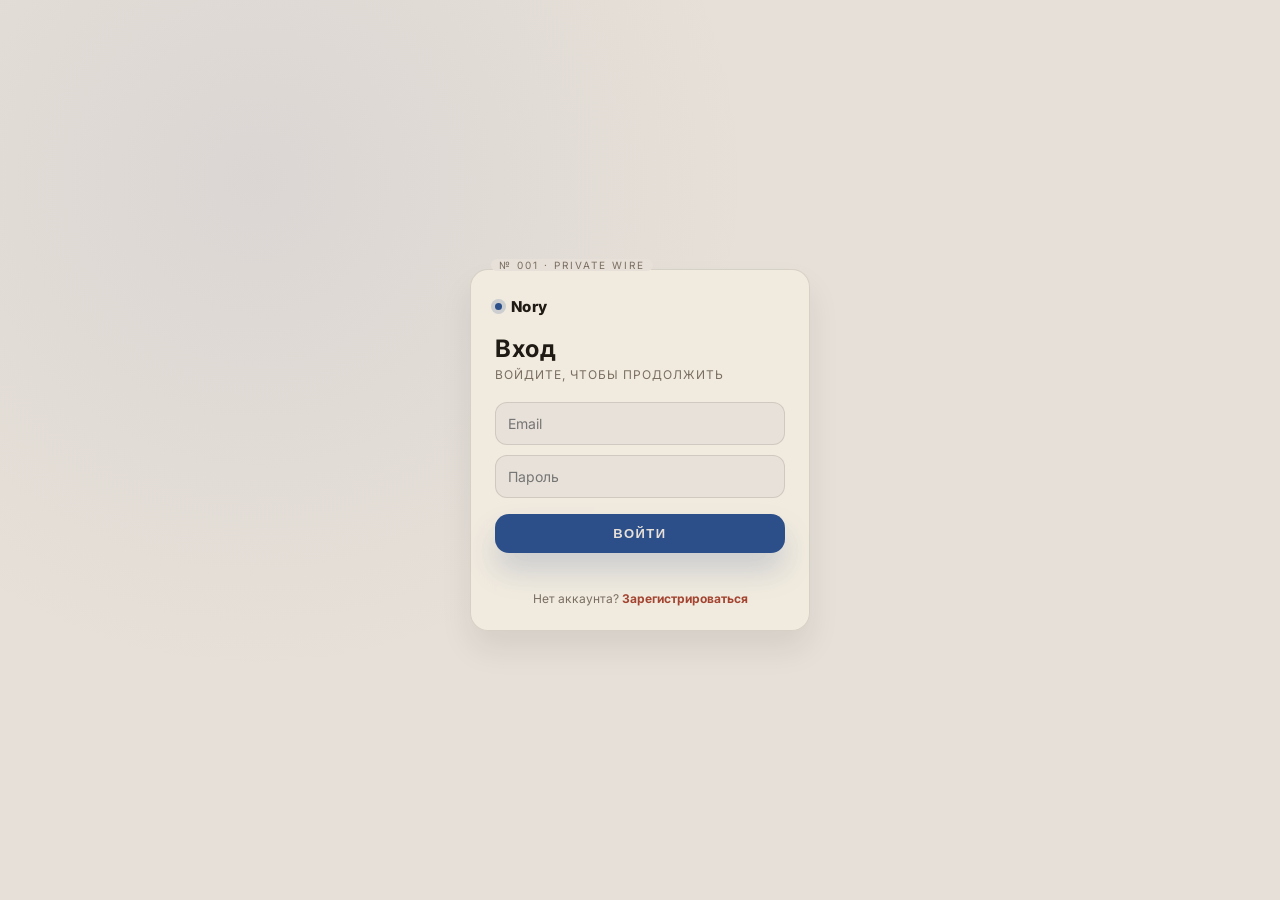
==== commit c4599722: "Add files via upload" ====
--- a/index.html
+++ b/index.html
@@ -3,7 +3,7 @@
 <head>
 <meta charset="UTF-8">
 <meta name="viewport" content="width=device-width, initial-scale=1.0, maximum-scale=1.0, user-scalable=no, viewport-fit=cover">
-<title>Messenger Slygram</title>
+<title>Nory</title>
 <link rel="preconnect" href="https://fonts.googleapis.com">
 <link href="https://fonts.googleapis.com/css2?family=Inter:wght@400;500;600;700;800&display=swap" rel="stylesheet">
 <link rel="stylesheet" href="css/css_style.css">
@@ -14,6 +14,7 @@
   <!-- AUTH -->
   <div id="authScreen">
     <div class="authBox">
+      <div class="brandLockup"><span class="brandDot"></span>Nory</div>
       <h1 id="authTitle">Вход</h1>
       <p id="authSubtitle">Войдите, чтобы продолжить</p>
       <input id="usernameInput" placeholder="Юзернейм (для регистрации)" style="display:none;">
@@ -28,6 +29,7 @@
   <!-- MAIN -->
   <div id="mainScreen">
     <div id="sidebar">
+      <div id="brandBar"><span class="brandDot"></span>Nory</div>
       <div id="me">
         <div class="meInfo">
           <div class="avatar" id="myAvatar">?</div>
@@ -63,7 +65,14 @@
 
 <div id="lightbox">
   <span id="lightboxClose">&times;</span>
+  <div id="lightboxCounter"></div>
   <img id="lightboxImg" src="" alt="Увеличенное изображение">
+  <div class="lightboxTapZones">
+    <div id="lightboxPrevZone"></div>
+    <div id="lightboxNextZone"></div>
+  </div>
+  <button id="lightboxPrev" class="lightboxNavBtn lightboxNavPrev" aria-label="Предыдущее">&#8249;</button>
+  <button id="lightboxNext" class="lightboxNavBtn lightboxNavNext" aria-label="Следующее">&#8250;</button>
 </div>
 
 <div class="modalOverlay" id="profileModal">
@@ -103,6 +112,9 @@
       <option value="">Нет</option>
     </select>
 
+    <label>Значок у ника</label>
+    <div class="colorPickerRow" id="badgeRow"></div>
+
     <div class="modalErr" id="profileErr"></div>
     <div class="profileActions">
       <button class="secondaryBtn close" id="profileCancelBtn">Отмена</button>
@@ -124,7 +136,7 @@
 
     <label>Тема оформления</label>
     <select id="themeSelect">
-      <option value="slygram">💜 Slygram</option>
+      <option value="slygram">💜 Nory</option>
       <option value="paper">📜 Бумага</option>
       <option value="dark">🌙 Ночная</option>
       <option value="matrix">🟢 Матрица</option>
@@ -139,7 +151,15 @@
       <option value="forest">🌲 Лес</option>
       <option value="candy">🍬 Конфета</option>
       <option value="coffee">☕ Кофе</option>
-      <option value="aurora">🌌 Аврора</option>
+      <option value="aurora">🌌 Аврора</option>
+      <option value="gold">🖤 Полночное золото</option>
+      <option value="mint">🌿 Мята</option>
+      <option value="amber">🟠 Янтарь</option>
+      <option value="galaxy">🌠 Галактика</option>
+      <option value="sakura">🌸 Сакура</option>
+      <option value="sakura2">🌸 Сакура 2.0</option>
+      <option value="frost">❄️ Айсберг</option>
+      <option value="crimson">🔴 Алая ночь</option>
     </select>
 
     <div class="settingsToggleRow">
@@ -197,6 +217,15 @@
       </label>
     </div>
 
+    <div class="settingsToggleRow">
+      <div>
+        <div class="settingsToggleTitle">Реакция по двойному тапу</div>
+        <div class="settingsToggleHint">Какой эмодзи ставится при двойном нажатии на сообщение</div>
+      </div>
+      <button id="dblTapReactionBtn" class="dblTapReactionPicker" title="Выбрать реакцию">❤️</button>
+    </div>
+    <div id="dblTapReactionGrid" class="dblTapReactionGrid"></div>
+
     <div class="modalErr" id="settingsErr"></div>
     <button class="dangerBtn" id="settingsLogoutBtn">Выйти из аккаунта</button>
   </div>
@@ -263,6 +292,11 @@
       <div id="viewUserBio">—</div>
     </div>
 
+    <div class="profileInfoCard" id="sharedMediaCard" style="display:none;">
+      <label>Общие медиа</label>
+      <div id="sharedMediaGrid" class="mediaGrid"></div>
+    </div>
+
     <div class="profileInfoCard">
       <label>Каналы пользователя</label>
       <div id="viewUserChannels">
@@ -307,6 +341,11 @@
       </div>
     </div>
 
+    <div class="profileInfoCard" id="giMediaCard" style="display:none;">
+      <label>Медиа</label>
+      <div id="giMediaGrid" class="mediaGrid"></div>
+    </div>
+
     <label>Участники (<span id="giMemberCount">0</span>)</label>
     <div id="giMemberList" class="modalListBox"></div>
     <div class="giHint">
@@ -339,24 +378,31 @@
   </div>
 </div>
 
-<div class="modalOverlay" id="storyViewerModal">
-  <div class="modalBox" style="max-width: 460px; text-align: center;">
-    <div id="storyViewerOwner" style="margin-bottom:10px; font-weight:700;"></div>
-    <div id="storyViewerStage" style="position:relative; width:100%; height:360px; margin-bottom:12px;">
-      <div class="storyProgressRow" id="storyProgressRow" style="position:absolute; top:10px; left:10px; right:10px; z-index:3;"></div>
-      <div id="storyViewerImg" style="width:100%; height:100%; background:#000; background-size:contain; background-position:center; background-repeat:no-repeat; border-radius:16px;"></div>
+<div class="modalOverlay storyViewerOverlay" id="storyViewerModal">
+  <div class="storyViewerFrame">
+    <div id="storyViewerStage">
+      <div id="storyViewerImg"></div>
+      <div class="storyProgressRow" id="storyProgressRow"></div>
+      <div class="storyViewerHeader">
+        <div class="storyViewerOwnerInfo">
+          <div class="avatar storyViewerAvatar" id="storyViewerAvatar"></div>
+          <div class="storyViewerOwnerText">
+            <div id="storyViewerOwner"></div>
+            <div id="storyViewerMeta"></div>
+          </div>
+        </div>
+        <button id="storyViewerCloseBtn" class="storyViewerCloseBtn" title="Закрыть"><svg class="icon-svg" width="16" height="16" viewBox="0 0 24 24" fill="none" stroke="currentColor" stroke-width="2.2" stroke-linecap="round" stroke-linejoin="round"><path d="M18 6 6 18M6 6l12 12"/></svg></button>
+      </div>
       <div class="storyTapZones">
         <div id="storyPrevZone"></div>
         <div id="storyNextZone"></div>
       </div>
-    </div>
-    <div id="storyViewerMeta" style="font-size:13px; color:var(--muted); margin-bottom:12px;"></div>
-    <div id="storyActionRow">
-      <input id="storyReplyInput" placeholder="Ответить на историю..." autocomplete="off">
-      <button id="storyLikeBtn" class="storyIconBtn" title="Нравится"><svg class="icon-svg" width="18" height="18" viewBox="0 0 24 24" fill="none" stroke="currentColor" stroke-width="1.8" stroke-linecap="round" stroke-linejoin="round"><path d="M20.8 4.6a5.5 5.5 0 0 0-7.8 0L12 5.6l-1-1a5.5 5.5 0 0 0-7.8 7.8l1 1L12 21l7.8-7.6 1-1a5.5 5.5 0 0 0 0-7.8Z"/></svg></button>
-      <button id="storySendReplyBtn" class="storyIconBtn" title="Отправить"><svg class="icon-svg" width="18" height="18" viewBox="0 0 24 24" fill="none" stroke="currentColor" stroke-width="1.8" stroke-linecap="round" stroke-linejoin="round"><path d="m3 11 18-8-8 18-2.5-7.5L3 11Z"/></svg></button>
-    </div>
-    <button class="close" id="storyViewerCloseBtn" style="width:100%; margin-top:10px;">Закрыть</button>
+      <div id="storyActionRow">
+        <input id="storyReplyInput" placeholder="Ответить на историю..." autocomplete="off">
+        <button id="storyLikeBtn" class="storyIconBtn" title="Нравится"><svg class="icon-svg" width="18" height="18" viewBox="0 0 24 24" fill="none" stroke="currentColor" stroke-width="1.8" stroke-linecap="round" stroke-linejoin="round"><path d="M20.8 4.6a5.5 5.5 0 0 0-7.8 0L12 5.6l-1-1a5.5 5.5 0 0 0-7.8 7.8l1 1L12 21l7.8-7.6 1-1a5.5 5.5 0 0 0 0-7.8Z"/></svg></button>
+        <button id="storySendReplyBtn" class="storyIconBtn" title="Отправить"><svg class="icon-svg" width="18" height="18" viewBox="0 0 24 24" fill="none" stroke="currentColor" stroke-width="1.8" stroke-linecap="round" stroke-linejoin="round"><path d="m3 11 18-8-8 18-2.5-7.5L3 11Z"/></svg></button>
+      </div>
+    </div>
   </div>
 </div>
 
--- a/css/css_style.css
+++ b/css/css_style.css
@@ -244,6 +244,126 @@
     --me-bg: #17204A;
     --me-text: #E4F1FF;
   }
+  body.theme-gold {
+    --paper: #0A0806;
+    --paper2: #171310;
+    --surface: #1C1712;
+    --surface-alt: #14100C;
+    --surface-border: rgba(212,175,55,.2);
+    --ink: #F5E6C8;
+    --wire: #D4AF37;
+    --stamp: #E8C468;
+    --muted: #A08B5F;
+    --msg-me: #8A6B1E;
+    --msg-me-text: #FFF6DE;
+    --me-bg: #1C1712;
+    --me-text: #F5E6C8;
+  }
+  body.theme-mint {
+    --paper: #F1FBF6;
+    --paper2: #E1F5EA;
+    --surface: #E9F8F0;
+    --surface-alt: #DEF3E7;
+    --surface-border: rgba(20,120,80,.16);
+    --ink: #103826;
+    --wire: #17A673;
+    --stamp: #0EC28C;
+    --muted: #5C9481;
+    --msg-me: #17A673;
+    --msg-me-text: #F1FFF8;
+    --me-bg: #CFF0E0;
+    --me-text: #103826;
+  }
+  body.theme-amber {
+    --paper: #1A1408;
+    --paper2: #241C0C;
+    --surface: #2A2110;
+    --surface-alt: #1F180B;
+    --surface-border: rgba(255,176,32,.18);
+    --ink: #FFE9C2;
+    --wire: #FFA726;
+    --stamp: #26C6A2;
+    --muted: #B89768;
+    --msg-me: #D4850F;
+    --msg-me-text: #FFF6E5;
+    --me-bg: #2A2110;
+    --me-text: #FFE9C2;
+  }
+  body.theme-galaxy {
+    --paper: #0A0620;
+    --paper2: #150B33;
+    --surface: #180D3B;
+    --surface-alt: #120930;
+    --surface-border: rgba(255,105,220,.18);
+    --ink: #F0E6FF;
+    --wire: #C24CF0;
+    --stamp: #FF6EC7;
+    --muted: #9482C4;
+    --msg-me: #8B2FD1;
+    --msg-me-text: #FBF2FF;
+    --me-bg: #1B0E40;
+    --me-text: #F0E6FF;
+  }
+  body.theme-sakura {
+    --paper: #FFF7F7;
+    --paper2: #FCEAEA;
+    --surface: #FDF0EF;
+    --surface-alt: #FBE5E3;
+    --surface-border: rgba(200,110,120,.18);
+    --ink: #4A2A2E;
+    --wire: #E08A9B;
+    --stamp: #8FAE8B;
+    --muted: #B08E92;
+    --msg-me: #E08A9B;
+    --msg-me-text: #FFF8F8;
+    --me-bg: #F7D9DD;
+    --me-text: #4A2A2E;
+  }
+  body.theme-sakura2 {
+    --paper: #1F1518;
+    --paper2: #2A1B1F;
+    --surface: #2E1E22;
+    --surface-alt: #251920;
+    --surface-border: rgba(240,180,190,.16);
+    --ink: #F7E4E6;
+    --wire: #E08A9B;
+    --stamp: #8FAE8B;
+    --muted: #B08A92;
+    --msg-me: #B85F72;
+    --msg-me-text: #FFF3F4;
+    --me-bg: #2A1B1F;
+    --me-text: #F7E4E6;
+  }
+  body.theme-frost {
+    --paper: #F2F9FD;
+    --paper2: #E1F0F8;
+    --surface: #E9F5FB;
+    --surface-alt: #DCEEF7;
+    --surface-border: rgba(30,110,160,.16);
+    --ink: #0F2C3D;
+    --wire: #2196C9;
+    --stamp: #63C7E8;
+    --muted: #5E8A9C;
+    --msg-me: #2196C9;
+    --msg-me-text: #F3FBFF;
+    --me-bg: #CDEBF7;
+    --me-text: #0F2C3D;
+  }
+  body.theme-crimson {
+    --paper: #170606;
+    --paper2: #260909;
+    --surface: #2E0A0A;
+    --surface-alt: #210707;
+    --surface-border: rgba(255,64,64,.2);
+    --ink: #FFE3DF;
+    --wire: #E5283D;
+    --stamp: #FF7A4A;
+    --muted: #C08484;
+    --msg-me: #B3122A;
+    --msg-me-text: #FFEDEB;
+    --me-bg: #2E0A0A;
+    --me-text: #FFE3DF;
+  }
 
   * { box-sizing: border-box; touch-action: manipulation; }
   .icon-svg { display: block; flex-shrink: 0; }
@@ -289,6 +409,10 @@
   }
   .authBox h1 { margin: 0 0 4px; font-size: 24px; letter-spacing: 1px; }
   .authBox p { color: var(--muted); font-size: 12px; margin: 0 0 20px; text-transform: uppercase; letter-spacing: 1px; }
+
+  .brandDot { width: 7px; height: 7px; border-radius: 50%; background: var(--wire); box-shadow: 0 0 0 4px color-mix(in srgb, var(--wire) 18%, transparent); flex-shrink: 0; }
+  .brandLockup { display: inline-flex; align-items: center; gap: 9px; font-size: 15px; font-weight: 800; letter-spacing: .3px; color: var(--ink); margin-bottom: 18px; }
+  #brandBar { display: flex; align-items: center; gap: 9px; padding: 14px 16px 2px; font-size: 13px; font-weight: 800; letter-spacing: .3px; color: var(--ink); }
   .authBox input {
     width: 100%; padding: 12px; margin-bottom: 10px; border: 1px solid var(--surface-border);
     background: color-mix(in srgb, var(--paper) 88%, transparent); color: var(--ink); font-size: 14px; font-family: var(--font-main);
@@ -344,7 +468,44 @@
   .tab::after { content: ""; position: absolute; left: 18%; right: 18%; bottom: 0; height: 2px; border-radius: 2px 2px 0 0; background: var(--wire); opacity: 0; transform: scaleX(.4); transition: opacity .2s ease, transform .22s var(--spring); }
   .tab.active { color: var(--ink); }
   .tab.active::after { opacity: 1; transform: scaleX(1); }
-  .tab:active { transform: scale(.97); }
+  .tab:active { transform: scale(.97); }
+  .tabBadge {
+    position: absolute; top: 3px; right: 14%; min-width: 16px; height: 16px; padding: 0 4px;
+    border-radius: 8px; background: var(--stamp); color: #fff; font-size: 9.5px; font-weight: 700;
+    display: flex; align-items: center; justify-content: center; line-height: 1;
+    box-shadow: 0 0 0 2px var(--surface), 0 2px 6px rgba(0,0,0,.25);
+    animation: modalPop .25s var(--spring) both;
+  }
+
+  .rowUnreadBadge {
+    min-width: 20px; height: 20px; padding: 0 6px; border-radius: 10px; background: var(--stamp); color: #fff;
+    font-size: 11px; font-weight: 700; display: flex; align-items: center; justify-content: center;
+    margin-top: 4px; margin-left: auto; box-shadow: 0 2px 8px rgba(0,0,0,.18);
+    animation: modalPop .25s var(--spring) both;
+  }
+
+  .nameBadge {
+    display: inline-flex; align-items: center; justify-content: center;
+    width: 15px; height: 15px; border-radius: 50%; flex-shrink: 0;
+    background: var(--badge-color, var(--wire)); color: #fff; margin-left: 4px; vertical-align: -2px;
+    animation: badgeGlow 2.4s ease-in-out infinite;
+  }
+  .nameBadge svg { width: 9px; height: 9px; }
+  @keyframes badgeGlow {
+    0%, 100% { box-shadow: 0 0 4px var(--badge-color, var(--wire)), 0 0 1px var(--badge-color, var(--wire)); }
+    50%      { box-shadow: 0 0 11px var(--badge-color, var(--wire)), 0 0 4px var(--badge-color, var(--wire)); }
+  }
+
+  .badgePickChip {
+    width: 34px; height: 34px; border-radius: 12px; border: 1px solid var(--surface-border);
+    background: var(--surface); color: var(--muted); cursor: pointer; display: inline-flex;
+    align-items: center; justify-content: center; margin: 6px 6px 0 0;
+    transition: transform .16s var(--spring), box-shadow .18s ease, background .18s ease, color .18s ease;
+  }
+  .badgePickChip:hover { transform: translateY(-1px); }
+  .badgePickChip:active { transform: scale(.88); }
+  .badgePickChip.picked { background: var(--badge-color, var(--wire)); color: #fff; box-shadow: 0 0 0 3px color-mix(in srgb, var(--badge-color, var(--wire)) 30%, transparent); }
+  .badgePickChip svg { width: 14px; height: 14px; }
 
   #searchBox, #addFriendBox, #createGroupBar { padding: 10px 16px; display: flex; gap: 8px; align-items: center; }
   #searchBox { border-bottom: 1px solid var(--surface-border); }
@@ -411,33 +572,67 @@
 
   .listSectionHeading { padding: 10px 20px 6px; font-size: 11px; color: var(--muted); text-transform: uppercase; letter-spacing: 1px; font-weight: 700; }
 
-  .storyProgressRow { display: flex; gap: 4px; margin-bottom: 10px; }
-  .storyProgressSeg { flex: 1; height: 3px; border-radius: 2px; background: rgba(255,255,255,.25); overflow: hidden; }
+  .storyProgressRow { position: absolute; top: 12px; left: 10px; right: 10px; z-index: 5; display: flex; gap: 4px; }
+  .storyProgressSeg { flex: 1; height: 3px; border-radius: 2px; background: rgba(255,255,255,.28); overflow: hidden; }
   .storyProgressSeg .fill { height: 100%; width: 0%; background: #fff; border-radius: 2px; }
   .storyProgressSeg.done .fill { width: 100%; transition: none; }
   .storyProgressSeg.active .fill { transition: width linear; }
   .storyTapZones { position: absolute; inset: 0; display: flex; z-index: 2; }
   .storyTapZones div { flex: 1; }
 
-  #storyActionRow { display: flex; align-items: center; gap: 8px; }
+  /* ---------- Полноэкранный просмотр историй, как в Telegram/Instagram ---------- */
+  .storyViewerOverlay { background: #000; backdrop-filter: none; -webkit-backdrop-filter: none; padding: 0; }
+  .storyViewerOverlay.show { animation: fadeIn .18s ease both; }
+  .storyViewerFrame {
+    position: relative; width: 100%; height: 100%; max-width: 460px;
+    background: #000; overflow: hidden;
+  }
+  .storyViewerOverlay.show .storyViewerFrame { animation: modalPop .3s var(--spring) both; }
+  #storyViewerStage { position: absolute; inset: 0; }
+  #storyViewerImg {
+    position: absolute; inset: 0; background: #000;
+    background-size: contain; background-position: center; background-repeat: no-repeat;
+  }
+  .storyViewerHeader { position: absolute; top: 24px; left: 12px; right: 12px; z-index: 5; display: flex; align-items: center; justify-content: space-between; gap: 10px; }
+  .storyViewerOwnerInfo { display: flex; align-items: center; gap: 9px; min-width: 0; }
+  .storyViewerAvatar { width: 32px; height: 32px; font-size: 13px; border: 1.5px solid rgba(255,255,255,.55); flex-shrink: 0; }
+  .storyViewerOwnerText { min-width: 0; }
+  #storyViewerOwner { font-size: 13px; font-weight: 700; color: #fff; overflow: hidden; text-overflow: ellipsis; white-space: nowrap; }
+  #storyViewerMeta { font-size: 11px; color: rgba(255,255,255,.68); overflow: hidden; text-overflow: ellipsis; white-space: nowrap; }
+  .storyViewerCloseBtn {
+    width: 32px; height: 32px; border-radius: 50%; border: none; flex-shrink: 0; cursor: pointer;
+    background: rgba(255,255,255,.16); color: #fff; display: flex; align-items: center; justify-content: center;
+    backdrop-filter: blur(6px); -webkit-backdrop-filter: blur(6px);
+    transition: transform .16s var(--spring), background .18s ease;
+  }
+  .storyViewerCloseBtn:hover { background: rgba(255,255,255,.28); transform: translateY(-1px); }
+  .storyViewerCloseBtn:active { transform: scale(.85); }
+
+  #storyActionRow { position: absolute; left: 12px; right: 12px; bottom: calc(14px + env(safe-area-inset-bottom)); z-index: 5; display: flex; align-items: center; gap: 8px; }
   #storyReplyInput {
-    flex: 1; min-width: 0; padding: 12px 16px; border: 1px solid var(--surface-border);
-    background: var(--surface); color: var(--ink); font-size: 13px; font-family: var(--font-main);
-    border-radius: 22px; box-shadow: inset 0 0 0 1px rgba(28,26,22,.05);
-  }
-  #storyReplyInput:focus { box-shadow: 0 0 0 3px rgba(92,143,229,.28); }
+    flex: 1; min-width: 0; padding: 12px 16px; border: 1px solid rgba(255,255,255,.3);
+    background: rgba(20,20,20,.4); color: #fff; font-size: 13px; font-family: var(--font-main);
+    border-radius: 22px; backdrop-filter: blur(10px); -webkit-backdrop-filter: blur(10px);
+  }
+  #storyReplyInput::placeholder { color: rgba(255,255,255,.62); }
+  #storyReplyInput:focus { box-shadow: 0 0 0 3px rgba(255,255,255,.22); }
   .storyIconBtn {
-    width: 42px; height: 42px; flex-shrink: 0; border: none; border-radius: 50%; cursor: pointer;
-    background: var(--surface); color: var(--ink); font-size: 17px; display: flex; align-items: center; justify-content: center;
-    transition: transform .18s var(--spring), background .18s ease, color .18s ease; box-shadow: 0 10px 20px rgba(0,0,0,.1);
-  }
-  #storySendReplyBtn { background: var(--stamp); color: var(--paper); }
-  .storyIconBtn:hover { transform: translateY(-1px); }
+    width: 40px; height: 40px; flex-shrink: 0; border: none; border-radius: 50%; cursor: pointer;
+    background: rgba(255,255,255,.16); color: #fff; font-size: 17px; display: flex; align-items: center; justify-content: center;
+    backdrop-filter: blur(8px); -webkit-backdrop-filter: blur(8px);
+    transition: transform .18s var(--spring), background .18s ease, color .18s ease;
+  }
+  #storySendReplyBtn { background: var(--stamp); color: #fff; }
+  .storyIconBtn:hover { transform: translateY(-1px); background: rgba(255,255,255,.28); }
+  #storySendReplyBtn:hover { background: color-mix(in srgb, var(--stamp) 85%, white); }
   .storyIconBtn:active { transform: scale(.88); }
+  @media (min-width: 721px) {
+    .storyViewerFrame { height: 92vh; max-height: 860px; border-radius: 20px; box-shadow: 0 40px 90px rgba(0,0,0,.55); }
+  }
   .storyToast {
-    position: absolute; bottom: 74px; left: 50%; transform: translateX(-50%);
+    position: absolute; bottom: 84px; left: 50%; transform: translateX(-50%);
     background: rgba(20,18,14,.82); color: #fff; padding: 7px 16px; border-radius: 20px; font-size: 12px;
-    z-index: 4; pointer-events: none; animation: modalPop .3s var(--spring) both, fadeOutToast 1.6s ease 1.1s forwards;
+    z-index: 6; pointer-events: none; animation: modalPop .3s var(--spring) both, fadeOutToast 1.6s ease 1.1s forwards;
   }
   @keyframes fadeOutToast { to { opacity: 0; transform: translate(-50%, 6px); } }
 
@@ -624,7 +819,7 @@
   .reactionPill.mine { background: var(--wire); color: var(--paper); border-color: transparent; }
 
   .emojiBar {
-    display: none; gap: 6px;
+    display: none; gap: 6px; flex-wrap: wrap; max-width: 236px;
     background: var(--surface);
     background: color-mix(in srgb, var(--surface) 85%, transparent);
     backdrop-filter: blur(8px);
@@ -633,9 +828,20 @@
     border-radius: 16px;
   }
   .emojiBar.show { display: flex; animation: modalPop .24s var(--spring) both; }
+  .emojiBar .emojiExtra { display: none; }
+  .emojiBar.expanded { max-width: 260px; max-height: 168px; overflow-y: auto; }
+  .emojiBar.expanded .emojiExtra { display: inline-flex; }
   .emojiBar span { cursor: pointer; font-size: 17px; transition: transform 0.18s var(--spring); }
   .emojiBar span:hover { transform: scale(1.25) translateY(-2px); }
   .emojiBar span:active { transform: scale(.85); }
+  .emojiBarMore {
+    display: inline-flex; align-items: center; justify-content: center;
+    width: 21px; height: 21px; border-radius: 8px; color: var(--wire);
+    background: color-mix(in srgb, var(--wire) 14%, transparent);
+    transition: transform .22s var(--spring), background .18s ease;
+  }
+  .emojiBarMore:hover { background: color-mix(in srgb, var(--wire) 24%, transparent); }
+  .emojiBarMore.open { transform: rotate(45deg); }
 
   /* ---------- Выдвижная панель эмодзи/стикеров над инпутом ---------- */
   .expressionWrapper { position: relative; display: inline-block; }
@@ -665,7 +871,8 @@
   #chatEmojiPickerPanel span:hover { transform: scale(1.25); background: var(--surface-alt); }
   #chatEmojiPickerPanel span:active { transform: scale(.85); }
 
-  .stickerPanelHeader { display: flex; align-items: center; gap: 8px; font-size: 13px; font-weight: 700; }
+  .stickerPanelHeader { display: flex; align-items: center; gap: 8px; font-size: 13px; font-weight: 700; margin-bottom: 10px; }
+  .stickerAddBtn { width: 24px; height: 24px; border-radius: 9px; flex-shrink: 0; }
   .smallBtn {
     width: 28px; height: 28px; border: none; background: var(--surface); color: var(--ink);
     border-radius: 12px; cursor: pointer; font-size: 16px; display: inline-flex;
@@ -728,7 +935,17 @@
   #inputBar .iconBtn { background: var(--surface); color: var(--ink); font-size: 16px; border-radius: 14px; box-shadow: none; transition: transform .18s var(--spring), background .2s ease, color .2s ease, box-shadow .16s ease; }
   #inputBar .iconBtn:hover { transform: translateY(-1px); background: color-mix(in srgb, var(--surface) 95%, transparent); }
   #inputBar .iconBtn:active { transform: scale(.88); box-shadow: 0 0 14px -2px color-mix(in srgb, var(--stamp) 55%, transparent); }
-  #inputBar .recActive { background: #e74c3c !important; color: white !important; animation: pulse 1s infinite; }
+  #inputBar .recActive { background: #e74c3c !important; color: white !important; animation: pulse 1s infinite; }
+
+  .sendMicSlot { position: relative; width: 42px; height: 42px; flex-shrink: 0; }
+  .sendMicSlot #voiceBtn, .sendMicSlot #sendBtn {
+    position: absolute; inset: 0; margin: 0;
+    transition: opacity .22s var(--glide), transform .22s var(--spring), background .2s ease, color .2s ease, box-shadow .16s ease;
+  }
+  .sendMicSlot #sendBtn { opacity: 0; transform: scale(.4) rotate(-60deg); pointer-events: none; }
+  .sendMicSlot #sendBtn.morphShow { opacity: 1; transform: scale(1) rotate(0); pointer-events: auto; }
+  .sendMicSlot #voiceBtn { opacity: 1; transform: scale(1) rotate(0); }
+  .sendMicSlot #voiceBtn.morphHide { opacity: 0; transform: scale(.4) rotate(60deg); pointer-events: none; }
 
   @keyframes pulse { 0% { opacity: 1; transform: scale(1); } 50% { opacity: .55; transform: scale(1.08); } 100% { opacity: 1; transform: scale(1); } }
 
@@ -755,8 +972,32 @@
   #lightbox { display: none; position: fixed; inset: 0; background: rgba(0,0,0,0.85); z-index: 100; align-items: center; justify-content: center; backdrop-filter: blur(8px); padding: 16px; }
   #lightbox.show { display: flex; animation: fadeIn .2s ease both; }
   #lightbox img { max-width: 100%; max-height: 90vh; border-radius: 12px; box-shadow: 0 0 40px rgba(0,0,0,.6); object-fit: contain; animation: modalPop .3s var(--spring) both; }
-  #lightboxClose { position: absolute; top: 16px; right: 20px; color: #fff; font-size: 32px; cursor: pointer; font-weight: bold; line-height: 1; transition: transform .16s var(--spring); }
+  #lightboxClose { position: absolute; top: 16px; right: 20px; color: #fff; font-size: 32px; cursor: pointer; font-weight: bold; line-height: 1; transition: transform .16s var(--spring); z-index: 5; }
   #lightboxClose:active { transform: scale(.85); }
+
+  #lightboxCounter {
+    position: absolute; top: 18px; left: 50%; transform: translateX(-50%);
+    color: #fff; font-size: 12px; font-weight: 600; letter-spacing: .4px;
+    background: rgba(255,255,255,.14); padding: 4px 12px; border-radius: 12px;
+    display: none; z-index: 5;
+  }
+
+  .lightboxTapZones { position: absolute; inset: 0; display: flex; z-index: 2; }
+  .lightboxTapZones div { flex: 1; }
+
+  .lightboxNavBtn {
+    position: absolute; top: 50%; transform: translateY(-50%);
+    width: 44px; height: 44px; border-radius: 50%; border: none;
+    background: rgba(255,255,255,.14); color: #fff; font-size: 26px; line-height: 1;
+    display: none; align-items: center; justify-content: center; cursor: pointer;
+    z-index: 4; transition: transform .16s var(--spring), background .18s ease;
+  }
+  .lightboxNavBtn:hover { background: rgba(255,255,255,.24); }
+  .lightboxNavBtn:active { transform: translateY(-50%) scale(.88); }
+  .lightboxNavPrev { left: 14px; }
+  .lightboxNavNext { right: 14px; }
+  #lightbox.multi .lightboxNavBtn { display: flex; }
+  #lightbox.multi #lightboxCounter { display: block; }
   @keyframes fadeIn { from { opacity: 0; } to { opacity: 1; } }
 
   #backBtn { display: none; background: var(--surface); border: 1px solid var(--surface-border); color: var(--ink); font-size: 14px; font-weight: bold; cursor: pointer; padding: 4px 10px; margin-right: 2px; flex-shrink: 0; border-radius: 12px; box-shadow: 0 8px 16px rgba(0,0,0,.08); transition: transform .16s var(--spring); }
@@ -769,10 +1010,49 @@
     body.chatOpen #chatArea { display: flex; }
     #backBtn { display: inline-block !important; }
     .msgWrap { max-width: 88%; }
-    #inputBar { padding: 6px 8px; gap: 4px; }
-    #inputBar input[type=text] { padding: 10px 12px; font-size: 13px; }
-    #inputBar button { width: 38px; height: 38px; font-size: 14px; }
-    #inputBar .iconBtn { font-size: 14px; }
+    #inputBar { padding: 8px 10px; gap: 6px; }
+    #inputBar input[type=text] { padding: 14px 16px; font-size: 15px; }
+    #inputBar button { width: 46px; height: 46px; font-size: 17px; }
+    #inputBar .iconBtn { font-size: 17px; }
+    .sendMicSlot { width: 46px; height: 46px; }
+
+    /* Модальные окна на мобильном раскрываются на весь экран, как страницы в Telegram,
+       а не как маленький попап поверх контента. */
+    .modalOverlay { padding: 0; align-items: stretch; justify-content: stretch; background: var(--paper); backdrop-filter: none; -webkit-backdrop-filter: none; }
+    .modalOverlay.show { animation: fadeIn .16s ease both; }
+    .modalBox {
+      width: 100vw; max-width: 100vw; height: 100vh; height: 100dvh; max-height: 100dvh;
+      border-radius: 0; border: none; box-shadow: none;
+      background: var(--surface); padding: 20px 18px calc(20px + env(safe-area-inset-bottom));
+    }
+    .modalOverlay.show .modalBox { animation: modalSlideIn .3s var(--glide) both; }
+    .profileViewBox { padding-bottom: calc(20px + env(safe-area-inset-bottom)); }
+    .profileViewBanner { height: 210px; }
+    .profileViewHead { margin-top: -52px; }
+    .profileViewAvatar { width: 104px; height: 104px; font-size: 38px; }
+
+    /* Кнопки закрытия модалок превращаются в стрелку "назад" слева — как переход
+       между страницами в мобильном Telegram, а не крестик поверх попапа. */
+    .modalHeader { flex-direction: row-reverse; justify-content: flex-end; gap: 12px; padding-bottom: 4px; border-bottom: 1px solid var(--surface-border); margin: -4px -18px 18px; padding-left: 18px; padding-right: 18px; padding-top: 2px; }
+    .modalHeader h2 { flex: 1; font-size: 17px; }
+    .modalHeader .modalSubtitle { display: none; }
+    .modalHeader .closeBtn { background: transparent; box-shadow: none; width: 30px; height: 30px; font-size: 0; }
+    .modalHeader .closeBtn::before {
+      content: ""; display: block; width: 10px; height: 10px;
+      border-left: 2.5px solid var(--ink); border-bottom: 2.5px solid var(--ink);
+      transform: rotate(45deg); margin-left: 5px;
+    }
+    .profileViewCloseBtn { top: 14px; left: 14px; right: auto; background: rgba(20,18,14,.42); }
+    .profileViewCloseBtn .icon-svg { display: none; }
+    .profileViewCloseBtn::before {
+      content: ""; display: block; width: 9px; height: 9px;
+      border-left: 2.5px solid #fff; border-bottom: 2.5px solid #fff;
+      transform: rotate(45deg); margin-left: 4px;
+    }
+  }
+  @keyframes modalSlideIn {
+    0%   { opacity: 0; transform: translateY(18px) scale(.99); filter: blur(3px); }
+    100% { opacity: 1; transform: translateY(0) scale(1); filter: blur(0); }
   }
 
   .modalOverlay { display: none; position: fixed; inset: 0; background: rgba(10,8,6,.55); z-index: 50; align-items: center; justify-content: center; backdrop-filter: blur(6px); padding: 12px; transition: opacity .2s ease; }
@@ -787,7 +1067,7 @@
     background: color-mix(in srgb, var(--surface) 80%, transparent);
     backdrop-filter: blur(12px);
     -webkit-backdrop-filter: blur(12px);
-    border: 1px solid var(--surface-border); box-shadow: 0 30px 60px rgba(0,0,0,.28); padding: 20px; width: 380px; max-width: 100%; max-height: 90vh; overflow-y: auto; position: relative;
+    border: 1px solid var(--surface-border); box-shadow: 0 30px 60px rgba(0,0,0,.28); padding: 22px; width: 420px; max-width: 100%; max-height: 90vh; overflow-y: auto; position: relative;
     border-radius: 22px;
   }
   .modalBox h2 { margin: 0 0 14px; font-size: 18px; font-family: var(--font-main); font-weight: 700; }
@@ -799,7 +1079,7 @@
   .profileModalBox { max-width: 520px; }
 
   /* ---------- Просмотр чужого профиля: банер + аватар внахлёст, как в Telegram ---------- */
-  .profileViewBox { padding: 0 0 20px; width: 380px; overflow: hidden; text-align: center; }
+  .profileViewBox { padding: 0 0 20px; width: 400px; overflow: hidden; text-align: center; }
   .profileViewCloseBtn {
     position: absolute; top: 12px; right: 12px; z-index: 3; width: 32px; height: 32px;
     background: rgba(20,18,14,.42); color: #fff; border: none; border-radius: 50%;
@@ -839,18 +1119,26 @@
   .profileInfoCard { margin: 14px 20px 0; text-align: left; }
   .profileInfoCard label { font-size: 10.5px; color: var(--muted); text-transform: uppercase; letter-spacing: .8px; display: block; margin-bottom: 6px; font-weight: 700; }
   .profileInfoCard > div { background: var(--surface); border: 1px solid var(--surface-border); border-radius: 14px; padding: 11px 13px; font-size: 13px; min-height: 20px; max-height: 130px; overflow-y: auto; box-shadow: inset 0 0 0 1px rgba(28,26,22,.03); word-break: break-word; }
+
+  .mediaGrid { display: grid !important; grid-template-columns: repeat(4, 1fr); gap: 6px; padding: 8px !important; max-height: 220px !important; }
+  .mediaThumb {
+    aspect-ratio: 1 / 1; border-radius: 10px; background-size: cover; background-position: center;
+    background-color: var(--surface-alt); cursor: pointer; transition: transform .16s var(--spring), box-shadow .18s ease;
+  }
+  .mediaThumb:hover { transform: scale(1.04); box-shadow: 0 6px 16px rgba(0,0,0,.18); }
+  .mediaThumb:active { transform: scale(.94); }
   .profileEmptyHint { color: var(--muted); }
 
   .dangerBtn.profileDangerBtn { margin: 18px 20px 0; width: calc(100% - 40px); }
   .bannerWrap { position: relative; margin: -4px -4px 16px; border-radius: 18px; overflow: hidden; height: 110px; background: linear-gradient(135deg, var(--wire), var(--stamp)); }
-  .bannerImg { width: 100%; height: 100%; background-size: cover; background-position: center; }
+  .bannerImg { width: 100%; height: 100%; background-size: cover; background-position: center; background-repeat: no-repeat; }
   .bannerActions { position: absolute; right: 16px; bottom: 10px; display: flex; gap: 8px; }
   .bannerActions .smallBtn {
     width: auto; height: auto; white-space: nowrap;
     padding: 7px 13px; font-size: 11px; font-weight: 700; text-transform: uppercase; letter-spacing: .3px;
     background: rgba(20,18,14,.55); color: #fff; backdrop-filter: blur(6px); box-shadow: none;
   }
-  .viewBanner { height: 90px; border-radius: 18px; margin-bottom: -34px; background: linear-gradient(135deg, var(--wire), var(--stamp)); }
+  .viewBanner { height: 90px; border-radius: 18px; margin-bottom: -34px; background-image: linear-gradient(135deg, var(--wire), var(--stamp)); }
   .viewBanner:not(.has-banner) { opacity: .85; }
   #viewUserAvatar { border: 3px solid var(--surface); box-shadow: 0 6px 18px rgba(0,0,0,.18); position: relative; }
 
@@ -863,6 +1151,24 @@
   .switchTrack::before { content: ""; position: absolute; width: 18px; height: 18px; left: 3px; top: 3px; background: var(--paper); border-radius: 50%; transition: transform .2s var(--spring); box-shadow: 0 2px 6px rgba(0,0,0,.2); }
   .switchToggle input:checked + .switchTrack { background: var(--wire); }
   .switchToggle input:checked + .switchTrack::before { transform: translateX(18px); }
+
+  .dblTapReactionPicker {
+    width: 42px; height: 42px; border-radius: 14px; border: 1px solid var(--surface-border);
+    background: var(--surface); font-size: 20px; cursor: pointer; flex-shrink: 0;
+    display: flex; align-items: center; justify-content: center;
+    box-shadow: 0 8px 16px rgba(0,0,0,.06); transition: transform .16s var(--spring);
+  }
+  .dblTapReactionPicker:hover { transform: translateY(-1px) scale(1.06); }
+  .dblTapReactionPicker:active { transform: scale(.9); }
+  .dblTapReactionGrid {
+    display: none; flex-wrap: wrap; gap: 8px; padding: 12px; margin: -2px 0 10px;
+    background: var(--surface-alt); border: 1px solid var(--surface-border); border-radius: 16px;
+    max-height: 160px; overflow-y: auto;
+  }
+  .dblTapReactionGrid.show { display: flex; animation: modalPop .22s var(--spring) both; }
+  .dblTapReactionGrid span { font-size: 20px; cursor: pointer; transition: transform .16s var(--spring); display: inline-flex; }
+  .dblTapReactionGrid span:hover { transform: scale(1.2); }
+  .dblTapReactionGrid span:active { transform: scale(.85); }
   .modalHeader { display: flex; align-items: center; justify-content: space-between; gap: 12px; margin-bottom: 20px; }
   .modalSubtitle { margin: 4px 0 0; color: var(--muted); font-size: 12px; }
   .profileTop { display: flex; align-items: center; justify-content: space-between; gap: 14px; margin-bottom: 18px; }
